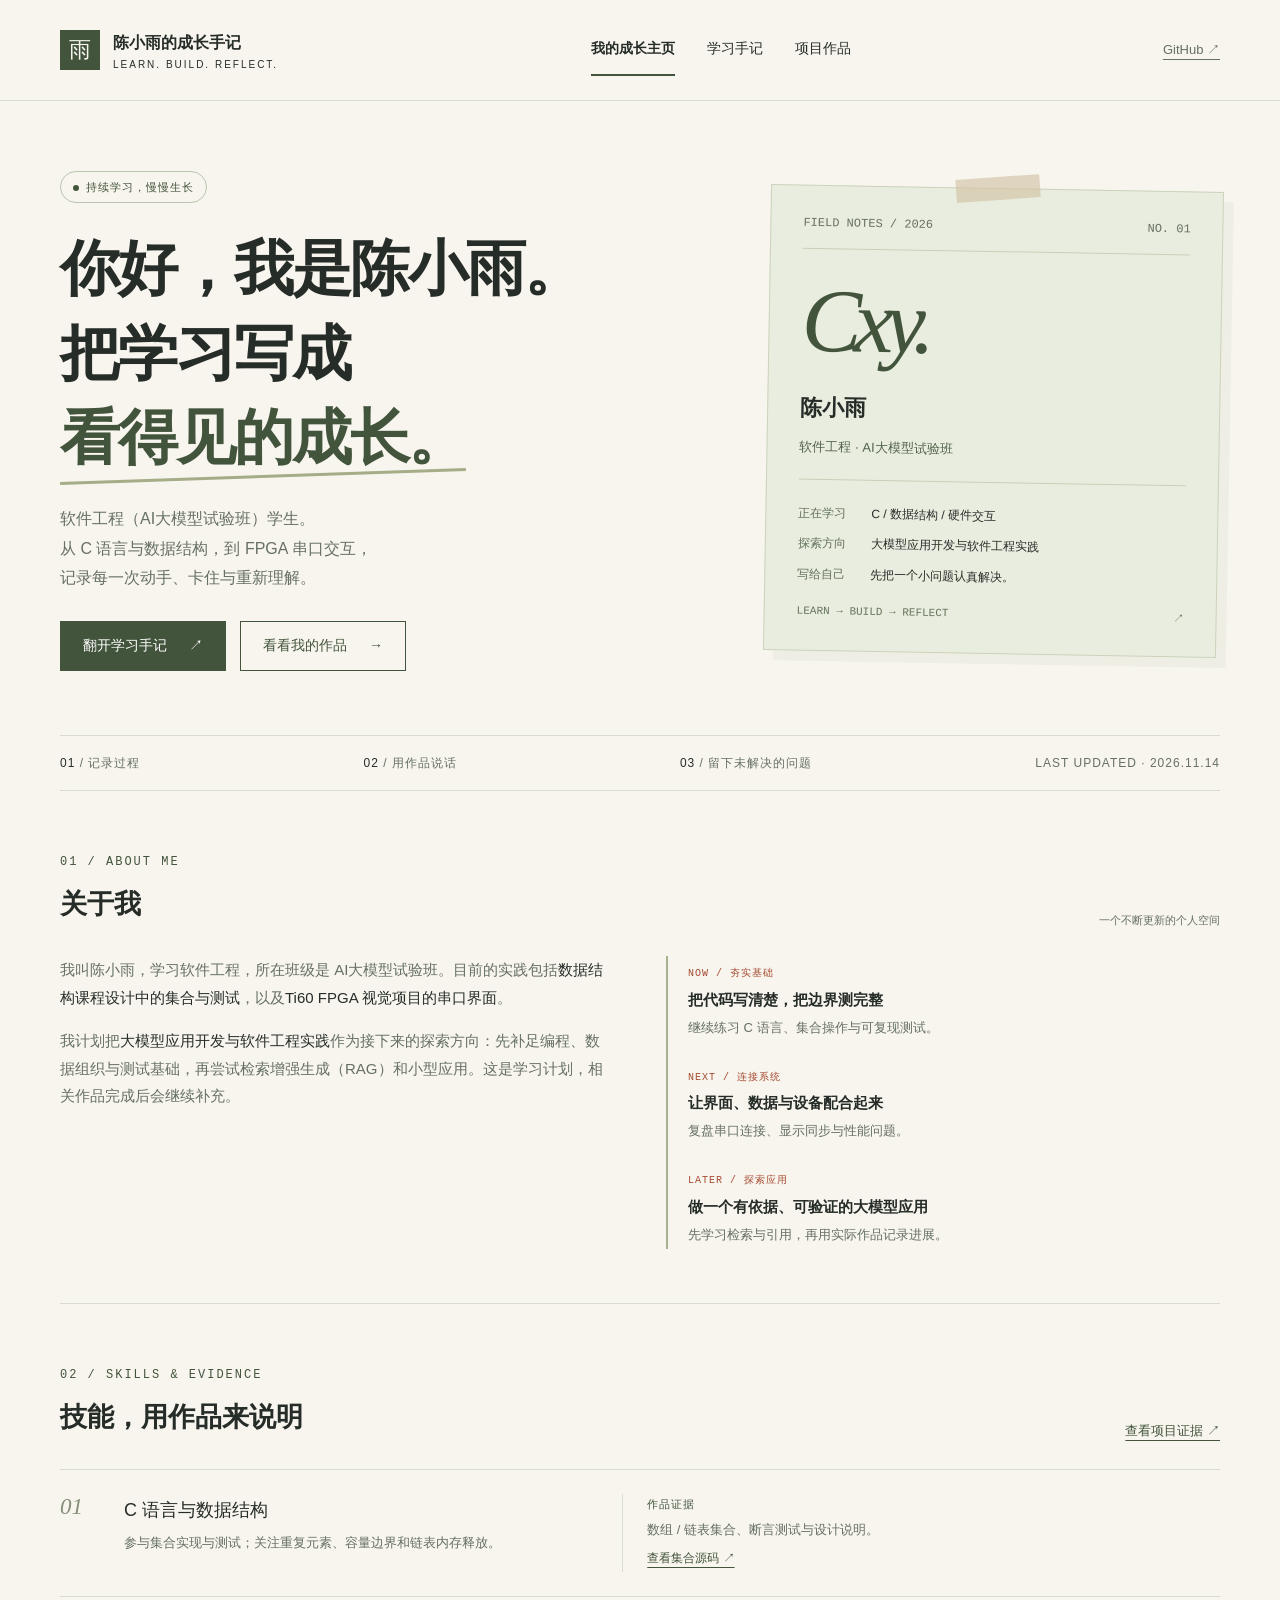
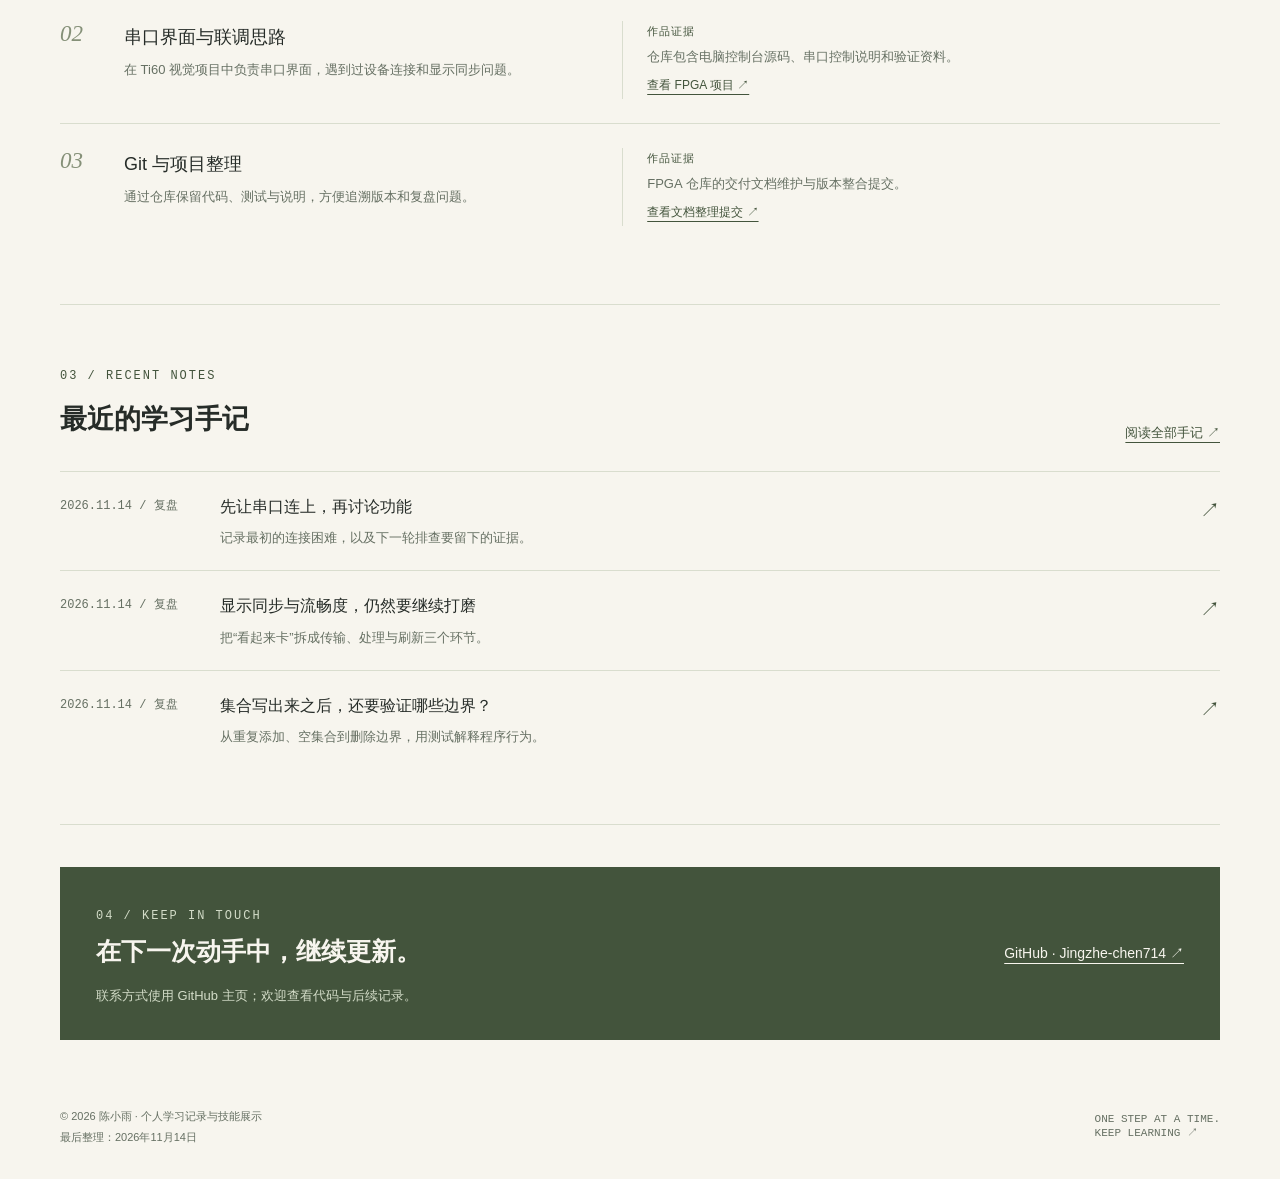
==== index.html @ e04bf4ae "完成个人成长主页：学习手记、作品展示与单文件提交版" ====
<!doctype html>
<html lang="zh-CN"><head><meta charset="utf-8"><meta name="viewport" content="width=device-width,initial-scale=1"><meta name="description" content="陈小雨的个人成长主页：软件工程学习记录、集合与测试实践、FPGA串口界面项目。"><meta name="color-scheme" content="light"><title>我的成长主页 · 陈小雨</title><link rel="stylesheet" href="assets/style.css"></head>
<body data-single="false"><a class="skip" href="#main">跳到主要内容</a><header class="site-header"><div class="wrap header-inner"><a class="brand" data-page="home" href="index.html"><span class="brand-mark" aria-hidden="true">雨</span><span>陈小雨的成长手记<small>LEARN. BUILD. REFLECT.</small></span></a><nav class="nav" aria-label="主导航"><a data-page="home" href="index.html" aria-current="page">我的成长主页</a><a data-page="journal" href="learning.html">学习手记</a><a data-page="projects" href="projects.html">项目作品</a></nav><a class="github-link" href="https://github.com/Jingzhe-chen714" target="_blank" rel="noopener noreferrer">GitHub ↗</a></div></header><main class="wrap" id="main"><noscript><p class="noscript">JavaScript 未启用，静态内容仍可阅读；筛选与记录表单需要启用 JavaScript。</p></noscript><div class="view" data-view="home">
<div class="hero">
 <div><span class="pill"><span class="dot"></span>持续学习，慢慢生长</span><h1>你好，我是陈小雨。<br>把学习写成<br><em>看得见的成长。</em></h1><p class="intro">软件工程（AI大模型试验班）学生。<br>从 C 语言与数据结构，到 FPGA 串口交互，<br>记录每一次动手、卡住与重新理解。</p><div class="buttons"><a class="button" data-page="journal" href="learning.html">翻开学习手记 <span>↗</span></a><a class="button secondary" data-page="projects" href="projects.html">看看我的作品 <span>→</span></a></div></div>
 <aside class="notebook" aria-label="个人信息笔记"><div class="notebook-head"><span>FIELD NOTES / 2026</span><span>NO. 01</span></div><div class="monogram" aria-hidden="true">Cxy.</div><h2>陈小雨</h2><p>软件工程 · AI大模型试验班</p><dl><div><dt>正在学习</dt><dd>C / 数据结构 / 硬件交互</dd></div><div><dt>探索方向</dt><dd>大模型应用开发与软件工程实践</dd></div><div><dt>写给自己</dt><dd>先把一个小问题认真解决。</dd></div></dl><div class="notebook-foot"><span>LEARN → BUILD → REFLECT</span><span>↗</span></div></aside>
</div>
<div class="ticker"><span><b>01</b> / 记录过程</span><span><b>02</b> / 用作品说话</span><span><b>03</b> / 留下未解决的问题</span><span>LAST UPDATED · 2026.11.14</span></div>
<section class="section" id="about"><div class="section-heading"><div><span class="eyebrow">01 / ABOUT ME</span><h2>关于我</h2></div><span class="tiny">一个不断更新的个人空间</span></div><div class="two-col"><div class="about-copy"><p>我叫陈小雨，学习软件工程，所在班级是 AI大模型试验班。目前的实践包括<strong>数据结构课程设计中的集合与测试</strong>，以及<strong>Ti60 FPGA 视觉项目的串口界面</strong>。</p><p>我计划把<strong>大模型应用开发与软件工程实践</strong>作为接下来的探索方向：先补足编程、数据组织与测试基础，再尝试检索增强生成（RAG）和小型应用。这是学习计划，相关作品完成后会继续补充。</p></div><div class="route"><div><small>NOW / 夯实基础</small><b>把代码写清楚，把边界测完整</b><p>继续练习 C 语言、集合操作与可复现测试。</p></div><div><small>NEXT / 连接系统</small><b>让界面、数据与设备配合起来</b><p>复盘串口连接、显示同步与性能问题。</p></div><div><small>LATER / 探索应用</small><b>做一个有依据、可验证的大模型应用</b><p>先学习检索与引用，再用实际作品记录进展。</p></div></div></div></section>
<section class="section" id="skills"><div class="section-heading"><div><span class="eyebrow">02 / SKILLS & EVIDENCE</span><h2>技能，用作品来说明</h2></div><a data-page="projects" href="projects.html">查看项目证据 ↗</a></div><div class="skill-row"><span class="number">01</span><div><h3>C 语言与数据结构</h3><p>参与集合实现与测试；关注重复元素、容量边界和链表内存释放。</p></div><div class="proof"><b>作品证据</b><p>数组 / 链表集合、断言测试与设计说明。</p><a href="https://gitee.com/chen-xiaoyu33/data-structure-course-design/tree/master/task1_set" target="_blank" rel="noopener noreferrer">查看集合源码 ↗</a></div></div><div class="skill-row"><span class="number">02</span><div><h3>串口界面与联调思路</h3><p>在 Ti60 视觉项目中负责串口界面，遇到过设备连接和显示同步问题。</p></div><div class="proof"><b>作品证据</b><p>仓库包含电脑控制台源码、串口控制说明和验证资料。</p><a href="https://github.com/Jingzhe-chen714/fpga" target="_blank" rel="noopener noreferrer">查看 FPGA 项目 ↗</a></div></div><div class="skill-row"><span class="number">03</span><div><h3>Git 与项目整理</h3><p>通过仓库保留代码、测试与说明，方便追溯版本和复盘问题。</p></div><div class="proof"><b>作品证据</b><p>FPGA 仓库的交付文档维护与版本整合提交。</p><a href="https://github.com/Jingzhe-chen714/fpga/commit/8a4bc0e16b0c1cdd9ddb36a3de39805ba8c7e02e" target="_blank" rel="noopener noreferrer">查看文档整理提交 ↗</a></div></div></section>
<section class="section"><div class="section-heading"><div><span class="eyebrow">03 / RECENT NOTES</span><h2>最近的学习手记</h2></div><a data-page="journal" href="learning.html">阅读全部手记 ↗</a></div><article class="recent"><time datetime="2026-11-14">2026.11.14 / 复盘</time><div><h3>先让串口连上，再讨论功能</h3><p>记录最初的连接困难，以及下一轮排查要留下的证据。</p></div><a data-page="journal" href="learning.html" aria-label="阅读串口连接手记">↗</a></article><article class="recent"><time datetime="2026-11-14">2026.11.14 / 复盘</time><div><h3>显示同步与流畅度，仍然要继续打磨</h3><p>把“看起来卡”拆成传输、处理与刷新三个环节。</p></div><a data-page="journal" href="learning.html" aria-label="阅读显示同步手记">↗</a></article><article class="recent"><time datetime="2026-11-14">2026.11.14 / 复盘</time><div><h3>集合写出来之后，还要验证哪些边界？</h3><p>从重复添加、空集合到删除边界，用测试解释程序行为。</p></div><a data-page="journal" href="learning.html" aria-label="阅读集合测试手记">↗</a></article></section>
<section class="callout" id="contact"><div><span class="eyebrow" style="color:#d3dcc8">04 / KEEP IN TOUCH</span><h2>在下一次动手中，继续更新。</h2><p>联系方式使用 GitHub 主页；欢迎查看代码与后续记录。</p></div><a href="https://github.com/Jingzhe-chen714" target="_blank" rel="noopener noreferrer">GitHub · Jingzhe-chen714 ↗</a></section>
</div></main><footer class="wrap footer"><span>© 2026 陈小雨 · 个人学习记录与技能展示<br>最后整理：2026年11月14日</span><span>ONE STEP AT A TIME.<br>KEEP LEARNING ↗</span></footer><script src="assets/app.js" defer></script></body></html>
---- assets/style.css ----
:root{--paper:#f7f5ee;--ink:#262c28;--muted:#667063;--line:#d9ddce;--green:#43543c;--soft:#e8eddf;--rust:#a74a31;--white:#fffef9}
*{box-sizing:border-box}html{scroll-behavior:smooth}body{margin:0;background:var(--paper);color:var(--ink);font:16px/1.85 "Microsoft YaHei","PingFang SC",sans-serif}a{color:inherit;text-decoration-thickness:1px;text-underline-offset:5px}a:hover{color:var(--rust)}button,input,textarea,select{font:inherit}button,a,input,textarea,select{touch-action:manipulation}button{cursor:pointer}button:focus-visible,a:focus-visible,input:focus-visible,textarea:focus-visible,select:focus-visible,summary:focus-visible{outline:3px solid var(--rust);outline-offset:4px}[hidden]{display:none!important}.wrap{width:min(1160px,calc(100% - 64px));margin:auto}.skip{position:fixed;left:20px;top:-100px;z-index:10;background:white;padding:12px}.skip:focus{top:10px}.site-header{border-bottom:1px solid var(--line)}.header-inner{display:flex;justify-content:space-between;align-items:center;gap:24px;min-height:100px}.brand{display:flex;gap:13px;align-items:center;text-decoration:none;font-weight:700}.brand-mark{width:40px;height:40px;display:grid;place-items:center;background:var(--green);color:var(--paper);font:22px Georgia,serif}.brand small{display:block;font-size:10px;letter-spacing:2px;font-weight:400;line-height:1.4}.nav{display:flex;gap:32px;align-items:center}.nav a{font-size:14px;text-decoration:none;padding:12px 0;border-bottom:2px solid transparent}.nav a[aria-current=page]{border-color:var(--green);font-weight:700}.github-link{color:var(--muted);font-size:13px}.eyebrow{font:12px/1.5 Consolas,monospace;letter-spacing:2px;color:var(--green);text-transform:uppercase}.hero{display:grid;grid-template-columns:1.4fr 1fr;gap:72px;padding:70px 0 64px;align-items:center}.hero h1{font:600 clamp(42px,4.7vw,66px)/1.4 "Microsoft YaHei",sans-serif;letter-spacing:-2px;margin:24px 0}.hero h1 em{font-style:normal;color:var(--green);position:relative}.hero h1 em:after{content:"";position:absolute;bottom:-7px;left:0;width:100%;border-bottom:3px solid #a4ad88;transform:rotate(-2deg)}.intro{max-width:510px;color:var(--muted);font-size:16px}.pill{border:1px solid #bbc5af;border-radius:100px;font-size:11px;padding:5px 12px;display:inline-block;color:var(--green);letter-spacing:1px}.dot{display:inline-block;width:6px;height:6px;background:var(--green);border-radius:50%;margin-right:7px}.buttons{display:flex;gap:14px;flex-wrap:wrap;margin-top:28px}.button{display:inline-flex;justify-content:center;align-items:center;gap:22px;border:1px solid var(--green);background:var(--green);color:white;padding:11px 22px;text-decoration:none;font-size:14px}.button:hover{color:white;background:#32432e}.button.secondary{background:transparent;color:var(--green)}.button.secondary:hover{background:var(--soft)}.notebook{background:#e9eddf;border:1px solid #cbd3bc;position:relative;padding:30px 32px;box-shadow:10px 10px 0 #efeee5;transform:rotate(1deg)}.notebook:before{content:"";position:absolute;width:84px;height:23px;top:-12px;left:calc(50% - 42px);background:#d2c3a5a3;transform:rotate(-5deg)}.notebook-head{display:flex;justify-content:space-between;align-items:center;border-bottom:1px solid #c8d0b9;padding-bottom:18px}.notebook-head span{font:12px Consolas,monospace;color:var(--muted)}.monogram{font:italic 90px/.95 Georgia,serif;color:#43543c;letter-spacing:-8px;margin:29px 0 24px}.notebook h2{font-size:22px;margin:0}.notebook p{font-size:13px;margin:7px 0;color:#53634c}.notebook dl{margin:20px 0 0;border-top:1px solid #c8d0b9;padding-top:14px}.notebook dl div{display:flex;gap:18px;font-size:12px;margin:8px 0}.notebook dt{min-width:55px;color:#62715a}.notebook dd{margin:0}.notebook-foot{margin-top:20px;display:flex;justify-content:space-between;font:11px Consolas,monospace;color:#65735a}.ticker{display:flex;justify-content:space-between;gap:20px;border-block:1px solid var(--line);padding:16px 0;color:var(--muted);font-size:12px;letter-spacing:1px}.ticker b{color:var(--ink);font-weight:400}.section{padding:54px 0;border-bottom:1px solid var(--line)}.section-heading{display:flex;justify-content:space-between;gap:20px;align-items:end;margin-bottom:26px}.section-heading h2{font-size:27px;margin:6px 0 0;font-weight:600}.section-heading a{font-size:13px;color:var(--green)}.two-col{display:grid;grid-template-columns:1fr 1fr;gap:52px}.about-copy{font-size:15px;color:var(--muted)}.about-copy p:first-child{margin-top:0}.about-copy strong{color:var(--ink);font-weight:500}.small-title{font-size:13px;letter-spacing:1px}.route{padding-left:20px;border-left:2px solid #a6b28e}.route div{padding-bottom:18px}.route div:last-child{padding-bottom:0}.route b{display:block;font-size:15px}.route p{font-size:13px;color:var(--muted);margin:2px 0}.route small{font:10px Consolas,monospace;letter-spacing:1px;color:var(--rust)}.skill-row{display:grid;grid-template-columns:44px 1fr 1.25fr;gap:20px;padding:24px 0;border-top:1px solid var(--line);align-items:start}.skill-row:first-child{border-top:0}.number{font:italic 23px Georgia,serif;color:#859078}.skill-row h3{margin:0;font-size:18px;font-weight:500}.skill-row p{font-size:13px;color:var(--muted);margin:4px 0 0}.skill-row a{font-size:12px;color:var(--green)}.proof{border-left:1px solid var(--line);padding-left:24px}.proof b{display:block;color:var(--green);font-size:11px;letter-spacing:1px;font-weight:500}.recent{display:grid;grid-template-columns:140px 1fr auto;gap:20px;padding:20px 0;border-top:1px solid var(--line);align-items:start}.recent time{font:12px Consolas,monospace;color:var(--muted);padding-top:5px}.recent h3{margin:0;font-size:16px;font-weight:500}.recent p{margin:5px 0 0;color:var(--muted);font-size:13px}.recent a{text-decoration:none;font-size:20px;color:var(--green)}.callout{display:grid;grid-template-columns:1fr auto;gap:30px;align-items:center;background:var(--green);color:var(--paper);padding:32px 36px;margin:42px 0}.callout h2{font-size:25px;margin:0}.callout p{font-size:13px;color:#d3dcc8;margin:10px 0 0}.callout a{color:var(--paper);font-size:14px}.footer{display:flex;justify-content:space-between;gap:20px;align-items:center;font-size:11px;color:var(--muted);padding:24px 0 32px}.footer span:last-child{font:11px Consolas,monospace}.page-title{padding:52px 0 34px}.page-title h1{font-size:42px;font-weight:600;margin:14px 0;letter-spacing:-1px}.page-title p{font-size:15px;color:var(--muted);max-width:700px}.page-counter{font:italic 35px Georgia,serif;color:#9ca78c}.title-line{display:flex;justify-content:space-between;gap:20px;align-items:center}.searchbar{display:flex;align-items:end;gap:14px;padding:22px 0;border-block:1px solid var(--line)}label{display:block;font-size:13px;font-weight:500;margin-bottom:7px}input,textarea,select{border:1px solid #c3cbb9;background:var(--white);color:var(--ink);padding:10px 12px;border-radius:0;max-width:100%;font-size:14px}input,textarea{width:100%}textarea{resize:vertical;min-height:90px}.search-field{flex:1}.filters{display:flex;gap:8px;flex-wrap:wrap}.filter{border:1px solid #c3cbb9;color:var(--green);background:transparent;padding:9px 15px;font-size:13px}.filter[aria-pressed=true]{background:var(--green);color:white;border-color:var(--green)}.result-info{font-size:12px;color:var(--muted);margin:15px 0}.journal-layout{display:grid;grid-template-columns:minmax(0,1fr) 250px;gap:56px;margin:28px 0 45px}.entry{border-top:1px solid var(--line);padding:28px 0}.entry:first-child{border-top:0;padding-top:0}.entry-meta{display:flex;align-items:center;gap:14px;flex-wrap:wrap;color:var(--muted);font:11px Consolas,monospace}.tag{background:var(--soft);padding:3px 9px;color:var(--green);font:11px "Microsoft YaHei",sans-serif}.entry h2{font-size:23px;line-height:1.55;font-weight:500;margin:14px 0 18px}.entry-grid{display:grid;grid-template-columns:64px 1fr;gap:10px 14px;font-size:14px}.entry-grid b{font-size:12px;color:var(--green);font-weight:500;padding-top:2px}.entry-grid p{margin:0;color:#535e50}.entry-source{font-size:11px;color:var(--muted);margin-top:20px}.entry-source a{color:var(--green)}.aside{border-left:1px solid var(--line);padding-left:25px;font-size:13px;color:var(--muted)}.aside h2{font-size:16px;color:var(--ink);font-weight:500}.aside ul{padding-left:18px}.aside p{margin:12px 0}.aside .big{font:italic 56px Georgia,serif;color:var(--green)}.write-box{background:#efeee5;padding:30px;margin:26px 0 50px;border:1px solid var(--line)}.write-box h2{font-size:22px;margin:0 0 8px;font-weight:500}.write-box .hint{font-size:12px;color:var(--muted);margin:5px 0 23px}.form-grid{display:grid;grid-template-columns:2fr 1fr;gap:18px}.full{grid-column:1/-1}.status{font-size:13px;color:var(--green);margin-top:12px;white-space:pre-wrap}.error{color:#9b3926}.form-actions{display:flex;flex-wrap:wrap;gap:12px;margin-top:22px;align-items:center}.local-entry{border-left:3px solid var(--green);padding-left:18px}.project{border-top:1px solid var(--line);padding:36px 0 44px;display:grid;grid-template-columns:300px minmax(0,1fr);gap:44px}.project:last-child{border-bottom:1px solid var(--line)}.project-visual{background:var(--soft);padding:26px;min-height:300px;display:flex;flex-direction:column;justify-content:space-between}.project-visual.dark{background:var(--green);color:var(--paper)}.visual-title{font:11px Consolas,monospace;letter-spacing:1px}.flow{display:grid;gap:8px;align-items:center;margin:25px 0}.flow span{border:1px solid #b6c3a8;text-align:center;font-size:12px;padding:6px}.flow i{text-align:center;font:15px Consolas,monospace;font-style:normal;color:#89977c}.dark .flow span{border-color:#849474}.dark .flow i{color:#bbcaad}.visual-caption{font-size:11px;opacity:.7}.project h2{font-size:27px;line-height:1.4;font-weight:500;margin:12px 0 15px}.project .summary{font-size:14px;color:var(--muted);margin-bottom:23px}.project dl{display:grid;grid-template-columns:70px 1fr;gap:11px 16px;font-size:13px}.project dt{color:var(--green)}.project dd{margin:0;color:#535e50}.tags{display:flex;gap:8px;flex-wrap:wrap}.project-links{display:flex;gap:20px;flex-wrap:wrap;margin-top:22px;font-size:12px;color:var(--green)}details{margin-top:23px;border-block:1px solid var(--line);padding:12px 0}summary{cursor:pointer;font-size:13px;color:var(--green)}pre{white-space:pre-wrap;overflow-wrap:anywhere;background:#eceedf;padding:18px;font:12px/1.9 Consolas,monospace;margin:15px 0 4px}details p{font-size:12px;color:var(--muted)}.empty{padding:40px 0;text-align:center;color:var(--muted)}.tiny{font-size:11px;color:var(--muted)}.noscript{padding:12px;border:1px solid var(--line);font-size:13px}.book-line{height:4px;background:repeating-linear-gradient(90deg,var(--green) 0 30px,transparent 30px 36px);width:115px;margin-top:20px}
@media(min-width:1400px){.hero{padding-top:85px;padding-bottom:80px}}
@media(max-width:850px){.wrap{width:calc(100% - 40px)}.hero{gap:35px;grid-template-columns:1.1fr 1fr;padding-top:48px}.hero h1{font-size:clamp(35px,5vw,43px)}.notebook{padding:24px}.nav{gap:20px}.github-link{display:none}.two-col{gap:28px}.journal-layout{grid-template-columns:minmax(0,1fr) 210px;gap:28px}.project{grid-template-columns:240px minmax(0,1fr);gap:28px}.skill-row{grid-template-columns:30px 1fr 1fr}}
@media(max-width:620px){.wrap{width:calc(100% - 36px)}.header-inner{min-height:108px;flex-wrap:wrap;gap:4px;padding:17px 0 9px}.brand{font-size:14px}.brand-mark{width:32px;height:32px}.brand small{font-size:9px}.nav{width:100%;justify-content:space-between;gap:12px}.nav a{padding:8px 0;font-size:13px}.hero{grid-template-columns:1fr;padding:36px 0 40px;gap:38px}.hero h1{font-size:clamp(28px,8.7vw,42px);margin:20px 0;letter-spacing:-1px}.intro{font-size:14px}.notebook{margin:0 5px;padding:26px;transform:rotate(.6deg)}.monogram{font-size:73px;margin:20px 0}.ticker{flex-wrap:wrap;gap:9px 18px;font-size:10px}.ticker span:last-child{display:none}.section{padding:35px 0}.section-heading h2{font-size:23px}.section-heading a{font-size:12px}.two-col{grid-template-columns:1fr;gap:18px}.skill-row{grid-template-columns:25px 1fr;gap:14px}.proof{grid-column:2;border-left:0;padding-left:0}.skill-row h3{font-size:17px}.recent{grid-template-columns:1fr 22px;gap:7px}.recent time{grid-column:1}.recent div{grid-column:1}.recent a{grid-column:2;grid-row:2}.callout{grid-template-columns:1fr;padding:26px;gap:20px;margin:30px 0}.callout h2{font-size:22px}.footer{align-items:start;font-size:10px}.footer span:last-child{max-width:100px;text-align:right;font-size:9px}.page-title{padding:32px 0 20px}.page-title h1{font-size:34px}.page-counter{font-size:28px}.searchbar{flex-direction:column;align-items:stretch;gap:14px}.filter{padding:7px 14px}.journal-layout{display:block;margin-top:24px}.aside{margin-top:26px;border-left:0;border-top:1px solid var(--line);padding:18px 0}.aside .big{font-size:40px}.entry h2{font-size:21px}.entry-grid{grid-template-columns:53px 1fr;gap:10px;font-size:13px}.write-box{padding:22px 18px}.form-grid{grid-template-columns:1fr}.full{grid-column:auto}.project{grid-template-columns:1fr;gap:24px;padding:28px 0}.project-visual{min-height:220px;padding:23px}.project h2{font-size:24px}.project dl{grid-template-columns:60px 1fr;gap:12px}.flow{grid-template-columns:1fr 16px 1fr 16px 1fr;gap:3px}.flow i{transform:rotate(-90deg)}.project-visual .flow span{padding:10px 3px;font-size:10px}.form-actions .button{font-size:12px;padding:10px 14px}}
@media(prefers-reduced-motion:reduce){html{scroll-behavior:auto}}@media print{body{background:white}.site-header,.buttons,.searchbar,.write-box,.filters,.skip{display:none}.wrap{width:100%}.hero{padding:20px 0}.view{display:block!important}.project,.entry{break-inside:avoid}.notebook{box-shadow:none;transform:none}.footer{border-top:1px solid #ccc}}
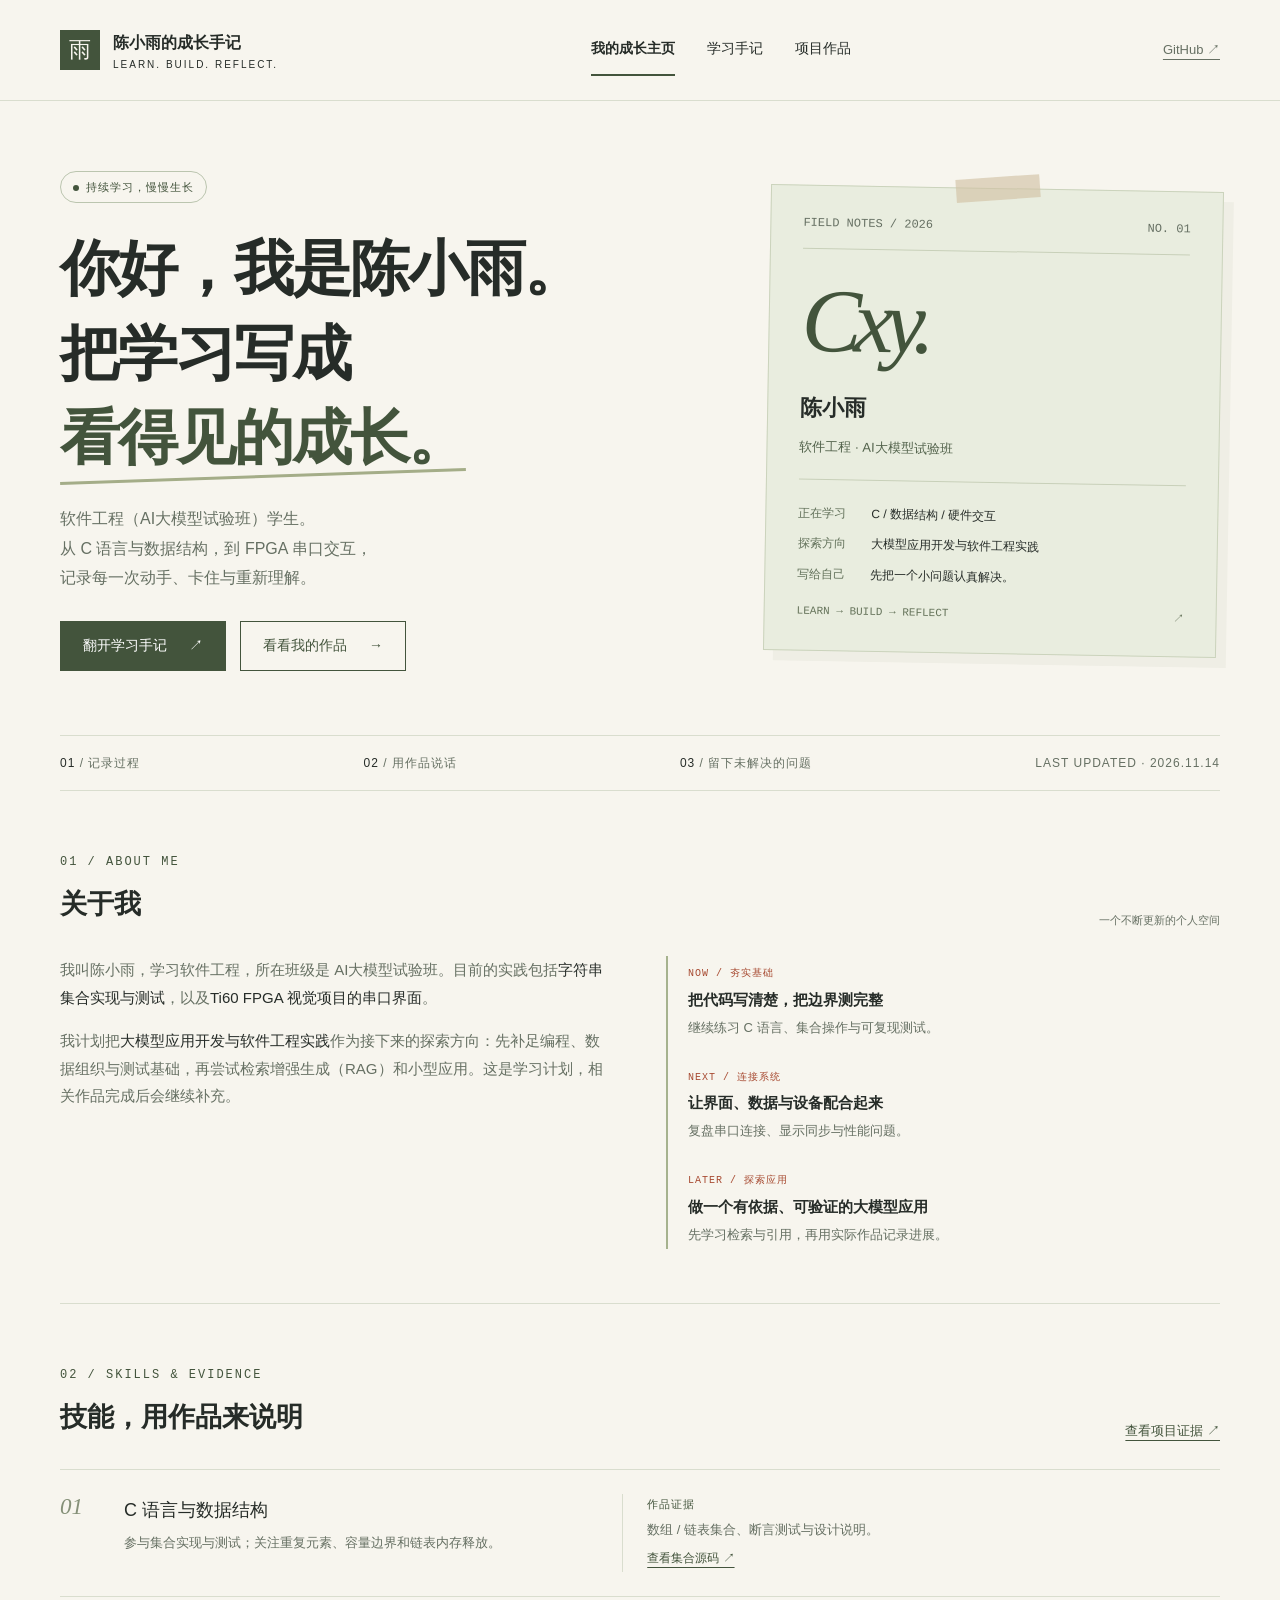
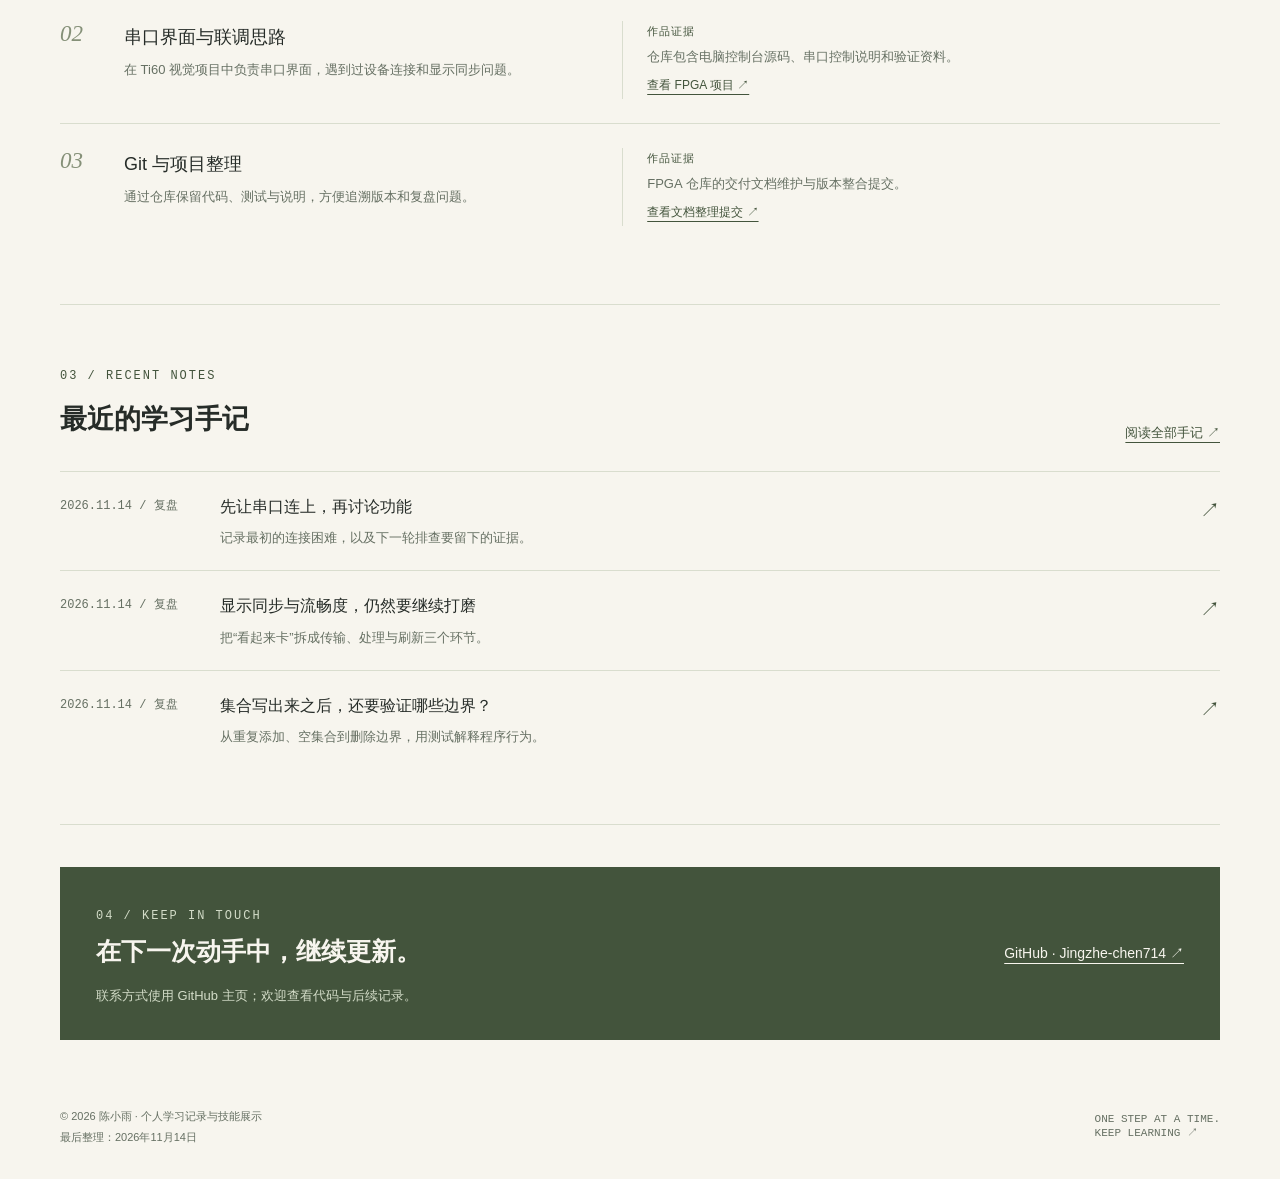
==== commit 77563f20: "整理个人主页文案与项目文档" ====
--- a/index.html
+++ b/index.html
@@ -6,7 +6,7 @@
  <aside class="notebook" aria-label="个人信息笔记"><div class="notebook-head"><span>FIELD NOTES / 2026</span><span>NO. 01</span></div><div class="monogram" aria-hidden="true">Cxy.</div><h2>陈小雨</h2><p>软件工程 · AI大模型试验班</p><dl><div><dt>正在学习</dt><dd>C / 数据结构 / 硬件交互</dd></div><div><dt>探索方向</dt><dd>大模型应用开发与软件工程实践</dd></div><div><dt>写给自己</dt><dd>先把一个小问题认真解决。</dd></div></dl><div class="notebook-foot"><span>LEARN → BUILD → REFLECT</span><span>↗</span></div></aside>
 </div>
 <div class="ticker"><span><b>01</b> / 记录过程</span><span><b>02</b> / 用作品说话</span><span><b>03</b> / 留下未解决的问题</span><span>LAST UPDATED · 2026.11.14</span></div>
-<section class="section" id="about"><div class="section-heading"><div><span class="eyebrow">01 / ABOUT ME</span><h2>关于我</h2></div><span class="tiny">一个不断更新的个人空间</span></div><div class="two-col"><div class="about-copy"><p>我叫陈小雨，学习软件工程，所在班级是 AI大模型试验班。目前的实践包括<strong>数据结构课程设计中的集合与测试</strong>，以及<strong>Ti60 FPGA 视觉项目的串口界面</strong>。</p><p>我计划把<strong>大模型应用开发与软件工程实践</strong>作为接下来的探索方向：先补足编程、数据组织与测试基础，再尝试检索增强生成（RAG）和小型应用。这是学习计划，相关作品完成后会继续补充。</p></div><div class="route"><div><small>NOW / 夯实基础</small><b>把代码写清楚，把边界测完整</b><p>继续练习 C 语言、集合操作与可复现测试。</p></div><div><small>NEXT / 连接系统</small><b>让界面、数据与设备配合起来</b><p>复盘串口连接、显示同步与性能问题。</p></div><div><small>LATER / 探索应用</small><b>做一个有依据、可验证的大模型应用</b><p>先学习检索与引用，再用实际作品记录进展。</p></div></div></div></section>
+<section class="section" id="about"><div class="section-heading"><div><span class="eyebrow">01 / ABOUT ME</span><h2>关于我</h2></div><span class="tiny">一个不断更新的个人空间</span></div><div class="two-col"><div class="about-copy"><p>我叫陈小雨，学习软件工程，所在班级是 AI大模型试验班。目前的实践包括<strong>字符串集合实现与测试</strong>，以及<strong>Ti60 FPGA 视觉项目的串口界面</strong>。</p><p>我计划把<strong>大模型应用开发与软件工程实践</strong>作为接下来的探索方向：先补足编程、数据组织与测试基础，再尝试检索增强生成（RAG）和小型应用。这是学习计划，相关作品完成后会继续补充。</p></div><div class="route"><div><small>NOW / 夯实基础</small><b>把代码写清楚，把边界测完整</b><p>继续练习 C 语言、集合操作与可复现测试。</p></div><div><small>NEXT / 连接系统</small><b>让界面、数据与设备配合起来</b><p>复盘串口连接、显示同步与性能问题。</p></div><div><small>LATER / 探索应用</small><b>做一个有依据、可验证的大模型应用</b><p>先学习检索与引用，再用实际作品记录进展。</p></div></div></div></section>
 <section class="section" id="skills"><div class="section-heading"><div><span class="eyebrow">02 / SKILLS & EVIDENCE</span><h2>技能，用作品来说明</h2></div><a data-page="projects" href="projects.html">查看项目证据 ↗</a></div><div class="skill-row"><span class="number">01</span><div><h3>C 语言与数据结构</h3><p>参与集合实现与测试；关注重复元素、容量边界和链表内存释放。</p></div><div class="proof"><b>作品证据</b><p>数组 / 链表集合、断言测试与设计说明。</p><a href="https://gitee.com/chen-xiaoyu33/data-structure-course-design/tree/master/task1_set" target="_blank" rel="noopener noreferrer">查看集合源码 ↗</a></div></div><div class="skill-row"><span class="number">02</span><div><h3>串口界面与联调思路</h3><p>在 Ti60 视觉项目中负责串口界面，遇到过设备连接和显示同步问题。</p></div><div class="proof"><b>作品证据</b><p>仓库包含电脑控制台源码、串口控制说明和验证资料。</p><a href="https://github.com/Jingzhe-chen714/fpga" target="_blank" rel="noopener noreferrer">查看 FPGA 项目 ↗</a></div></div><div class="skill-row"><span class="number">03</span><div><h3>Git 与项目整理</h3><p>通过仓库保留代码、测试与说明，方便追溯版本和复盘问题。</p></div><div class="proof"><b>作品证据</b><p>FPGA 仓库的交付文档维护与版本整合提交。</p><a href="https://github.com/Jingzhe-chen714/fpga/commit/8a4bc0e16b0c1cdd9ddb36a3de39805ba8c7e02e" target="_blank" rel="noopener noreferrer">查看文档整理提交 ↗</a></div></div></section>
 <section class="section"><div class="section-heading"><div><span class="eyebrow">03 / RECENT NOTES</span><h2>最近的学习手记</h2></div><a data-page="journal" href="learning.html">阅读全部手记 ↗</a></div><article class="recent"><time datetime="2026-11-14">2026.11.14 / 复盘</time><div><h3>先让串口连上，再讨论功能</h3><p>记录最初的连接困难，以及下一轮排查要留下的证据。</p></div><a data-page="journal" href="learning.html" aria-label="阅读串口连接手记">↗</a></article><article class="recent"><time datetime="2026-11-14">2026.11.14 / 复盘</time><div><h3>显示同步与流畅度，仍然要继续打磨</h3><p>把“看起来卡”拆成传输、处理与刷新三个环节。</p></div><a data-page="journal" href="learning.html" aria-label="阅读显示同步手记">↗</a></article><article class="recent"><time datetime="2026-11-14">2026.11.14 / 复盘</time><div><h3>集合写出来之后，还要验证哪些边界？</h3><p>从重复添加、空集合到删除边界，用测试解释程序行为。</p></div><a data-page="journal" href="learning.html" aria-label="阅读集合测试手记">↗</a></article></section>
 <section class="callout" id="contact"><div><span class="eyebrow" style="color:#d3dcc8">04 / KEEP IN TOUCH</span><h2>在下一次动手中，继续更新。</h2><p>联系方式使用 GitHub 主页；欢迎查看代码与后续记录。</p></div><a href="https://github.com/Jingzhe-chen714" target="_blank" rel="noopener noreferrer">GitHub · Jingzhe-chen714 ↗</a></section>
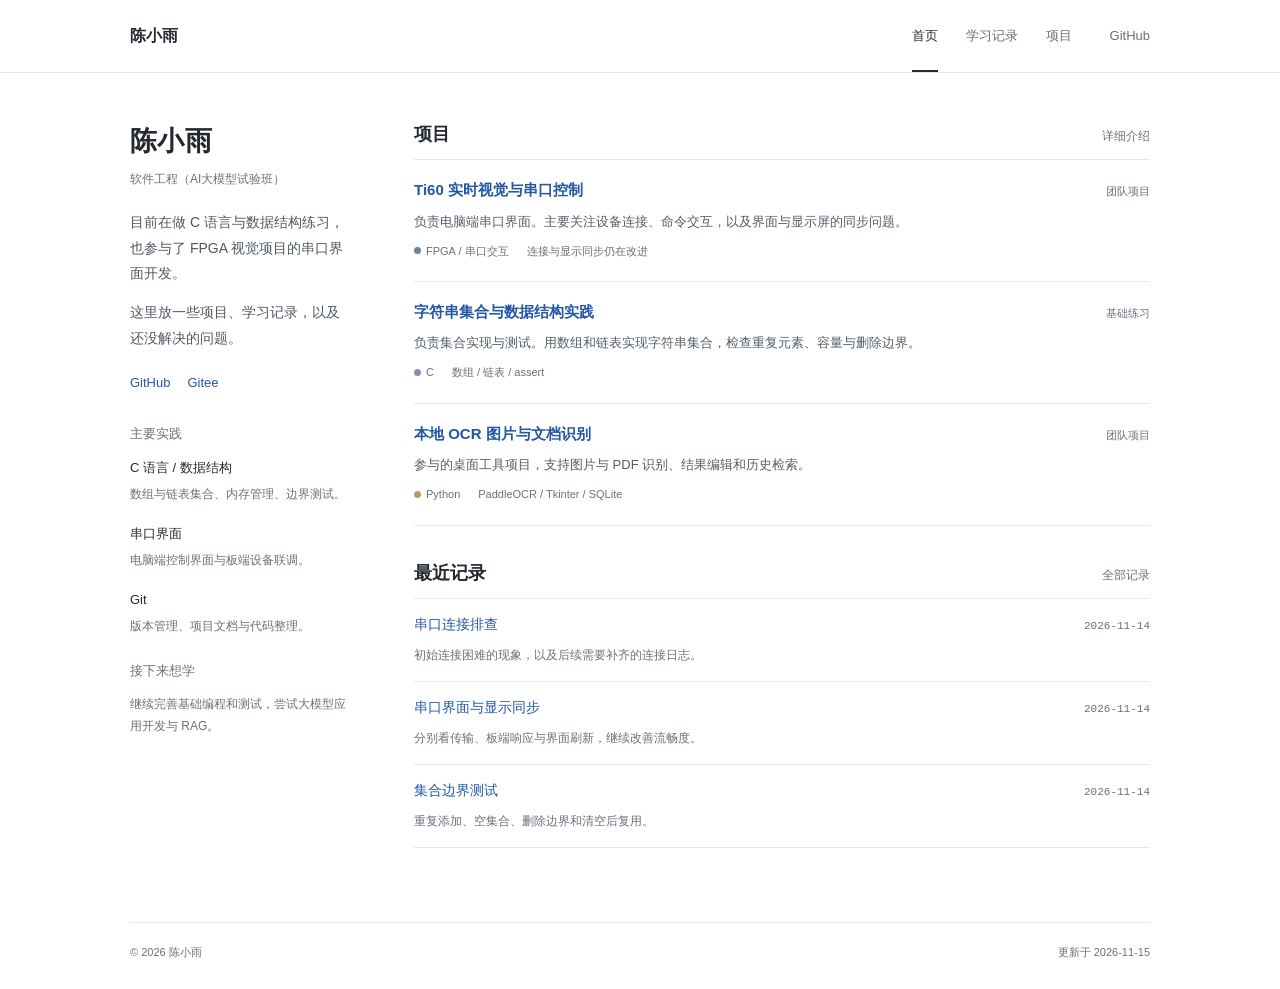
==== commit 2f54e169: "简化个人主页布局，移除大标题和装饰模块" ====
--- a/index.html
+++ b/index.html
@@ -1,13 +1,51 @@
 <!doctype html>
-<html lang="zh-CN"><head><meta charset="utf-8"><meta name="viewport" content="width=device-width,initial-scale=1"><meta name="description" content="陈小雨的个人成长主页：软件工程学习记录、集合与测试实践、FPGA串口界面项目。"><meta name="color-scheme" content="light"><title>我的成长主页 · 陈小雨</title><link rel="stylesheet" href="assets/style.css"></head>
-<body data-single="false"><a class="skip" href="#main">跳到主要内容</a><header class="site-header"><div class="wrap header-inner"><a class="brand" data-page="home" href="index.html"><span class="brand-mark" aria-hidden="true">雨</span><span>陈小雨的成长手记<small>LEARN. BUILD. REFLECT.</small></span></a><nav class="nav" aria-label="主导航"><a data-page="home" href="index.html" aria-current="page">我的成长主页</a><a data-page="journal" href="learning.html">学习手记</a><a data-page="projects" href="projects.html">项目作品</a></nav><a class="github-link" href="https://github.com/Jingzhe-chen714" target="_blank" rel="noopener noreferrer">GitHub ↗</a></div></header><main class="wrap" id="main"><noscript><p class="noscript">JavaScript 未启用，静态内容仍可阅读；筛选与记录表单需要启用 JavaScript。</p></noscript><div class="view" data-view="home">
-<div class="hero">
- <div><span class="pill"><span class="dot"></span>持续学习，慢慢生长</span><h1>你好，我是陈小雨。<br>把学习写成<br><em>看得见的成长。</em></h1><p class="intro">软件工程（AI大模型试验班）学生。<br>从 C 语言与数据结构，到 FPGA 串口交互，<br>记录每一次动手、卡住与重新理解。</p><div class="buttons"><a class="button" data-page="journal" href="learning.html">翻开学习手记 <span>↗</span></a><a class="button secondary" data-page="projects" href="projects.html">看看我的作品 <span>→</span></a></div></div>
- <aside class="notebook" aria-label="个人信息笔记"><div class="notebook-head"><span>FIELD NOTES / 2026</span><span>NO. 01</span></div><div class="monogram" aria-hidden="true">Cxy.</div><h2>陈小雨</h2><p>软件工程 · AI大模型试验班</p><dl><div><dt>正在学习</dt><dd>C / 数据结构 / 硬件交互</dd></div><div><dt>探索方向</dt><dd>大模型应用开发与软件工程实践</dd></div><div><dt>写给自己</dt><dd>先把一个小问题认真解决。</dd></div></dl><div class="notebook-foot"><span>LEARN → BUILD → REFLECT</span><span>↗</span></div></aside>
+<html lang="zh-CN"><head><meta charset="utf-8"><meta name="viewport" content="width=device-width,initial-scale=1"><meta name="description" content="陈小雨的个人主页：项目、学习记录与编程实践。"><meta name="color-scheme" content="light"><title>首页 · 陈小雨</title><link rel="stylesheet" href="assets/style.css"></head>
+<body data-single="false"><a class="skip" href="#main">跳到主要内容</a><header class="site-header"><div class="wrap header-inner"><a class="brand" data-page="home" href="index.html">陈小雨</a><nav class="nav" aria-label="主导航"><a data-page="home" href="index.html" aria-current="page">首页</a><a data-page="journal" href="learning.html">学习记录</a><a data-page="projects" href="projects.html">项目</a></nav><a class="github-link" href="https://github.com/Jingzhe-chen714" target="_blank" rel="noopener noreferrer">GitHub</a></div></header><main class="wrap" id="main"><noscript><p class="noscript">JavaScript 未启用，静态内容仍可阅读；筛选与记录表单需要启用 JavaScript。</p></noscript><div class="view" data-view="home"><div class="home-layout">
+  <aside class="profile" aria-label="关于我">
+    <h1>陈小雨</h1>
+    <p class="profile-class">软件工程（AI大模型试验班）</p>
+    <p>目前在做 C 语言与数据结构练习，也参与了 FPGA 视觉项目的串口界面开发。</p>
+    <p>这里放一些项目、学习记录，以及还没解决的问题。</p>
+    <div class="profile-links" id="contact">
+      <a href="https://github.com/Jingzhe-chen714" target="_blank" rel="noopener noreferrer">GitHub</a>
+      <a href="https://gitee.com/chen-xiaoyu33" target="_blank" rel="noopener noreferrer">Gitee</a>
+    </div>
+    <h2>主要实践</h2>
+    <ul class="practice-list" id="skills">
+      <li><b>C 语言 / 数据结构</b><span>数组与链表集合、内存管理、边界测试。</span></li>
+      <li><b>串口界面</b><span>电脑端控制界面与板端设备联调。</span></li>
+      <li><b>Git</b><span>版本管理、项目文档与代码整理。</span></li>
+    </ul>
+    <h2>接下来想学</h2>
+    <p class="interest">继续完善基础编程和测试，尝试大模型应用开发与 RAG。</p>
+  </aside>
+
+  <div class="home-content">
+    <section class="home-section" aria-labelledby="home-projects">
+      <div class="section-head"><h2 id="home-projects">项目</h2><a data-page="projects" href="projects.html">详细介绍</a></div>
+      <article class="home-project">
+        <div class="project-line"><h3><a data-page="projects" href="projects.html">Ti60 实时视觉与串口控制</a></h3><span class="project-type">团队项目</span></div>
+        <p>负责电脑端串口界面。主要关注设备连接、命令交互，以及界面与显示屏的同步问题。</p>
+        <div class="project-meta"><span><i class="language-dot" aria-hidden="true"></i>FPGA / 串口交互</span><span>连接与显示同步仍在改进</span></div>
+      </article>
+      <article class="home-project">
+        <div class="project-line"><h3><a data-page="projects" href="projects.html">字符串集合与数据结构实践</a></h3><span class="project-type">基础练习</span></div>
+        <p>负责集合实现与测试。用数组和链表实现字符串集合，检查重复元素、容量与删除边界。</p>
+        <div class="project-meta"><span><i class="language-dot c" aria-hidden="true"></i>C</span><span>数组 / 链表 / assert</span></div>
+      </article>
+      <article class="home-project">
+        <div class="project-line"><h3><a data-page="projects" href="projects.html">本地 OCR 图片与文档识别</a></h3><span class="project-type">团队项目</span></div>
+        <p>参与的桌面工具项目，支持图片与 PDF 识别、结果编辑和历史检索。</p>
+        <div class="project-meta"><span><i class="language-dot python" aria-hidden="true"></i>Python</span><span>PaddleOCR / Tkinter / SQLite</span></div>
+      </article>
+    </section>
+
+    <section class="home-section" aria-labelledby="home-notes">
+      <div class="section-head"><h2 id="home-notes">最近记录</h2><a data-page="journal" href="learning.html">全部记录</a></div>
+      <article class="note-row"><h3><a data-page="journal" href="learning.html">串口连接排查</a></h3><time datetime="2026-11-14">2026-11-14</time><p>初始连接困难的现象，以及后续需要补齐的连接日志。</p></article>
+      <article class="note-row"><h3><a data-page="journal" href="learning.html">串口界面与显示同步</a></h3><time datetime="2026-11-14">2026-11-14</time><p>分别看传输、板端响应与界面刷新，继续改善流畅度。</p></article>
+      <article class="note-row"><h3><a data-page="journal" href="learning.html">集合边界测试</a></h3><time datetime="2026-11-14">2026-11-14</time><p>重复添加、空集合、删除边界和清空后复用。</p></article>
+    </section>
+  </div>
 </div>
-<div class="ticker"><span><b>01</b> / 记录过程</span><span><b>02</b> / 用作品说话</span><span><b>03</b> / 留下未解决的问题</span><span>LAST UPDATED · 2026.11.14</span></div>
-<section class="section" id="about"><div class="section-heading"><div><span class="eyebrow">01 / ABOUT ME</span><h2>关于我</h2></div><span class="tiny">一个不断更新的个人空间</span></div><div class="two-col"><div class="about-copy"><p>我叫陈小雨，学习软件工程，所在班级是 AI大模型试验班。目前的实践包括<strong>字符串集合实现与测试</strong>，以及<strong>Ti60 FPGA 视觉项目的串口界面</strong>。</p><p>我计划把<strong>大模型应用开发与软件工程实践</strong>作为接下来的探索方向：先补足编程、数据组织与测试基础，再尝试检索增强生成（RAG）和小型应用。这是学习计划，相关作品完成后会继续补充。</p></div><div class="route"><div><small>NOW / 夯实基础</small><b>把代码写清楚，把边界测完整</b><p>继续练习 C 语言、集合操作与可复现测试。</p></div><div><small>NEXT / 连接系统</small><b>让界面、数据与设备配合起来</b><p>复盘串口连接、显示同步与性能问题。</p></div><div><small>LATER / 探索应用</small><b>做一个有依据、可验证的大模型应用</b><p>先学习检索与引用，再用实际作品记录进展。</p></div></div></div></section>
-<section class="section" id="skills"><div class="section-heading"><div><span class="eyebrow">02 / SKILLS & EVIDENCE</span><h2>技能，用作品来说明</h2></div><a data-page="projects" href="projects.html">查看项目证据 ↗</a></div><div class="skill-row"><span class="number">01</span><div><h3>C 语言与数据结构</h3><p>参与集合实现与测试；关注重复元素、容量边界和链表内存释放。</p></div><div class="proof"><b>作品证据</b><p>数组 / 链表集合、断言测试与设计说明。</p><a href="https://gitee.com/chen-xiaoyu33/data-structure-course-design/tree/master/task1_set" target="_blank" rel="noopener noreferrer">查看集合源码 ↗</a></div></div><div class="skill-row"><span class="number">02</span><div><h3>串口界面与联调思路</h3><p>在 Ti60 视觉项目中负责串口界面，遇到过设备连接和显示同步问题。</p></div><div class="proof"><b>作品证据</b><p>仓库包含电脑控制台源码、串口控制说明和验证资料。</p><a href="https://github.com/Jingzhe-chen714/fpga" target="_blank" rel="noopener noreferrer">查看 FPGA 项目 ↗</a></div></div><div class="skill-row"><span class="number">03</span><div><h3>Git 与项目整理</h3><p>通过仓库保留代码、测试与说明，方便追溯版本和复盘问题。</p></div><div class="proof"><b>作品证据</b><p>FPGA 仓库的交付文档维护与版本整合提交。</p><a href="https://github.com/Jingzhe-chen714/fpga/commit/8a4bc0e16b0c1cdd9ddb36a3de39805ba8c7e02e" target="_blank" rel="noopener noreferrer">查看文档整理提交 ↗</a></div></div></section>
-<section class="section"><div class="section-heading"><div><span class="eyebrow">03 / RECENT NOTES</span><h2>最近的学习手记</h2></div><a data-page="journal" href="learning.html">阅读全部手记 ↗</a></div><article class="recent"><time datetime="2026-11-14">2026.11.14 / 复盘</time><div><h3>先让串口连上，再讨论功能</h3><p>记录最初的连接困难，以及下一轮排查要留下的证据。</p></div><a data-page="journal" href="learning.html" aria-label="阅读串口连接手记">↗</a></article><article class="recent"><time datetime="2026-11-14">2026.11.14 / 复盘</time><div><h3>显示同步与流畅度，仍然要继续打磨</h3><p>把“看起来卡”拆成传输、处理与刷新三个环节。</p></div><a data-page="journal" href="learning.html" aria-label="阅读显示同步手记">↗</a></article><article class="recent"><time datetime="2026-11-14">2026.11.14 / 复盘</time><div><h3>集合写出来之后，还要验证哪些边界？</h3><p>从重复添加、空集合到删除边界，用测试解释程序行为。</p></div><a data-page="journal" href="learning.html" aria-label="阅读集合测试手记">↗</a></article></section>
-<section class="callout" id="contact"><div><span class="eyebrow" style="color:#d3dcc8">04 / KEEP IN TOUCH</span><h2>在下一次动手中，继续更新。</h2><p>联系方式使用 GitHub 主页；欢迎查看代码与后续记录。</p></div><a href="https://github.com/Jingzhe-chen714" target="_blank" rel="noopener noreferrer">GitHub · Jingzhe-chen714 ↗</a></section>
-</div></main><footer class="wrap footer"><span>© 2026 陈小雨 · 个人学习记录与技能展示<br>最后整理：2026年11月14日</span><span>ONE STEP AT A TIME.<br>KEEP LEARNING ↗</span></footer><script src="assets/app.js" defer></script></body></html>+</div></main><footer class="wrap footer"><span>© 2026 陈小雨</span><span>更新于 2026-11-15</span></footer><script src="assets/app.js" defer></script></body></html>
--- a/assets/style.css
+++ b/assets/style.css
@@ -1,7 +1,5 @@
-
-:root{--paper:#f7f5ee;--ink:#262c28;--muted:#667063;--line:#d9ddce;--green:#43543c;--soft:#e8eddf;--rust:#a74a31;--white:#fffef9}
-*{box-sizing:border-box}html{scroll-behavior:smooth}body{margin:0;background:var(--paper);color:var(--ink);font:16px/1.85 "Microsoft YaHei","PingFang SC",sans-serif}a{color:inherit;text-decoration-thickness:1px;text-underline-offset:5px}a:hover{color:var(--rust)}button,input,textarea,select{font:inherit}button,a,input,textarea,select{touch-action:manipulation}button{cursor:pointer}button:focus-visible,a:focus-visible,input:focus-visible,textarea:focus-visible,select:focus-visible,summary:focus-visible{outline:3px solid var(--rust);outline-offset:4px}[hidden]{display:none!important}.wrap{width:min(1160px,calc(100% - 64px));margin:auto}.skip{position:fixed;left:20px;top:-100px;z-index:10;background:white;padding:12px}.skip:focus{top:10px}.site-header{border-bottom:1px solid var(--line)}.header-inner{display:flex;justify-content:space-between;align-items:center;gap:24px;min-height:100px}.brand{display:flex;gap:13px;align-items:center;text-decoration:none;font-weight:700}.brand-mark{width:40px;height:40px;display:grid;place-items:center;background:var(--green);color:var(--paper);font:22px Georgia,serif}.brand small{display:block;font-size:10px;letter-spacing:2px;font-weight:400;line-height:1.4}.nav{display:flex;gap:32px;align-items:center}.nav a{font-size:14px;text-decoration:none;padding:12px 0;border-bottom:2px solid transparent}.nav a[aria-current=page]{border-color:var(--green);font-weight:700}.github-link{color:var(--muted);font-size:13px}.eyebrow{font:12px/1.5 Consolas,monospace;letter-spacing:2px;color:var(--green);text-transform:uppercase}.hero{display:grid;grid-template-columns:1.4fr 1fr;gap:72px;padding:70px 0 64px;align-items:center}.hero h1{font:600 clamp(42px,4.7vw,66px)/1.4 "Microsoft YaHei",sans-serif;letter-spacing:-2px;margin:24px 0}.hero h1 em{font-style:normal;color:var(--green);position:relative}.hero h1 em:after{content:"";position:absolute;bottom:-7px;left:0;width:100%;border-bottom:3px solid #a4ad88;transform:rotate(-2deg)}.intro{max-width:510px;color:var(--muted);font-size:16px}.pill{border:1px solid #bbc5af;border-radius:100px;font-size:11px;padding:5px 12px;display:inline-block;color:var(--green);letter-spacing:1px}.dot{display:inline-block;width:6px;height:6px;background:var(--green);border-radius:50%;margin-right:7px}.buttons{display:flex;gap:14px;flex-wrap:wrap;margin-top:28px}.button{display:inline-flex;justify-content:center;align-items:center;gap:22px;border:1px solid var(--green);background:var(--green);color:white;padding:11px 22px;text-decoration:none;font-size:14px}.button:hover{color:white;background:#32432e}.button.secondary{background:transparent;color:var(--green)}.button.secondary:hover{background:var(--soft)}.notebook{background:#e9eddf;border:1px solid #cbd3bc;position:relative;padding:30px 32px;box-shadow:10px 10px 0 #efeee5;transform:rotate(1deg)}.notebook:before{content:"";position:absolute;width:84px;height:23px;top:-12px;left:calc(50% - 42px);background:#d2c3a5a3;transform:rotate(-5deg)}.notebook-head{display:flex;justify-content:space-between;align-items:center;border-bottom:1px solid #c8d0b9;padding-bottom:18px}.notebook-head span{font:12px Consolas,monospace;color:var(--muted)}.monogram{font:italic 90px/.95 Georgia,serif;color:#43543c;letter-spacing:-8px;margin:29px 0 24px}.notebook h2{font-size:22px;margin:0}.notebook p{font-size:13px;margin:7px 0;color:#53634c}.notebook dl{margin:20px 0 0;border-top:1px solid #c8d0b9;padding-top:14px}.notebook dl div{display:flex;gap:18px;font-size:12px;margin:8px 0}.notebook dt{min-width:55px;color:#62715a}.notebook dd{margin:0}.notebook-foot{margin-top:20px;display:flex;justify-content:space-between;font:11px Consolas,monospace;color:#65735a}.ticker{display:flex;justify-content:space-between;gap:20px;border-block:1px solid var(--line);padding:16px 0;color:var(--muted);font-size:12px;letter-spacing:1px}.ticker b{color:var(--ink);font-weight:400}.section{padding:54px 0;border-bottom:1px solid var(--line)}.section-heading{display:flex;justify-content:space-between;gap:20px;align-items:end;margin-bottom:26px}.section-heading h2{font-size:27px;margin:6px 0 0;font-weight:600}.section-heading a{font-size:13px;color:var(--green)}.two-col{display:grid;grid-template-columns:1fr 1fr;gap:52px}.about-copy{font-size:15px;color:var(--muted)}.about-copy p:first-child{margin-top:0}.about-copy strong{color:var(--ink);font-weight:500}.small-title{font-size:13px;letter-spacing:1px}.route{padding-left:20px;border-left:2px solid #a6b28e}.route div{padding-bottom:18px}.route div:last-child{padding-bottom:0}.route b{display:block;font-size:15px}.route p{font-size:13px;color:var(--muted);margin:2px 0}.route small{font:10px Consolas,monospace;letter-spacing:1px;color:var(--rust)}.skill-row{display:grid;grid-template-columns:44px 1fr 1.25fr;gap:20px;padding:24px 0;border-top:1px solid var(--line);align-items:start}.skill-row:first-child{border-top:0}.number{font:italic 23px Georgia,serif;color:#859078}.skill-row h3{margin:0;font-size:18px;font-weight:500}.skill-row p{font-size:13px;color:var(--muted);margin:4px 0 0}.skill-row a{font-size:12px;color:var(--green)}.proof{border-left:1px solid var(--line);padding-left:24px}.proof b{display:block;color:var(--green);font-size:11px;letter-spacing:1px;font-weight:500}.recent{display:grid;grid-template-columns:140px 1fr auto;gap:20px;padding:20px 0;border-top:1px solid var(--line);align-items:start}.recent time{font:12px Consolas,monospace;color:var(--muted);padding-top:5px}.recent h3{margin:0;font-size:16px;font-weight:500}.recent p{margin:5px 0 0;color:var(--muted);font-size:13px}.recent a{text-decoration:none;font-size:20px;color:var(--green)}.callout{display:grid;grid-template-columns:1fr auto;gap:30px;align-items:center;background:var(--green);color:var(--paper);padding:32px 36px;margin:42px 0}.callout h2{font-size:25px;margin:0}.callout p{font-size:13px;color:#d3dcc8;margin:10px 0 0}.callout a{color:var(--paper);font-size:14px}.footer{display:flex;justify-content:space-between;gap:20px;align-items:center;font-size:11px;color:var(--muted);padding:24px 0 32px}.footer span:last-child{font:11px Consolas,monospace}.page-title{padding:52px 0 34px}.page-title h1{font-size:42px;font-weight:600;margin:14px 0;letter-spacing:-1px}.page-title p{font-size:15px;color:var(--muted);max-width:700px}.page-counter{font:italic 35px Georgia,serif;color:#9ca78c}.title-line{display:flex;justify-content:space-between;gap:20px;align-items:center}.searchbar{display:flex;align-items:end;gap:14px;padding:22px 0;border-block:1px solid var(--line)}label{display:block;font-size:13px;font-weight:500;margin-bottom:7px}input,textarea,select{border:1px solid #c3cbb9;background:var(--white);color:var(--ink);padding:10px 12px;border-radius:0;max-width:100%;font-size:14px}input,textarea{width:100%}textarea{resize:vertical;min-height:90px}.search-field{flex:1}.filters{display:flex;gap:8px;flex-wrap:wrap}.filter{border:1px solid #c3cbb9;color:var(--green);background:transparent;padding:9px 15px;font-size:13px}.filter[aria-pressed=true]{background:var(--green);color:white;border-color:var(--green)}.result-info{font-size:12px;color:var(--muted);margin:15px 0}.journal-layout{display:grid;grid-template-columns:minmax(0,1fr) 250px;gap:56px;margin:28px 0 45px}.entry{border-top:1px solid var(--line);padding:28px 0}.entry:first-child{border-top:0;padding-top:0}.entry-meta{display:flex;align-items:center;gap:14px;flex-wrap:wrap;color:var(--muted);font:11px Consolas,monospace}.tag{background:var(--soft);padding:3px 9px;color:var(--green);font:11px "Microsoft YaHei",sans-serif}.entry h2{font-size:23px;line-height:1.55;font-weight:500;margin:14px 0 18px}.entry-grid{display:grid;grid-template-columns:64px 1fr;gap:10px 14px;font-size:14px}.entry-grid b{font-size:12px;color:var(--green);font-weight:500;padding-top:2px}.entry-grid p{margin:0;color:#535e50}.entry-source{font-size:11px;color:var(--muted);margin-top:20px}.entry-source a{color:var(--green)}.aside{border-left:1px solid var(--line);padding-left:25px;font-size:13px;color:var(--muted)}.aside h2{font-size:16px;color:var(--ink);font-weight:500}.aside ul{padding-left:18px}.aside p{margin:12px 0}.aside .big{font:italic 56px Georgia,serif;color:var(--green)}.write-box{background:#efeee5;padding:30px;margin:26px 0 50px;border:1px solid var(--line)}.write-box h2{font-size:22px;margin:0 0 8px;font-weight:500}.write-box .hint{font-size:12px;color:var(--muted);margin:5px 0 23px}.form-grid{display:grid;grid-template-columns:2fr 1fr;gap:18px}.full{grid-column:1/-1}.status{font-size:13px;color:var(--green);margin-top:12px;white-space:pre-wrap}.error{color:#9b3926}.form-actions{display:flex;flex-wrap:wrap;gap:12px;margin-top:22px;align-items:center}.local-entry{border-left:3px solid var(--green);padding-left:18px}.project{border-top:1px solid var(--line);padding:36px 0 44px;display:grid;grid-template-columns:300px minmax(0,1fr);gap:44px}.project:last-child{border-bottom:1px solid var(--line)}.project-visual{background:var(--soft);padding:26px;min-height:300px;display:flex;flex-direction:column;justify-content:space-between}.project-visual.dark{background:var(--green);color:var(--paper)}.visual-title{font:11px Consolas,monospace;letter-spacing:1px}.flow{display:grid;gap:8px;align-items:center;margin:25px 0}.flow span{border:1px solid #b6c3a8;text-align:center;font-size:12px;padding:6px}.flow i{text-align:center;font:15px Consolas,monospace;font-style:normal;color:#89977c}.dark .flow span{border-color:#849474}.dark .flow i{color:#bbcaad}.visual-caption{font-size:11px;opacity:.7}.project h2{font-size:27px;line-height:1.4;font-weight:500;margin:12px 0 15px}.project .summary{font-size:14px;color:var(--muted);margin-bottom:23px}.project dl{display:grid;grid-template-columns:70px 1fr;gap:11px 16px;font-size:13px}.project dt{color:var(--green)}.project dd{margin:0;color:#535e50}.tags{display:flex;gap:8px;flex-wrap:wrap}.project-links{display:flex;gap:20px;flex-wrap:wrap;margin-top:22px;font-size:12px;color:var(--green)}details{margin-top:23px;border-block:1px solid var(--line);padding:12px 0}summary{cursor:pointer;font-size:13px;color:var(--green)}pre{white-space:pre-wrap;overflow-wrap:anywhere;background:#eceedf;padding:18px;font:12px/1.9 Consolas,monospace;margin:15px 0 4px}details p{font-size:12px;color:var(--muted)}.empty{padding:40px 0;text-align:center;color:var(--muted)}.tiny{font-size:11px;color:var(--muted)}.noscript{padding:12px;border:1px solid var(--line);font-size:13px}.book-line{height:4px;background:repeating-linear-gradient(90deg,var(--green) 0 30px,transparent 30px 36px);width:115px;margin-top:20px}
-@media(min-width:1400px){.hero{padding-top:85px;padding-bottom:80px}}
-@media(max-width:850px){.wrap{width:calc(100% - 40px)}.hero{gap:35px;grid-template-columns:1.1fr 1fr;padding-top:48px}.hero h1{font-size:clamp(35px,5vw,43px)}.notebook{padding:24px}.nav{gap:20px}.github-link{display:none}.two-col{gap:28px}.journal-layout{grid-template-columns:minmax(0,1fr) 210px;gap:28px}.project{grid-template-columns:240px minmax(0,1fr);gap:28px}.skill-row{grid-template-columns:30px 1fr 1fr}}
-@media(max-width:620px){.wrap{width:calc(100% - 36px)}.header-inner{min-height:108px;flex-wrap:wrap;gap:4px;padding:17px 0 9px}.brand{font-size:14px}.brand-mark{width:32px;height:32px}.brand small{font-size:9px}.nav{width:100%;justify-content:space-between;gap:12px}.nav a{padding:8px 0;font-size:13px}.hero{grid-template-columns:1fr;padding:36px 0 40px;gap:38px}.hero h1{font-size:clamp(28px,8.7vw,42px);margin:20px 0;letter-spacing:-1px}.intro{font-size:14px}.notebook{margin:0 5px;padding:26px;transform:rotate(.6deg)}.monogram{font-size:73px;margin:20px 0}.ticker{flex-wrap:wrap;gap:9px 18px;font-size:10px}.ticker span:last-child{display:none}.section{padding:35px 0}.section-heading h2{font-size:23px}.section-heading a{font-size:12px}.two-col{grid-template-columns:1fr;gap:18px}.skill-row{grid-template-columns:25px 1fr;gap:14px}.proof{grid-column:2;border-left:0;padding-left:0}.skill-row h3{font-size:17px}.recent{grid-template-columns:1fr 22px;gap:7px}.recent time{grid-column:1}.recent div{grid-column:1}.recent a{grid-column:2;grid-row:2}.callout{grid-template-columns:1fr;padding:26px;gap:20px;margin:30px 0}.callout h2{font-size:22px}.footer{align-items:start;font-size:10px}.footer span:last-child{max-width:100px;text-align:right;font-size:9px}.page-title{padding:32px 0 20px}.page-title h1{font-size:34px}.page-counter{font-size:28px}.searchbar{flex-direction:column;align-items:stretch;gap:14px}.filter{padding:7px 14px}.journal-layout{display:block;margin-top:24px}.aside{margin-top:26px;border-left:0;border-top:1px solid var(--line);padding:18px 0}.aside .big{font-size:40px}.entry h2{font-size:21px}.entry-grid{grid-template-columns:53px 1fr;gap:10px;font-size:13px}.write-box{padding:22px 18px}.form-grid{grid-template-columns:1fr}.full{grid-column:auto}.project{grid-template-columns:1fr;gap:24px;padding:28px 0}.project-visual{min-height:220px;padding:23px}.project h2{font-size:24px}.project dl{grid-template-columns:60px 1fr;gap:12px}.flow{grid-template-columns:1fr 16px 1fr 16px 1fr;gap:3px}.flow i{transform:rotate(-90deg)}.project-visual .flow span{padding:10px 3px;font-size:10px}.form-actions .button{font-size:12px;padding:10px 14px}}
-@media(prefers-reduced-motion:reduce){html{scroll-behavior:auto}}@media print{body{background:white}.site-header,.buttons,.searchbar,.write-box,.filters,.skip{display:none}.wrap{width:100%}.hero{padding:20px 0}.view{display:block!important}.project,.entry{break-inside:avoid}.notebook{box-shadow:none;transform:none}.footer{border-top:1px solid #ccc}}
+:root{color-scheme:light;--text:#24292f;--muted:#68717b;--line:#e7e9ed;--link:#2458a6;--surface:#f6f8fa;--focus:#3575c7}
+*{box-sizing:border-box}html{scroll-behavior:smooth}body{margin:0;background:#fff;color:var(--text);font:14px/1.85 -apple-system,BlinkMacSystemFont,"Segoe UI","Microsoft YaHei","PingFang SC",sans-serif}a{color:var(--link);text-decoration:none;text-underline-offset:3px}a:hover{text-decoration:underline}button,input,textarea,select{font:inherit}button,a,input,textarea,summary{touch-action:manipulation}button{cursor:pointer}button:focus-visible,a:focus-visible,input:focus-visible,textarea:focus-visible,summary:focus-visible{outline:2px solid var(--focus);outline-offset:4px}[hidden]{display:none!important}h1,h2,h3,p{margin-top:0}h1,h2,h3{line-height:1.5;font-weight:600}button:disabled{cursor:default}.wrap{width:min(1020px,calc(100% - 64px));margin-inline:auto}.skip{position:fixed;top:-100px;left:20px;background:#fff;border:1px solid var(--line);padding:8px 14px;z-index:5}.skip:focus{top:8px}.site-header{border-bottom:1px solid var(--line)}.header-inner{display:flex;align-items:center;gap:38px;min-height:72px}.brand{font-size:16px;font-weight:600;color:var(--text);margin-right:auto;white-space:nowrap}.brand:hover{text-decoration:none}.nav{display:flex;gap:28px;align-self:stretch;align-items:stretch}.nav a{display:flex;align-items:center;border-bottom:2px solid transparent;font-size:13px;color:var(--muted);padding-top:2px}.nav a:hover{text-decoration:none;color:var(--text)}.nav a[aria-current=page]{border-color:var(--text);color:var(--text)}.github-link{font-size:13px;color:var(--muted)}main.wrap{min-height:70vh}.home-layout{display:grid;grid-template-columns:220px minmax(0,1fr);gap:64px;padding:48px 0 20px}.profile h1{font-size:27px;letter-spacing:.3px;margin:0 0 6px}.profile .profile-class{font-size:12px;color:var(--muted);margin-bottom:20px}.profile p{margin-bottom:13px;color:#505963}.profile .profile-links{display:flex;gap:17px;font-size:13px;margin:19px 0 29px}.profile h2{font-size:13px;margin:24px 0 12px;color:var(--muted);font-weight:500}.practice-list{margin:0;padding:0;list-style:none}.practice-list li{margin-bottom:17px}.practice-list b{display:block;font-size:13px;font-weight:500}.practice-list span{display:block;font-size:12px;color:var(--muted);margin-top:3px}.profile .interest{font-size:12px;color:var(--muted)}.home-content{min-width:0}.home-section{margin-bottom:34px}.section-head{display:flex;gap:20px;align-items:baseline;justify-content:space-between;border-bottom:1px solid var(--line);padding-bottom:11px}.section-head h2{margin:0;font-size:18px}.section-head a{font-size:12px;color:var(--muted)}.home-project{padding:19px 0 20px;border-bottom:1px solid var(--line)}.project-line{display:flex;align-items:baseline;gap:12px;justify-content:space-between}.home-project h3{font-size:15px;margin:0}.home-project p{color:#535e69;margin:8px 0 7px;font-size:13px}.project-type{font-size:11px;color:var(--muted);white-space:nowrap}.project-meta{font-size:11px;color:var(--muted);display:flex;gap:18px;flex-wrap:wrap}.project-meta span{display:flex;align-items:center;gap:5px}.language-dot{display:inline-block;width:7px;height:7px;border-radius:50%;background:#6a869c}.language-dot.c{background:#8d8eab}.language-dot.python{background:#bc9b60}.note-row{padding:15px 0;border-bottom:1px solid var(--line);display:grid;grid-template-columns:minmax(0,1fr) auto;gap:7px 20px}.note-row h3{font-size:14px;font-weight:500;margin:0}.note-row time{font:11px/2 Consolas,monospace;color:var(--muted);padding-top:1px}.note-row p{grid-column:1/-1;color:var(--muted);font-size:12px;margin:0}.footer{border-top:1px solid var(--line);padding:19px 0 26px;margin-top:20px;font-size:11px;color:var(--muted);display:flex;justify-content:space-between;gap:20px}.footer a{color:var(--muted)}.page-title{padding:36px 0 22px}.page-title h1{font-size:25px;margin:0 0 10px;letter-spacing:0}.page-title p{color:var(--muted);max-width:760px;font-size:13px;margin:0}.title-line{display:flex;justify-content:space-between;align-items:center}.searchbar{display:flex;align-items:end;gap:20px;background:var(--surface);border:1px solid var(--line);border-radius:6px;padding:17px 20px}.search-field{flex:1}label{display:block;font-weight:500;font-size:12px;margin-bottom:6px}input,textarea,select{font-size:13px;color:var(--text);background:#fff;border:1px solid #cfd5dc;border-radius:5px;padding:8px 10px;max-width:100%;min-width:0}input,textarea{width:100%}input[type=date]{min-height:39px}textarea{resize:vertical;min-height:85px}.filters{display:flex;gap:7px;flex-wrap:wrap}.filter{border:1px solid #d8dee5;background:#fff;color:#56616d;font-size:12px;border-radius:5px;padding:7px 13px;line-height:1.8}.filter:hover{background:#f0f3f6}.filter[aria-pressed=true]{color:var(--link);border-color:#b5cae6;background:#eef4fc}.result-info{font-size:11px;color:var(--muted);margin:13px 0 0}.journal-layout{max-width:800px;margin:22px 0 28px}.entry{padding:25px 0;border-bottom:1px solid var(--line)}.entry:first-child{padding-top:0}.entry h2{font-size:18px;margin:13px 0 17px}.entry-meta{display:flex;gap:12px;align-items:center;flex-wrap:wrap;color:var(--muted);font-size:11px}.entry-meta time{font-family:Consolas,monospace}.tag{display:inline-block;background:#f1f3f5;color:#68717b;border-radius:4px;padding:2px 7px;font-size:11px;line-height:1.7}.entry-grid{display:grid;grid-template-columns:76px minmax(0,1fr);gap:11px 16px;font-size:13px}.entry-grid b{font-size:12px;color:#68717b;font-weight:500;padding-top:1px}.entry-grid p{margin:0;color:#47525d;overflow-wrap:anywhere}.entry-source{font-size:11px;color:var(--muted);margin:18px 0 0 92px}.write-box{max-width:800px;border:1px solid var(--line);border-radius:6px;padding:18px 21px;margin:32px 0 42px;background:var(--surface)}.write-box>summary{font-size:14px;color:var(--text);font-weight:500;cursor:pointer}.write-box[open]>summary{margin-bottom:15px}.write-box .hint{font-size:12px;color:var(--muted);margin:4px 0 20px}.form-grid{display:grid;grid-template-columns:2fr 1fr;gap:16px}.full{grid-column:1/-1}.button{font-size:12px;padding:8px 14px;border:1px solid #b9c9dd;background:#edf3fb;color:var(--link);border-radius:5px;line-height:1.8;display:inline-flex;align-items:center;justify-content:center;gap:8px}.button:hover{text-decoration:none;background:#e2ecf9}.button.secondary{border-color:#cfd5dc;background:#fff;color:#535e69}.button.secondary:hover{background:#f2f4f7}.form-actions{display:flex;flex-wrap:wrap;gap:10px;align-items:center;margin-top:18px}.status{font-size:12px;margin:12px 0 0;color:#2e6644;white-space:pre-wrap}.error{color:#a13c35}.local-entry{border-left:2px solid #9bbbe5;padding-left:15px}.project{padding:27px 0 30px;border-bottom:1px solid var(--line);max-width:860px}.project h2{font-size:20px;margin:12px 0}.project .summary{font-size:13px;color:#535e69;margin-bottom:18px;max-width:760px}.tags{display:flex;gap:7px;flex-wrap:wrap}.project dl{display:grid;grid-template-columns:72px minmax(0,1fr);gap:12px 20px;font-size:13px}.project dt{color:var(--muted)}.project dd{margin:0;color:#47525d;max-width:740px}.project-links{display:flex;gap:20px;flex-wrap:wrap;margin-top:22px;font-size:12px}.project details{margin-top:22px}.project details summary{font-size:12px;color:var(--link);cursor:pointer}.project details p{color:var(--muted);font-size:12px}.project pre{border:1px solid var(--line);border-radius:5px;background:var(--surface);padding:16px 20px;font:12px/1.85 Consolas,monospace;overflow-wrap:anywhere;white-space:pre-wrap;margin:12px 0}.tiny{font-size:11px;color:var(--muted);margin-top:18px}.section{padding:28px 0;max-width:860px}.section h2{font-size:17px;margin-bottom:12px}.section h3{font-size:15px}.about-copy{font-size:13px;color:#535e69}.project-end{margin:0 0 30px;font-size:12px}.empty{padding:28px 0;text-align:center;color:var(--muted);font-size:13px}.noscript{padding:12px;border:1px solid var(--line);font-size:12px;margin-top:20px}
+@media(max-width:800px){.wrap{width:calc(100% - 40px)}.home-layout{grid-template-columns:185px minmax(0,1fr);gap:35px}.header-inner{gap:25px}.nav{gap:22px}.searchbar{gap:14px;padding:15px}.entry-grid{grid-template-columns:66px minmax(0,1fr);gap:10px 12px}.entry-source{margin-left:78px}.project-type{display:none}}
+@media(max-width:600px){.wrap{width:calc(100% - 36px)}.header-inner{min-height:61px;gap:18px}.brand{font-size:15px}.nav{gap:20px}.nav a{font-size:12px}.github-link{display:none}.home-layout{grid-template-columns:1fr;padding-top:28px;gap:28px}.profile{padding-bottom:23px;border-bottom:1px solid var(--line)}.profile h1{font-size:25px}.profile .profile-class{margin-bottom:12px}.profile .profile-links{margin:13px 0 0}.profile h2,.profile .practice-list,.profile .interest{display:none}.profile p{font-size:13px;max-width:480px}.home-section{margin-bottom:28px}.section-head h2{font-size:17px}.home-project{padding:17px 0}.home-project h3{font-size:14px}.note-row{gap:7px 12px}.note-row h3{font-size:13px}.note-row time{font-size:10px}.page-title{padding:28px 0 20px}.page-title h1{font-size:23px}.page-title p{font-size:12px}.searchbar{flex-direction:column;align-items:stretch;gap:13px;padding:14px}.filter{padding:6px 12px}.entry{padding:23px 0}.entry h2{font-size:17px}.entry-grid{display:block}.entry-grid b{display:block;margin-top:13px;margin-bottom:4px;font-size:11px}.entry-grid p{font-size:13px}.entry-source{margin-left:0;margin-top:16px}.write-box{padding:16px}.form-grid{grid-template-columns:1fr}.full{grid-column:auto}.project{padding:23px 0}.project h2{font-size:18px}.project dl{grid-template-columns:60px minmax(0,1fr);gap:11px 12px;font-size:12px}.project .summary{font-size:12px}.project pre{padding:12px;font-size:11px}.project-links{gap:14px}.footer{font-size:10px;margin-top:7px}.footer span:last-child{white-space:nowrap}}
+@media(prefers-reduced-motion:reduce){html{scroll-behavior:auto}}@media print{body{background:white}.site-header,.filters,.searchbar,.write-box,.skip{display:none}.wrap{width:100%}.view{display:block!important}.home-layout{gap:25px;padding-top:0}.project,.entry{break-inside:avoid}.footer{margin-top:20px}}
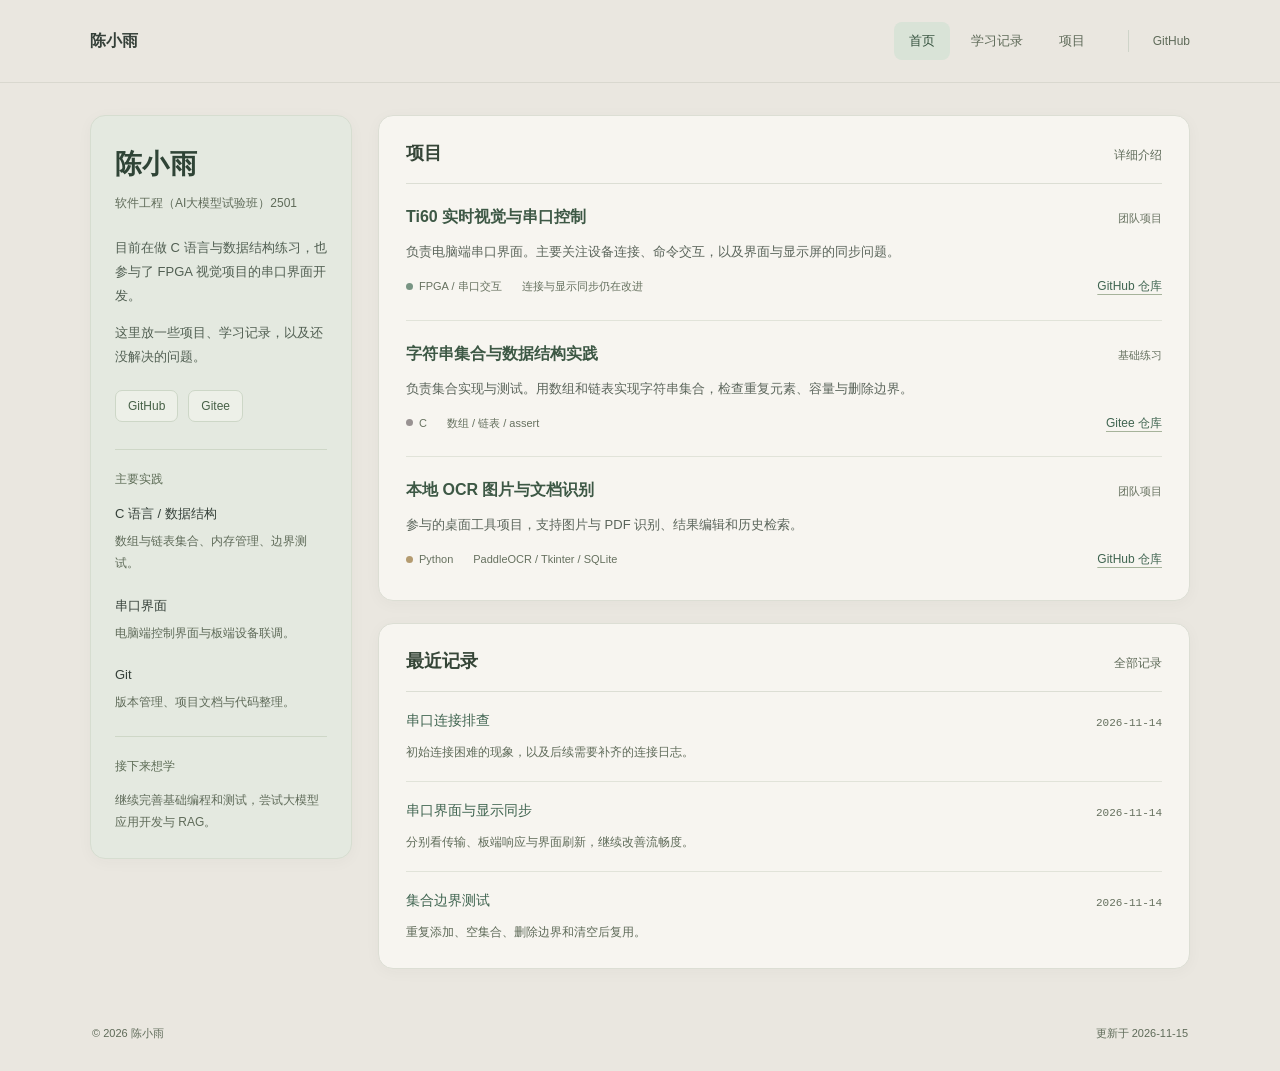
==== commit 4d7d8719: "补充2501班级信息和三个项目的仓库入口" ====
--- a/index.html
+++ b/index.html
@@ -3,7 +3,7 @@
 <body data-single="false"><a class="skip" href="#main">跳到主要内容</a><header class="site-header"><div class="wrap header-inner"><a class="brand" data-page="home" href="index.html">陈小雨</a><nav class="nav" aria-label="主导航"><a data-page="home" href="index.html" aria-current="page">首页</a><a data-page="journal" href="learning.html">学习记录</a><a data-page="projects" href="projects.html">项目</a></nav><a class="github-link" href="https://github.com/Jingzhe-chen714" target="_blank" rel="noopener noreferrer">GitHub</a></div></header><main class="wrap" id="main"><noscript><p class="noscript">JavaScript 未启用，静态内容仍可阅读；筛选与记录表单需要启用 JavaScript。</p></noscript><div class="view" data-view="home"><div class="home-layout">
   <aside class="profile" aria-label="关于我">
     <h1>陈小雨</h1>
-    <p class="profile-class">软件工程（AI大模型试验班）</p>
+    <p class="profile-class">软件工程（AI大模型试验班）2501</p>
     <p>目前在做 C 语言与数据结构练习，也参与了 FPGA 视觉项目的串口界面开发。</p>
     <p>这里放一些项目、学习记录，以及还没解决的问题。</p>
     <div class="profile-links" id="contact">
@@ -26,17 +26,17 @@
       <article class="home-project">
         <div class="project-line"><h3><a data-page="projects" href="projects.html">Ti60 实时视觉与串口控制</a></h3><span class="project-type">团队项目</span></div>
         <p>负责电脑端串口界面。主要关注设备连接、命令交互，以及界面与显示屏的同步问题。</p>
-        <div class="project-meta"><span><i class="language-dot" aria-hidden="true"></i>FPGA / 串口交互</span><span>连接与显示同步仍在改进</span></div>
+        <div class="project-meta"><span><i class="language-dot" aria-hidden="true"></i>FPGA / 串口交互</span><span>连接与显示同步仍在改进</span><a class="repo-link" href="https://github.com/Jingzhe-chen714/fpga" target="_blank" rel="noopener noreferrer" aria-label="查看 Ti60 项目的 GitHub 仓库">GitHub 仓库</a></div>
       </article>
       <article class="home-project">
         <div class="project-line"><h3><a data-page="projects" href="projects.html">字符串集合与数据结构实践</a></h3><span class="project-type">基础练习</span></div>
         <p>负责集合实现与测试。用数组和链表实现字符串集合，检查重复元素、容量与删除边界。</p>
-        <div class="project-meta"><span><i class="language-dot c" aria-hidden="true"></i>C</span><span>数组 / 链表 / assert</span></div>
+        <div class="project-meta"><span><i class="language-dot c" aria-hidden="true"></i>C</span><span>数组 / 链表 / assert</span><a class="repo-link" href="https://gitee.com/chen-xiaoyu33/data-structure-course-design" target="_blank" rel="noopener noreferrer" aria-label="查看数据结构项目的 Gitee 仓库">Gitee 仓库</a></div>
       </article>
       <article class="home-project">
         <div class="project-line"><h3><a data-page="projects" href="projects.html">本地 OCR 图片与文档识别</a></h3><span class="project-type">团队项目</span></div>
         <p>参与的桌面工具项目，支持图片与 PDF 识别、结果编辑和历史检索。</p>
-        <div class="project-meta"><span><i class="language-dot python" aria-hidden="true"></i>Python</span><span>PaddleOCR / Tkinter / SQLite</span></div>
+        <div class="project-meta"><span><i class="language-dot python" aria-hidden="true"></i>Python</span><span>PaddleOCR / Tkinter / SQLite</span><a class="repo-link" href="https://github.com/weijiayue19/project6" target="_blank" rel="noopener noreferrer" aria-label="查看 OCR 项目的 GitHub 仓库">GitHub 仓库</a></div>
       </article>
     </section>
 
--- a/assets/style.css
+++ b/assets/style.css
@@ -1,5 +1,232 @@
-:root{color-scheme:light;--text:#24292f;--muted:#68717b;--line:#e7e9ed;--link:#2458a6;--surface:#f6f8fa;--focus:#3575c7}
-*{box-sizing:border-box}html{scroll-behavior:smooth}body{margin:0;background:#fff;color:var(--text);font:14px/1.85 -apple-system,BlinkMacSystemFont,"Segoe UI","Microsoft YaHei","PingFang SC",sans-serif}a{color:var(--link);text-decoration:none;text-underline-offset:3px}a:hover{text-decoration:underline}button,input,textarea,select{font:inherit}button,a,input,textarea,summary{touch-action:manipulation}button{cursor:pointer}button:focus-visible,a:focus-visible,input:focus-visible,textarea:focus-visible,summary:focus-visible{outline:2px solid var(--focus);outline-offset:4px}[hidden]{display:none!important}h1,h2,h3,p{margin-top:0}h1,h2,h3{line-height:1.5;font-weight:600}button:disabled{cursor:default}.wrap{width:min(1020px,calc(100% - 64px));margin-inline:auto}.skip{position:fixed;top:-100px;left:20px;background:#fff;border:1px solid var(--line);padding:8px 14px;z-index:5}.skip:focus{top:8px}.site-header{border-bottom:1px solid var(--line)}.header-inner{display:flex;align-items:center;gap:38px;min-height:72px}.brand{font-size:16px;font-weight:600;color:var(--text);margin-right:auto;white-space:nowrap}.brand:hover{text-decoration:none}.nav{display:flex;gap:28px;align-self:stretch;align-items:stretch}.nav a{display:flex;align-items:center;border-bottom:2px solid transparent;font-size:13px;color:var(--muted);padding-top:2px}.nav a:hover{text-decoration:none;color:var(--text)}.nav a[aria-current=page]{border-color:var(--text);color:var(--text)}.github-link{font-size:13px;color:var(--muted)}main.wrap{min-height:70vh}.home-layout{display:grid;grid-template-columns:220px minmax(0,1fr);gap:64px;padding:48px 0 20px}.profile h1{font-size:27px;letter-spacing:.3px;margin:0 0 6px}.profile .profile-class{font-size:12px;color:var(--muted);margin-bottom:20px}.profile p{margin-bottom:13px;color:#505963}.profile .profile-links{display:flex;gap:17px;font-size:13px;margin:19px 0 29px}.profile h2{font-size:13px;margin:24px 0 12px;color:var(--muted);font-weight:500}.practice-list{margin:0;padding:0;list-style:none}.practice-list li{margin-bottom:17px}.practice-list b{display:block;font-size:13px;font-weight:500}.practice-list span{display:block;font-size:12px;color:var(--muted);margin-top:3px}.profile .interest{font-size:12px;color:var(--muted)}.home-content{min-width:0}.home-section{margin-bottom:34px}.section-head{display:flex;gap:20px;align-items:baseline;justify-content:space-between;border-bottom:1px solid var(--line);padding-bottom:11px}.section-head h2{margin:0;font-size:18px}.section-head a{font-size:12px;color:var(--muted)}.home-project{padding:19px 0 20px;border-bottom:1px solid var(--line)}.project-line{display:flex;align-items:baseline;gap:12px;justify-content:space-between}.home-project h3{font-size:15px;margin:0}.home-project p{color:#535e69;margin:8px 0 7px;font-size:13px}.project-type{font-size:11px;color:var(--muted);white-space:nowrap}.project-meta{font-size:11px;color:var(--muted);display:flex;gap:18px;flex-wrap:wrap}.project-meta span{display:flex;align-items:center;gap:5px}.language-dot{display:inline-block;width:7px;height:7px;border-radius:50%;background:#6a869c}.language-dot.c{background:#8d8eab}.language-dot.python{background:#bc9b60}.note-row{padding:15px 0;border-bottom:1px solid var(--line);display:grid;grid-template-columns:minmax(0,1fr) auto;gap:7px 20px}.note-row h3{font-size:14px;font-weight:500;margin:0}.note-row time{font:11px/2 Consolas,monospace;color:var(--muted);padding-top:1px}.note-row p{grid-column:1/-1;color:var(--muted);font-size:12px;margin:0}.footer{border-top:1px solid var(--line);padding:19px 0 26px;margin-top:20px;font-size:11px;color:var(--muted);display:flex;justify-content:space-between;gap:20px}.footer a{color:var(--muted)}.page-title{padding:36px 0 22px}.page-title h1{font-size:25px;margin:0 0 10px;letter-spacing:0}.page-title p{color:var(--muted);max-width:760px;font-size:13px;margin:0}.title-line{display:flex;justify-content:space-between;align-items:center}.searchbar{display:flex;align-items:end;gap:20px;background:var(--surface);border:1px solid var(--line);border-radius:6px;padding:17px 20px}.search-field{flex:1}label{display:block;font-weight:500;font-size:12px;margin-bottom:6px}input,textarea,select{font-size:13px;color:var(--text);background:#fff;border:1px solid #cfd5dc;border-radius:5px;padding:8px 10px;max-width:100%;min-width:0}input,textarea{width:100%}input[type=date]{min-height:39px}textarea{resize:vertical;min-height:85px}.filters{display:flex;gap:7px;flex-wrap:wrap}.filter{border:1px solid #d8dee5;background:#fff;color:#56616d;font-size:12px;border-radius:5px;padding:7px 13px;line-height:1.8}.filter:hover{background:#f0f3f6}.filter[aria-pressed=true]{color:var(--link);border-color:#b5cae6;background:#eef4fc}.result-info{font-size:11px;color:var(--muted);margin:13px 0 0}.journal-layout{max-width:800px;margin:22px 0 28px}.entry{padding:25px 0;border-bottom:1px solid var(--line)}.entry:first-child{padding-top:0}.entry h2{font-size:18px;margin:13px 0 17px}.entry-meta{display:flex;gap:12px;align-items:center;flex-wrap:wrap;color:var(--muted);font-size:11px}.entry-meta time{font-family:Consolas,monospace}.tag{display:inline-block;background:#f1f3f5;color:#68717b;border-radius:4px;padding:2px 7px;font-size:11px;line-height:1.7}.entry-grid{display:grid;grid-template-columns:76px minmax(0,1fr);gap:11px 16px;font-size:13px}.entry-grid b{font-size:12px;color:#68717b;font-weight:500;padding-top:1px}.entry-grid p{margin:0;color:#47525d;overflow-wrap:anywhere}.entry-source{font-size:11px;color:var(--muted);margin:18px 0 0 92px}.write-box{max-width:800px;border:1px solid var(--line);border-radius:6px;padding:18px 21px;margin:32px 0 42px;background:var(--surface)}.write-box>summary{font-size:14px;color:var(--text);font-weight:500;cursor:pointer}.write-box[open]>summary{margin-bottom:15px}.write-box .hint{font-size:12px;color:var(--muted);margin:4px 0 20px}.form-grid{display:grid;grid-template-columns:2fr 1fr;gap:16px}.full{grid-column:1/-1}.button{font-size:12px;padding:8px 14px;border:1px solid #b9c9dd;background:#edf3fb;color:var(--link);border-radius:5px;line-height:1.8;display:inline-flex;align-items:center;justify-content:center;gap:8px}.button:hover{text-decoration:none;background:#e2ecf9}.button.secondary{border-color:#cfd5dc;background:#fff;color:#535e69}.button.secondary:hover{background:#f2f4f7}.form-actions{display:flex;flex-wrap:wrap;gap:10px;align-items:center;margin-top:18px}.status{font-size:12px;margin:12px 0 0;color:#2e6644;white-space:pre-wrap}.error{color:#a13c35}.local-entry{border-left:2px solid #9bbbe5;padding-left:15px}.project{padding:27px 0 30px;border-bottom:1px solid var(--line);max-width:860px}.project h2{font-size:20px;margin:12px 0}.project .summary{font-size:13px;color:#535e69;margin-bottom:18px;max-width:760px}.tags{display:flex;gap:7px;flex-wrap:wrap}.project dl{display:grid;grid-template-columns:72px minmax(0,1fr);gap:12px 20px;font-size:13px}.project dt{color:var(--muted)}.project dd{margin:0;color:#47525d;max-width:740px}.project-links{display:flex;gap:20px;flex-wrap:wrap;margin-top:22px;font-size:12px}.project details{margin-top:22px}.project details summary{font-size:12px;color:var(--link);cursor:pointer}.project details p{color:var(--muted);font-size:12px}.project pre{border:1px solid var(--line);border-radius:5px;background:var(--surface);padding:16px 20px;font:12px/1.85 Consolas,monospace;overflow-wrap:anywhere;white-space:pre-wrap;margin:12px 0}.tiny{font-size:11px;color:var(--muted);margin-top:18px}.section{padding:28px 0;max-width:860px}.section h2{font-size:17px;margin-bottom:12px}.section h3{font-size:15px}.about-copy{font-size:13px;color:#535e69}.project-end{margin:0 0 30px;font-size:12px}.empty{padding:28px 0;text-align:center;color:var(--muted);font-size:13px}.noscript{padding:12px;border:1px solid var(--line);font-size:12px;margin-top:20px}
-@media(max-width:800px){.wrap{width:calc(100% - 40px)}.home-layout{grid-template-columns:185px minmax(0,1fr);gap:35px}.header-inner{gap:25px}.nav{gap:22px}.searchbar{gap:14px;padding:15px}.entry-grid{grid-template-columns:66px minmax(0,1fr);gap:10px 12px}.entry-source{margin-left:78px}.project-type{display:none}}
-@media(max-width:600px){.wrap{width:calc(100% - 36px)}.header-inner{min-height:61px;gap:18px}.brand{font-size:15px}.nav{gap:20px}.nav a{font-size:12px}.github-link{display:none}.home-layout{grid-template-columns:1fr;padding-top:28px;gap:28px}.profile{padding-bottom:23px;border-bottom:1px solid var(--line)}.profile h1{font-size:25px}.profile .profile-class{margin-bottom:12px}.profile .profile-links{margin:13px 0 0}.profile h2,.profile .practice-list,.profile .interest{display:none}.profile p{font-size:13px;max-width:480px}.home-section{margin-bottom:28px}.section-head h2{font-size:17px}.home-project{padding:17px 0}.home-project h3{font-size:14px}.note-row{gap:7px 12px}.note-row h3{font-size:13px}.note-row time{font-size:10px}.page-title{padding:28px 0 20px}.page-title h1{font-size:23px}.page-title p{font-size:12px}.searchbar{flex-direction:column;align-items:stretch;gap:13px;padding:14px}.filter{padding:6px 12px}.entry{padding:23px 0}.entry h2{font-size:17px}.entry-grid{display:block}.entry-grid b{display:block;margin-top:13px;margin-bottom:4px;font-size:11px}.entry-grid p{font-size:13px}.entry-source{margin-left:0;margin-top:16px}.write-box{padding:16px}.form-grid{grid-template-columns:1fr}.full{grid-column:auto}.project{padding:23px 0}.project h2{font-size:18px}.project dl{grid-template-columns:60px minmax(0,1fr);gap:11px 12px;font-size:12px}.project .summary{font-size:12px}.project pre{padding:12px;font-size:11px}.project-links{gap:14px}.footer{font-size:10px;margin-top:7px}.footer span:last-child{white-space:nowrap}}
-@media(prefers-reduced-motion:reduce){html{scroll-behavior:auto}}@media print{body{background:white}.site-header,.filters,.searchbar,.write-box,.skip{display:none}.wrap{width:100%}.view{display:block!important}.home-layout{gap:25px;padding-top:0}.project,.entry{break-inside:avoid}.footer{margin-top:20px}}
+/* Palette and type */
+:root {
+  color-scheme: light;
+  --canvas: #eae7e0;
+  --panel: #f7f5f0;
+  --panel-alt: #eeece5;
+  --sidebar: #e4e9e0;
+  --text: #354039;
+  --muted: #5f6b59;
+  --line: #dcded4;
+  --link: #406551;
+  --accent-soft: #d9e3d7;
+  --focus: #64836c;
+  --shadow: 0 3px 16px rgba(51, 60, 48, .035);
+}
+* { box-sizing: border-box; }
+html { scroll-behavior: smooth; }
+body {
+  margin: 0;
+  background: var(--canvas);
+  color: var(--text);
+  font: 14px/1.85 -apple-system, BlinkMacSystemFont, "Segoe UI", "Microsoft YaHei", "PingFang SC", sans-serif;
+  -webkit-font-smoothing: antialiased;
+}
+a { color: var(--link); text-decoration: none; text-underline-offset: 4px; }
+a:hover { text-decoration: underline; }
+button, input, textarea, select { font: inherit; }
+button, a, input, textarea, summary { touch-action: manipulation; }
+button { cursor: pointer; }
+button:disabled { cursor: default; }
+button:focus-visible, a:focus-visible, input:focus-visible, textarea:focus-visible, summary:focus-visible {
+  outline: 2px solid var(--focus);
+  outline-offset: 4px;
+}
+[hidden] { display: none !important; }
+h1, h2, h3, p { margin-top: 0; }
+h1, h2, h3 { line-height: 1.5; font-weight: 600; }
+.wrap { width: min(1100px, calc(100% - 64px)); margin-inline: auto; }
+.skip { position: fixed; top: -100px; left: 20px; padding: 8px 14px; background: var(--panel); border: 1px solid var(--line); border-radius: 8px; z-index: 5; }
+.skip:focus { top: 8px; }
+
+/* Navigation */
+.site-header { border-bottom: 1px solid rgba(92, 105, 86, .12); }
+.header-inner { display: flex; align-items: center; gap: 28px; min-height: 82px; }
+.brand { margin-right: auto; color: var(--text); font-size: 16px; font-weight: 600; white-space: nowrap; }
+.brand:hover { text-decoration: none; }
+.nav { display: flex; gap: 6px; align-items: center; }
+.nav a { color: var(--muted); padding: 7px 15px; border-radius: 8px; font-size: 13px; }
+.nav a:hover { background: rgba(247, 245, 240, .65); color: var(--text); text-decoration: none; }
+.nav a[aria-current=page] { background: var(--accent-soft); color: #35523e; }
+.github-link { font-size: 12px; color: var(--muted); padding-left: 24px; border-left: 1px solid #cfd4c9; }
+main.wrap { min-height: 70vh; }
+
+/* Homepage */
+.home-layout { display: grid; grid-template-columns: 262px minmax(0, 1fr); gap: 26px; padding: 32px 0 0; align-items: start; }
+.profile { background: var(--sidebar); border: 1px solid #d6ddd0; border-radius: 15px; padding: 28px 24px 22px; box-shadow: var(--shadow); }
+.profile h1 { font-size: 27px; letter-spacing: .4px; margin: 0 0 7px; color: #2f4436; }
+.profile .profile-class { font-size: 12px; color: #5f6b59; margin-bottom: 22px; }
+.profile p { color: #515f52; margin-bottom: 13px; font-size: 13px; }
+.profile .profile-links { display: flex; gap: 10px; margin: 21px 0 27px; }
+.profile-links a { display: inline-block; font-size: 12px; padding: 4px 12px; background: #edf0e8; border: 1px solid #cdd7c7; border-radius: 7px; color: #476147; }
+.profile-links a:hover { background: #f4f5ef; text-decoration: none; }
+.profile h2 { font-size: 12px; color: #5e6d57; margin: 23px 0 14px; padding-top: 20px; border-top: 1px solid #ced7c7; font-weight: 500; }
+.practice-list { padding: 0; margin: 0; list-style: none; }
+.practice-list li { margin-bottom: 19px; }
+.practice-list li:last-child { margin-bottom: 0; }
+.practice-list b { display: block; font-size: 13px; font-weight: 500; }
+.practice-list span { display: block; font-size: 12px; color: #5f6b59; margin-top: 4px; }
+.profile .interest { font-size: 12px; color: #5f6b59; margin-bottom: 3px; }
+.home-content { min-width: 0; }
+.home-section { background: var(--panel); border: 1px solid var(--line); border-radius: 15px; padding: 24px 27px 7px; margin-bottom: 22px; box-shadow: var(--shadow); }
+.section-head { display: flex; align-items: baseline; justify-content: space-between; gap: 20px; padding: 0 0 16px; border-bottom: 1px solid var(--line); }
+.section-head h2 { font-size: 18px; margin: 0; color: #354537; }
+.section-head a { color: var(--muted); font-size: 12px; }
+.home-project { padding: 21px 0 22px; border-bottom: 1px solid #e1e3d9; }
+.home-project:last-child { border-bottom: 0; }
+.project-line { display: flex; align-items: baseline; justify-content: space-between; gap: 14px; }
+.home-project h3 { margin: 0; font-size: 16px; font-weight: 600; }
+.home-project h3 a { color: #3d5845; }
+.home-project p { font-size: 13px; color: #5b655b; margin: 10px 0 11px; line-height: 1.95; }
+.project-type { font-size: 11px; color: #66715f; white-space: nowrap; }
+.project-meta { display: flex; flex-wrap: wrap; gap: 7px 20px; font-size: 11px; color: #66715f; }
+.project-meta span { display: flex; align-items: center; gap: 6px; }
+.repo-link { margin-left: auto; font-size: 12px; text-decoration: underline; text-decoration-color: #a6b39b; white-space: nowrap; }
+.language-dot { display: inline-block; width: 7px; height: 7px; border-radius: 50%; background: #789483; }
+.language-dot.c { background: #999292; }
+.language-dot.python { background: #b49b70; }
+.note-row { display: grid; grid-template-columns: minmax(0, 1fr) auto; gap: 7px 20px; padding: 18px 0; border-bottom: 1px solid #e1e3d9; }
+.note-row:last-child { border-bottom: 0; }
+.note-row h3 { font-size: 14px; font-weight: 500; margin: 0; }
+.note-row time { padding-top: 2px; color: #66715f; font: 11px/2 Consolas, monospace; }
+.note-row p { grid-column: 1/-1; font-size: 12px; color: var(--muted); margin: 0; }
+.footer { display: flex; justify-content: space-between; gap: 20px; font-size: 11px; color: #5f6b59; padding: 20px 2px 27px; margin-top: 12px; }
+.footer a { color: var(--muted); }
+
+/* Reading pages */
+.page-title { max-width: 900px; padding: 31px 2px 23px; margin-inline: auto; }
+.page-title h1 { font-size: 25px; margin: 0 0 9px; letter-spacing: 0; }
+.page-title p { font-size: 13px; color: var(--muted); margin: 0; }
+.title-line { display: flex; justify-content: space-between; align-items: center; }
+.searchbar { display: flex; align-items: end; gap: 20px; max-width: 900px; margin-inline: auto; padding: 19px 23px; border: 1px solid var(--line); border-radius: 12px; background: #e4e8dd; }
+.search-field { flex: 1; }
+label { display: block; font-size: 12px; font-weight: 500; margin-bottom: 7px; }
+input, textarea, select { font-size: 13px; color: var(--text); background: #fbf9f4; border: 1px solid #cdd5c5; border-radius: 7px; padding: 9px 12px; max-width: 100%; min-width: 0; }
+input, textarea { width: 100%; }
+input[type=date] { min-height: 40px; }
+textarea { resize: vertical; min-height: 88px; }
+input:focus, textarea:focus { border-color: #7d997c; }
+.filters { display: flex; flex-wrap: wrap; gap: 8px; }
+main .view > .filters { max-width: 900px; margin: 0 auto; }
+.filter { background: #f3f3eb; border: 1px solid #cdd6c7; border-radius: 7px; color: #63715d; padding: 7px 14px; font-size: 12px; line-height: 1.85; }
+.filter:hover { background: #e8ede2; }
+.filter[aria-pressed=true] { background: #5b765c; color: #f9faf5; border-color: #5b765c; }
+.result-info { max-width: 900px; font-size: 11px; color: #5f6b59; margin: 13px auto 0; padding-left: 2px; }
+.journal-layout { max-width: 900px; margin: 20px auto 25px; border: 1px solid var(--line); border-radius: 14px; background: var(--panel); padding: 26px 30px 5px; box-shadow: var(--shadow); }
+.entry { padding: 26px 0; border-bottom: 1px solid var(--line); }
+.entry:first-child { padding-top: 0; }
+.entry:last-child { border-bottom: 0; }
+.entry h2 { font-size: 18px; margin: 14px 0 19px; }
+.entry-meta { display: flex; align-items: center; flex-wrap: wrap; gap: 12px; font-size: 11px; color: #66715f; }
+.entry-meta time { font-family: Consolas, monospace; }
+.tag { display: inline-block; padding: 3px 8px; border-radius: 5px; background: #e6eadd; color: #5e6d52; font-size: 11px; line-height: 1.7; }
+.entry-grid { display: grid; grid-template-columns: 76px minmax(0, 1fr); gap: 12px 16px; font-size: 13px; }
+.entry-grid b { color: #66715f; font-size: 12px; font-weight: 500; padding-top: 1px; }
+.entry-grid p { margin: 0; color: #556150; overflow-wrap: anywhere; }
+.entry-source { font-size: 11px; color: var(--muted); margin: 18px 0 0 92px; }
+.write-box { max-width: 900px; padding: 19px 24px; border: 1px solid #d3daca; border-radius: 12px; margin: 25px auto 33px; background: #e4e8dd; }
+.write-box > summary { font-size: 14px; color: #465d43; font-weight: 500; cursor: pointer; }
+.write-box[open] > summary { margin-bottom: 17px; }
+.write-box .hint { font-size: 12px; color: var(--muted); margin: 4px 0 21px; }
+.form-grid { display: grid; grid-template-columns: 2fr 1fr; gap: 17px; }
+.full { grid-column: 1/-1; }
+.button { display: inline-flex; align-items: center; justify-content: center; gap: 8px; background: #5b765c; color: #f8f8f1; border: 1px solid #5b765c; border-radius: 7px; font-size: 12px; line-height: 1.85; padding: 9px 15px; }
+.button:hover { background: #4c684e; text-decoration: none; }
+.button.secondary { background: #f4f4ec; color: #5d6d53; border-color: #c6d1be; }
+.button.secondary:hover { background: #edf0e6; }
+.form-actions { display: flex; flex-wrap: wrap; align-items: center; gap: 11px; margin-top: 20px; }
+.status { font-size: 12px; margin: 13px 0 0; color: #386345; white-space: pre-wrap; }
+.error { color: #a04737; }
+.local-entry { border-left: 2px solid #95ac86; padding-left: 16px; }
+.project { max-width: 900px; margin: 20px auto 23px; padding: 27px 30px 28px; border: 1px solid var(--line); border-radius: 14px; background: var(--panel); box-shadow: var(--shadow); }
+.project h2 { font-size: 20px; margin: 14px 0; }
+.project .summary { font-size: 13px; color: #5d6858; margin-bottom: 21px; }
+.tags { display: flex; flex-wrap: wrap; gap: 7px; }
+.project dl { display: grid; grid-template-columns: 72px minmax(0, 1fr); gap: 14px 20px; font-size: 13px; }
+.project dt { color: #5f6b59; }
+.project dd { margin: 0; color: #556150; }
+.project-links { display: flex; flex-wrap: wrap; gap: 20px; margin-top: 23px; font-size: 12px; }
+.project details { margin-top: 24px; }
+.project details summary { color: var(--link); font-size: 12px; cursor: pointer; }
+.project details p { color: var(--muted); font-size: 12px; }
+.project pre { font: 12px/1.9 Consolas, monospace; border: 1px solid #dcdfd1; border-radius: 8px; background: var(--panel-alt); padding: 17px 20px; overflow-wrap: anywhere; white-space: pre-wrap; margin: 14px 0; }
+.tiny { font-size: 11px; color: var(--muted); margin-top: 19px; }
+.section { max-width: 900px; padding: 12px 3px 25px; margin-inline: auto; }
+.section h2 { font-size: 17px; margin-bottom: 14px; }
+.section h3 { font-size: 15px; }
+.about-copy { color: #5b6655; font-size: 13px; }
+.project-end { max-width: 900px; margin: 0 auto 30px; font-size: 12px; }
+.empty { padding: 28px 0; text-align: center; color: var(--muted); font-size: 13px; }
+.noscript { padding: 12px; background: var(--panel); border: 1px solid var(--line); border-radius: 8px; font-size: 12px; margin-top: 20px; }
+
+/* Smaller screens */
+@media (max-width: 900px) {
+  .wrap { width: calc(100% - 40px); }
+  .home-layout { grid-template-columns: 222px minmax(0, 1fr); gap: 20px; }
+  .profile { padding: 24px 20px; }
+  .home-section { padding: 22px 23px 6px; }
+  .project-type { display: none; }
+  .project-meta { gap: 5px 13px; }
+  .home-project h3 { font-size: 15px; }
+}
+@media (max-width: 650px) {
+  .wrap { width: calc(100% - 28px); }
+  .header-inner { min-height: 68px; gap: 12px; }
+  .brand { font-size: 15px; }
+  .nav { gap: 2px; }
+  .nav a { font-size: 12px; padding: 7px 11px; }
+  .github-link { display: none; }
+  .home-layout { grid-template-columns: 1fr; padding-top: 19px; gap: 18px; }
+  .profile { padding: 22px 22px 19px; border-radius: 13px; }
+  .profile h1 { font-size: 25px; }
+  .profile .profile-class { margin-bottom: 15px; }
+  .profile p { font-size: 13px; }
+  .profile .profile-links { margin: 17px 0 0; }
+  .profile h2, .profile .practice-list, .profile .interest { display: none; }
+  .home-section { padding: 21px 21px 5px; border-radius: 13px; margin-bottom: 18px; }
+  .section-head { padding-bottom: 14px; }
+  .section-head h2 { font-size: 17px; }
+  .section-head a { font-size: 11px; }
+  .home-project { padding: 19px 0; }
+  .home-project h3 { font-size: 14px; }
+  .home-project p { margin: 9px 0; line-height: 1.95; }
+  .repo-link { margin-left: 0; }
+  .note-row { gap: 7px 10px; padding: 17px 0; }
+  .note-row h3 { font-size: 13px; }
+  .note-row time { font-size: 10px; }
+  .page-title { padding: 25px 3px 20px; }
+  .page-title h1 { font-size: 23px; }
+  .page-title p { font-size: 12px; }
+  .searchbar { flex-direction: column; align-items: stretch; gap: 14px; padding: 17px; }
+  .filter { padding: 6px 12px; }
+  .journal-layout { padding: 22px 20px 3px; }
+  .entry { padding: 24px 0; }
+  .entry h2 { font-size: 17px; }
+  .entry-grid { display: block; }
+  .entry-grid b { display: block; font-size: 11px; margin: 14px 0 5px; }
+  .entry-grid p { font-size: 13px; }
+  .entry-source { margin-left: 0; margin-top: 17px; }
+  .write-box { padding: 18px; }
+  .form-grid { grid-template-columns: 1fr; }
+  .full { grid-column: auto; }
+  .project { padding: 23px 20px; border-radius: 13px; }
+  .project h2 { font-size: 18px; }
+  .project .summary { font-size: 13px; }
+  .project dl { grid-template-columns: 60px minmax(0, 1fr); gap: 13px 12px; font-size: 12px; }
+  .project pre { padding: 13px; font-size: 11px; }
+  .project-links { gap: 14px; }
+  .section { padding: 7px 3px 22px; }
+  .footer { margin-top: 0; padding: 18px 2px 23px; font-size: 10px; }
+  .footer span:last-child { white-space: nowrap; }
+}
+@media (prefers-reduced-motion: reduce) { html { scroll-behavior: auto; } }
+@media print {
+  body { background: #fff; }
+  .site-header, .filters, .searchbar, .write-box, .skip { display: none; }
+  .wrap { width: 100%; }
+  .view { display: block !important; }
+  .home-layout { gap: 25px; padding-top: 0; }
+  .profile, .home-section, .journal-layout, .project { box-shadow: none; background: #fff; border-color: #ddd; }
+  .project, .entry { break-inside: avoid; }
+  .footer { margin-top: 20px; }
+}
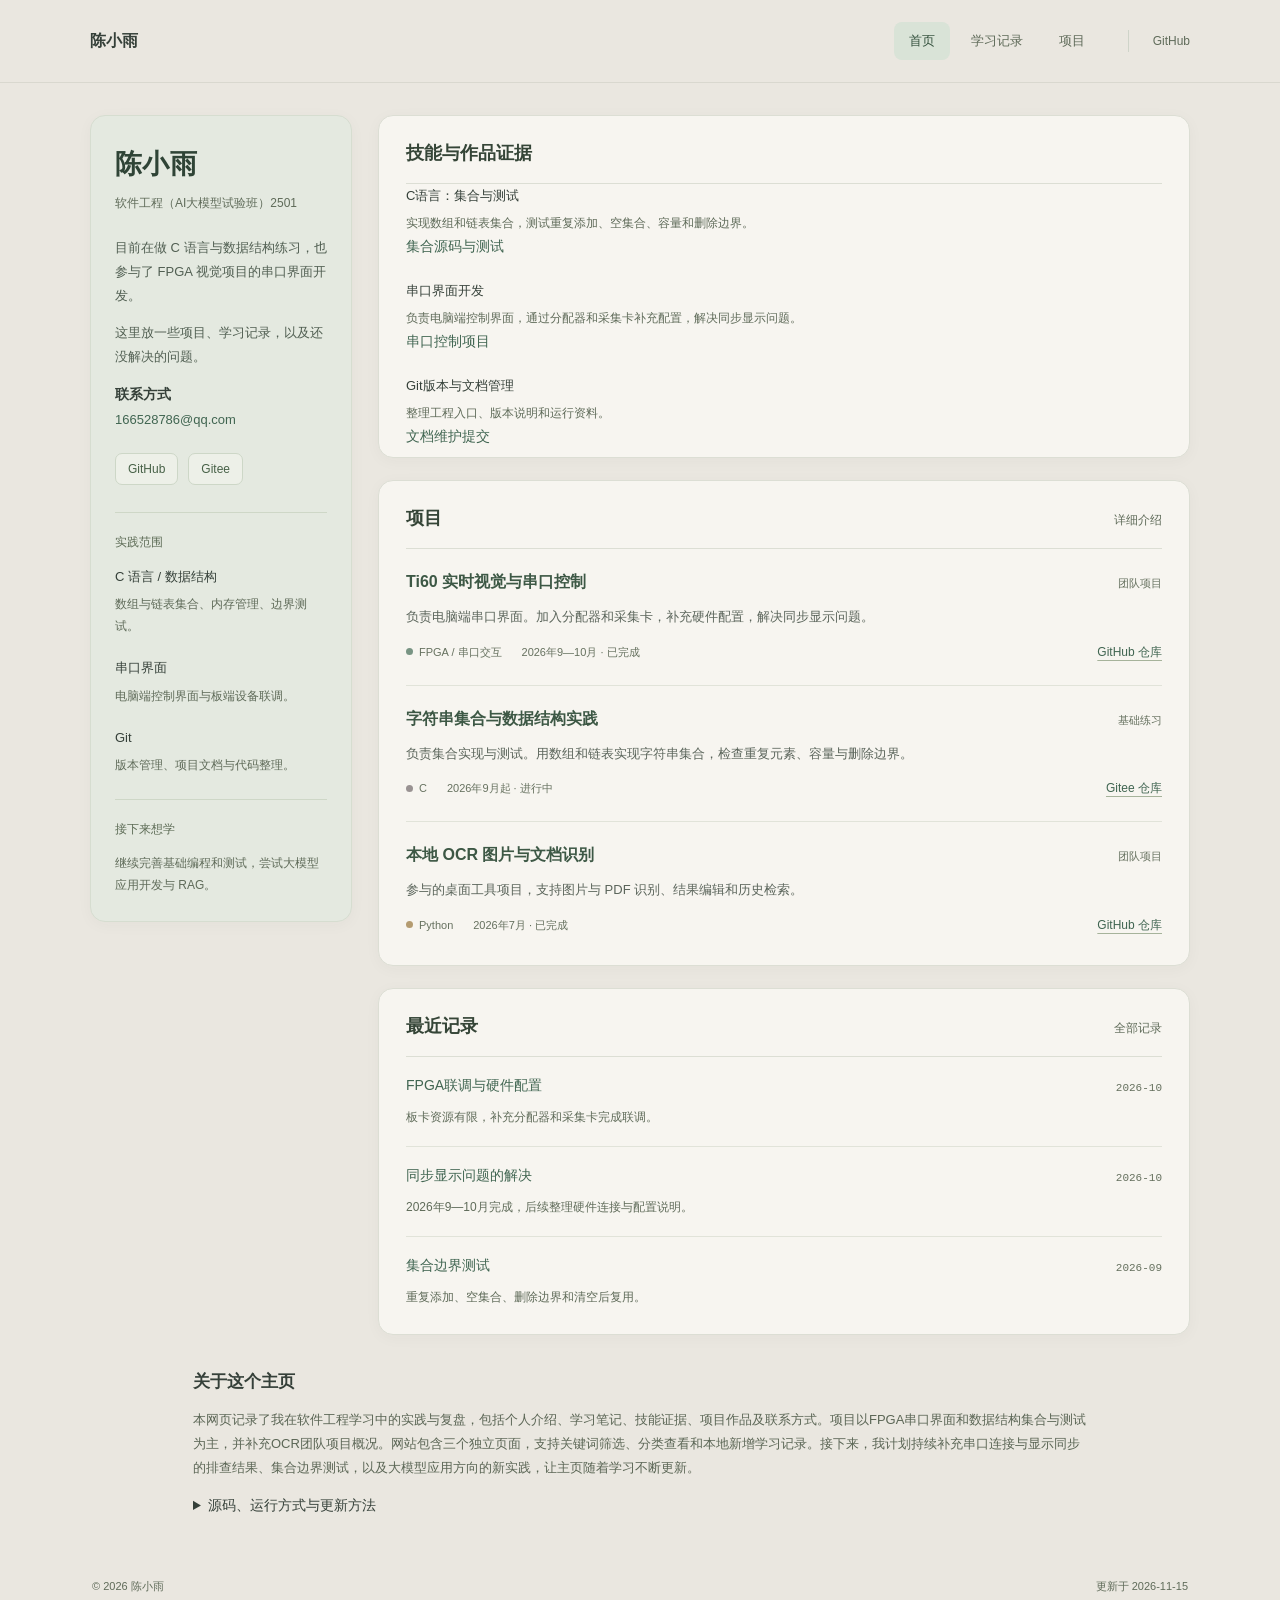
==== commit d2de6a5d: "完善技能证据、联系信息与项目复盘，补充网站运行说明" ====
--- a/index.html
+++ b/index.html
@@ -6,11 +6,13 @@
     <p class="profile-class">软件工程（AI大模型试验班）2501</p>
     <p>目前在做 C 语言与数据结构练习，也参与了 FPGA 视觉项目的串口界面开发。</p>
     <p>这里放一些项目、学习记录，以及还没解决的问题。</p>
-    <div class="profile-links" id="contact">
+    <div id="contact"><b>联系方式</b><p><a href="mailto:166528786@qq.com">166528786@qq.com</a></p></div>
+    <div class="profile-links">
       <a href="https://github.com/Jingzhe-chen714" target="_blank" rel="noopener noreferrer">GitHub</a>
       <a href="https://gitee.com/chen-xiaoyu33" target="_blank" rel="noopener noreferrer">Gitee</a>
     </div>
-    <h2>主要实践</h2>
+
+    <h2>实践范围</h2>
     <ul class="practice-list" id="skills">
       <li><b>C 语言 / 数据结构</b><span>数组与链表集合、内存管理、边界测试。</span></li>
       <li><b>串口界面</b><span>电脑端控制界面与板端设备联调。</span></li>
@@ -21,31 +23,38 @@
   </aside>
 
   <div class="home-content">
+<section class="home-section" aria-label="技能展示">    <div class="section-head"><h2>技能与作品证据</h2></div>
+    <ul class="practice-list">
+      <li><b>C语言：集合与测试</b><span>实现数组和链表集合，测试重复添加、空集合、容量和删除边界。</span><a href="https://gitee.com/chen-xiaoyu33/data-structure-course-design/tree/master/task1_set" target="_blank" rel="noopener noreferrer">集合源码与测试</a></li>
+      <li><b>串口界面开发</b><span>负责电脑端控制界面，通过分配器和采集卡补充配置，解决同步显示问题。</span><a href="https://github.com/Jingzhe-chen714/fpga" target="_blank" rel="noopener noreferrer">串口控制项目</a></li>
+      <li><b>Git版本与文档管理</b><span>整理工程入口、版本说明和运行资料。</span><a href="https://github.com/Jingzhe-chen714/fpga/commit/8a4bc0e16b0c1cdd9ddb36a3de39805ba8c7e02e" target="_blank" rel="noopener noreferrer">文档维护提交</a></li>
+    </ul>
+</section>
     <section class="home-section" aria-labelledby="home-projects">
       <div class="section-head"><h2 id="home-projects">项目</h2><a data-page="projects" href="projects.html">详细介绍</a></div>
       <article class="home-project">
         <div class="project-line"><h3><a data-page="projects" href="projects.html">Ti60 实时视觉与串口控制</a></h3><span class="project-type">团队项目</span></div>
-        <p>负责电脑端串口界面。主要关注设备连接、命令交互，以及界面与显示屏的同步问题。</p>
-        <div class="project-meta"><span><i class="language-dot" aria-hidden="true"></i>FPGA / 串口交互</span><span>连接与显示同步仍在改进</span><a class="repo-link" href="https://github.com/Jingzhe-chen714/fpga" target="_blank" rel="noopener noreferrer" aria-label="查看 Ti60 项目的 GitHub 仓库">GitHub 仓库</a></div>
+        <p>负责电脑端串口界面。加入分配器和采集卡，补充硬件配置，解决同步显示问题。</p>
+        <div class="project-meta"><span><i class="language-dot" aria-hidden="true"></i>FPGA / 串口交互</span><span>2026年9—10月 · 已完成</span><a class="repo-link" href="https://github.com/Jingzhe-chen714/fpga" target="_blank" rel="noopener noreferrer" aria-label="查看 Ti60 项目的 GitHub 仓库">GitHub 仓库</a></div>
       </article>
       <article class="home-project">
         <div class="project-line"><h3><a data-page="projects" href="projects.html">字符串集合与数据结构实践</a></h3><span class="project-type">基础练习</span></div>
         <p>负责集合实现与测试。用数组和链表实现字符串集合，检查重复元素、容量与删除边界。</p>
-        <div class="project-meta"><span><i class="language-dot c" aria-hidden="true"></i>C</span><span>数组 / 链表 / assert</span><a class="repo-link" href="https://gitee.com/chen-xiaoyu33/data-structure-course-design" target="_blank" rel="noopener noreferrer" aria-label="查看数据结构项目的 Gitee 仓库">Gitee 仓库</a></div>
+        <div class="project-meta"><span><i class="language-dot c" aria-hidden="true"></i>C</span><span>2026年9月起 · 进行中</span><a class="repo-link" href="https://gitee.com/chen-xiaoyu33/data-structure-course-design" target="_blank" rel="noopener noreferrer" aria-label="查看数据结构项目的 Gitee 仓库">Gitee 仓库</a></div>
       </article>
       <article class="home-project">
         <div class="project-line"><h3><a data-page="projects" href="projects.html">本地 OCR 图片与文档识别</a></h3><span class="project-type">团队项目</span></div>
         <p>参与的桌面工具项目，支持图片与 PDF 识别、结果编辑和历史检索。</p>
-        <div class="project-meta"><span><i class="language-dot python" aria-hidden="true"></i>Python</span><span>PaddleOCR / Tkinter / SQLite</span><a class="repo-link" href="https://github.com/weijiayue19/project6" target="_blank" rel="noopener noreferrer" aria-label="查看 OCR 项目的 GitHub 仓库">GitHub 仓库</a></div>
+        <div class="project-meta"><span><i class="language-dot python" aria-hidden="true"></i>Python</span><span>2026年7月 · 已完成</span><a class="repo-link" href="https://github.com/weijiayue19/project6" target="_blank" rel="noopener noreferrer" aria-label="查看 OCR 项目的 GitHub 仓库">GitHub 仓库</a></div>
       </article>
     </section>
 
     <section class="home-section" aria-labelledby="home-notes">
       <div class="section-head"><h2 id="home-notes">最近记录</h2><a data-page="journal" href="learning.html">全部记录</a></div>
-      <article class="note-row"><h3><a data-page="journal" href="learning.html">串口连接排查</a></h3><time datetime="2026-11-14">2026-11-14</time><p>初始连接困难的现象，以及后续需要补齐的连接日志。</p></article>
-      <article class="note-row"><h3><a data-page="journal" href="learning.html">串口界面与显示同步</a></h3><time datetime="2026-11-14">2026-11-14</time><p>分别看传输、板端响应与界面刷新，继续改善流畅度。</p></article>
-      <article class="note-row"><h3><a data-page="journal" href="learning.html">集合边界测试</a></h3><time datetime="2026-11-14">2026-11-14</time><p>重复添加、空集合、删除边界和清空后复用。</p></article>
+      <article class="note-row"><h3><a data-page="journal" href="learning.html">FPGA联调与硬件配置</a></h3><time datetime="2026-10">2026-10</time><p>板卡资源有限，补充分配器和采集卡完成联调。</p></article>
+      <article class="note-row"><h3><a data-page="journal" href="learning.html">同步显示问题的解决</a></h3><time datetime="2026-10">2026-10</time><p>2026年9—10月完成，后续整理硬件连接与配置说明。</p></article>
+      <article class="note-row"><h3><a data-page="journal" href="learning.html">集合边界测试</a></h3><time datetime="2026-09">2026-09</time><p>重复添加、空集合、删除边界和清空后复用。</p></article>
     </section>
   </div>
 </div>
-</div></main><footer class="wrap footer"><span>© 2026 陈小雨</span><span>更新于 2026-11-15</span></footer><script src="assets/app.js" defer></script></body></html>+<section class="section" aria-label="主页说明"><h2>关于这个主页</h2><p class="about-copy">本网页记录了我在软件工程学习中的实践与复盘，包括个人介绍、学习笔记、技能证据、项目作品及联系方式。项目以FPGA串口界面和数据结构集合与测试为主，并补充OCR团队项目概况。网站包含三个独立页面，支持关键词筛选、分类查看和本地新增学习记录。接下来，我计划持续补充串口连接与显示同步的排查结果、集合边界测试，以及大模型应用方向的新实践，让主页随着学习不断更新。</p><details><summary>源码、运行方式与更新方法</summary><p>网站由 index.html、learning.html、projects.html 三个独立页面组成，通过相对路径互相跳转。解压完整源码后双击 index.html；也可运行 python -m http.server 8765，然后访问 http://localhost:8765/。正文和样式在 templates/ 中维护，修改后运行 python tools/build.py。表单记录只保存在当前浏览器，公开更新须同步到源码。在线地址：https://Jingzhe-chen714.github.io/personal-growth-homepage/。</p><p><a href="https://github.com/Jingzhe-chen714/personal-growth-homepage">主页代码仓库</a> · <a href="https://github.com/Jingzhe-chen714/personal-growth-homepage/blob/main/README.md">README 与运行说明</a> · <a href="screenshots/首页完整截图.jpg">首页完整截图</a></p></details></section></div></main><footer class="wrap footer"><span>© 2026 陈小雨</span><span>更新于 2026-11-15</span></footer><script src="assets/app.js" defer></script></body></html>
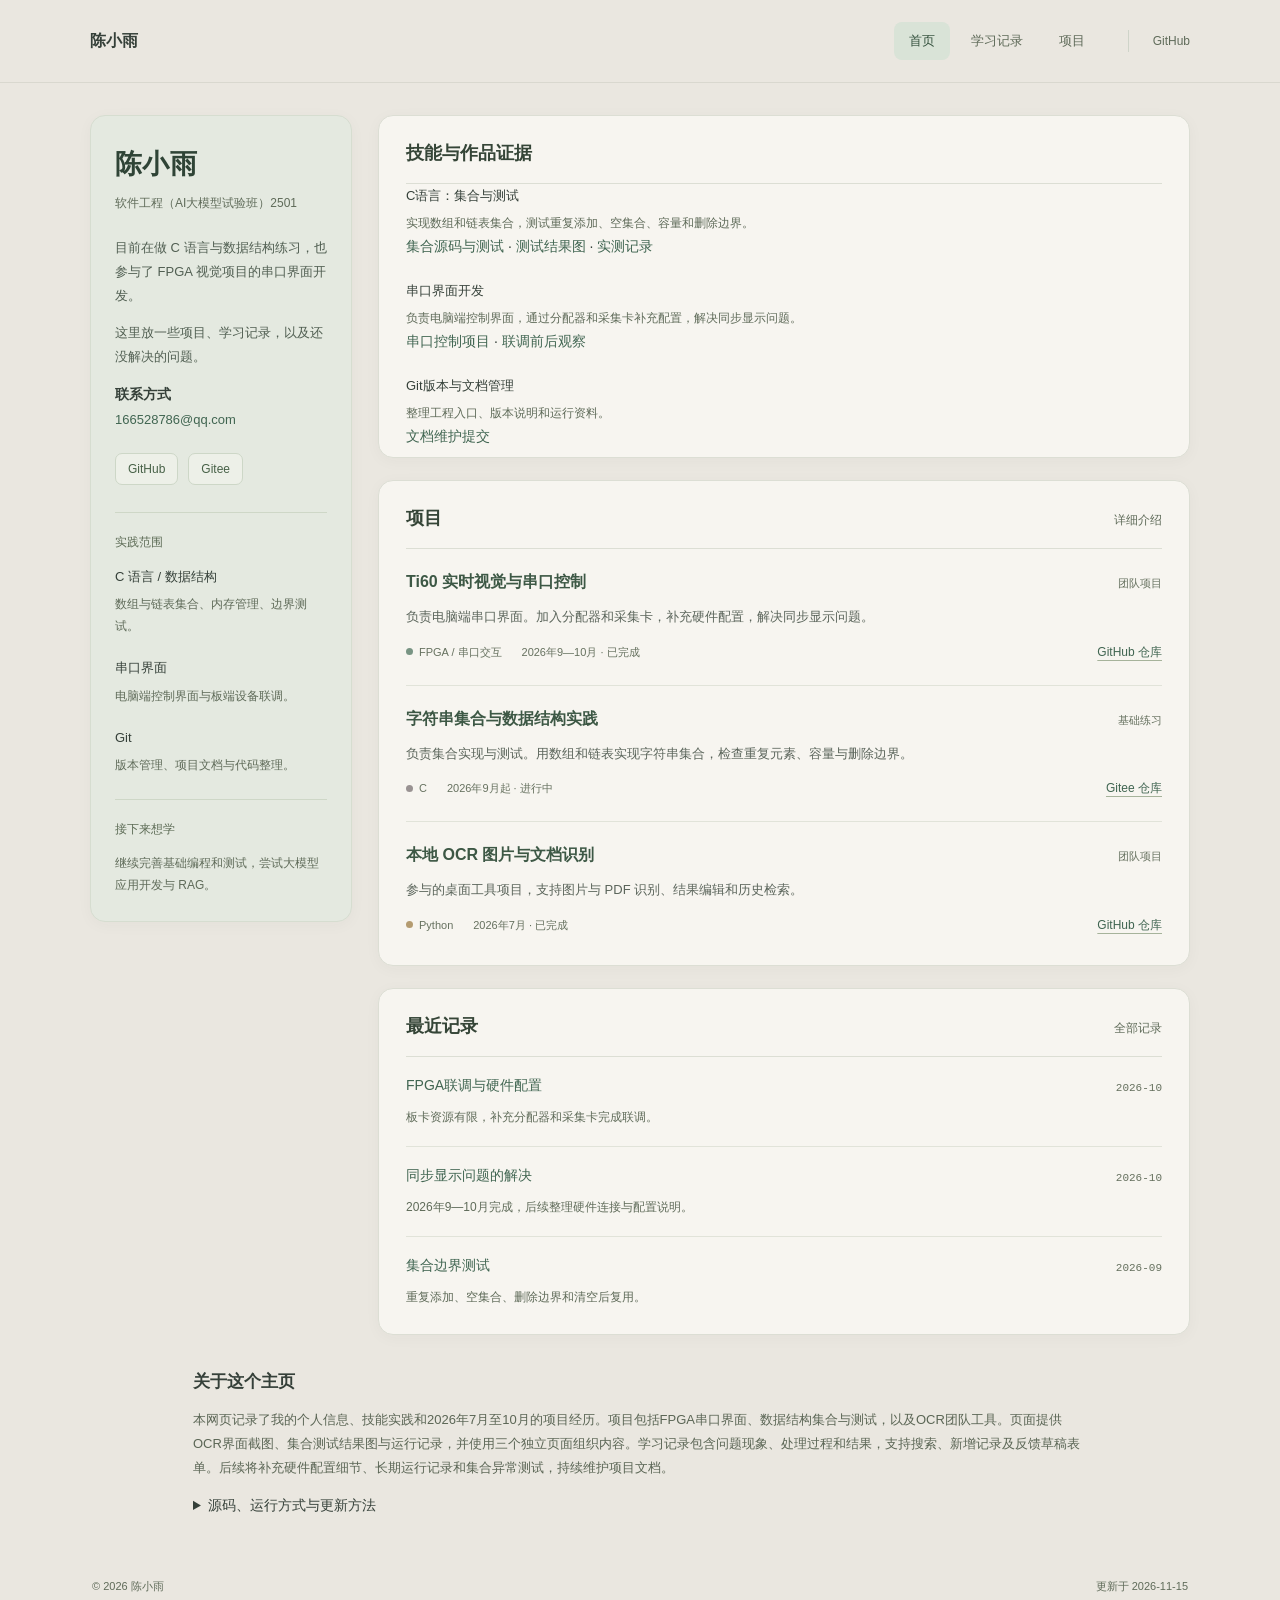
==== commit 25eb904a: "补充真实项目证据与反馈表单，完善问题复盘和独立资源维护" ====
--- a/index.html
+++ b/index.html
@@ -1,5 +1,5 @@
 <!doctype html>
-<html lang="zh-CN"><head><meta charset="utf-8"><meta name="viewport" content="width=device-width,initial-scale=1"><meta name="description" content="陈小雨的个人主页：项目、学习记录与编程实践。"><meta name="color-scheme" content="light"><title>首页 · 陈小雨</title><link rel="stylesheet" href="assets/style.css"></head>
+<html lang="zh-CN"><head><meta charset="utf-8"><meta name="viewport" content="width=device-width,initial-scale=1"><meta name="description" content="陈小雨的个人主页：项目、学习记录与编程实践。"><meta name="color-scheme" content="light"><title>首页 · 陈小雨</title><link rel="stylesheet" href="assets/style.css?v=20261115-r4"></head>
 <body data-single="false"><a class="skip" href="#main">跳到主要内容</a><header class="site-header"><div class="wrap header-inner"><a class="brand" data-page="home" href="index.html">陈小雨</a><nav class="nav" aria-label="主导航"><a data-page="home" href="index.html" aria-current="page">首页</a><a data-page="journal" href="learning.html">学习记录</a><a data-page="projects" href="projects.html">项目</a></nav><a class="github-link" href="https://github.com/Jingzhe-chen714" target="_blank" rel="noopener noreferrer">GitHub</a></div></header><main class="wrap" id="main"><noscript><p class="noscript">JavaScript 未启用，静态内容仍可阅读；筛选与记录表单需要启用 JavaScript。</p></noscript><div class="view" data-view="home"><div class="home-layout">
   <aside class="profile" aria-label="关于我">
     <h1>陈小雨</h1>
@@ -25,8 +25,8 @@
   <div class="home-content">
 <section class="home-section" aria-label="技能展示">    <div class="section-head"><h2>技能与作品证据</h2></div>
     <ul class="practice-list">
-      <li><b>C语言：集合与测试</b><span>实现数组和链表集合，测试重复添加、空集合、容量和删除边界。</span><a href="https://gitee.com/chen-xiaoyu33/data-structure-course-design/tree/master/task1_set" target="_blank" rel="noopener noreferrer">集合源码与测试</a></li>
-      <li><b>串口界面开发</b><span>负责电脑端控制界面，通过分配器和采集卡补充配置，解决同步显示问题。</span><a href="https://github.com/Jingzhe-chen714/fpga" target="_blank" rel="noopener noreferrer">串口控制项目</a></li>
+      <li><b>C语言：集合与测试</b><span>实现数组和链表集合，测试重复添加、空集合、容量和删除边界。</span><a href="https://gitee.com/chen-xiaoyu33/data-structure-course-design/tree/master/task1_set" target="_blank" rel="noopener noreferrer">集合源码与测试</a> · <a href="assets/evidence/set-test.svg">测试结果图</a> · <a href="assets/evidence/set-test-report.txt">实测记录</a></li>
+      <li><b>串口界面开发</b><span>负责电脑端控制界面，通过分配器和采集卡补充配置，解决同步显示问题。</span><a href="https://github.com/Jingzhe-chen714/fpga" target="_blank" rel="noopener noreferrer">串口控制项目</a> · <a href="projects.html">联调前后观察</a></li>
       <li><b>Git版本与文档管理</b><span>整理工程入口、版本说明和运行资料。</span><a href="https://github.com/Jingzhe-chen714/fpga/commit/8a4bc0e16b0c1cdd9ddb36a3de39805ba8c7e02e" target="_blank" rel="noopener noreferrer">文档维护提交</a></li>
     </ul>
 </section>
@@ -57,4 +57,4 @@
     </section>
   </div>
 </div>
-<section class="section" aria-label="主页说明"><h2>关于这个主页</h2><p class="about-copy">本网页记录了我在软件工程学习中的实践与复盘，包括个人介绍、学习笔记、技能证据、项目作品及联系方式。项目以FPGA串口界面和数据结构集合与测试为主，并补充OCR团队项目概况。网站包含三个独立页面，支持关键词筛选、分类查看和本地新增学习记录。接下来，我计划持续补充串口连接与显示同步的排查结果、集合边界测试，以及大模型应用方向的新实践，让主页随着学习不断更新。</p><details><summary>源码、运行方式与更新方法</summary><p>网站由 index.html、learning.html、projects.html 三个独立页面组成，通过相对路径互相跳转。解压完整源码后双击 index.html；也可运行 python -m http.server 8765，然后访问 http://localhost:8765/。正文和样式在 templates/ 中维护，修改后运行 python tools/build.py。表单记录只保存在当前浏览器，公开更新须同步到源码。在线地址：https://Jingzhe-chen714.github.io/personal-growth-homepage/。</p><p><a href="https://github.com/Jingzhe-chen714/personal-growth-homepage">主页代码仓库</a> · <a href="https://github.com/Jingzhe-chen714/personal-growth-homepage/blob/main/README.md">README 与运行说明</a> · <a href="screenshots/首页完整截图.jpg">首页完整截图</a></p></details></section></div></main><footer class="wrap footer"><span>© 2026 陈小雨</span><span>更新于 2026-11-15</span></footer><script src="assets/app.js" defer></script></body></html>+<section class="section" aria-label="主页说明"><h2>关于这个主页</h2><p class="about-copy">本网页记录了我的个人信息、技能实践和2026年7月至10月的项目经历。项目包括FPGA串口界面、数据结构集合与测试，以及OCR团队工具。页面提供OCR界面截图、集合测试结果图与运行记录，并使用三个独立页面组织内容。学习记录包含问题现象、处理过程和结果，支持搜索、新增记录及反馈草稿表单。后续将补充硬件配置细节、长期运行记录和集合异常测试，持续维护项目文档。</p><details><summary>源码、运行方式与更新方法</summary><p>网站由 index.html、learning.html、projects.html 三个独立页面组成，通过相对路径互相跳转。解压完整源码后双击 index.html；也可运行 python -m http.server 8765，然后访问 http://localhost:8765/。正文和样式在 templates/ 中维护，修改后运行 python tools/build.py。表单记录只保存在当前浏览器，公开更新须同步到源码。在线地址：https://Jingzhe-chen714.github.io/personal-growth-homepage/。</p><p><a href="https://github.com/Jingzhe-chen714/personal-growth-homepage">主页代码仓库</a> · <a href="https://github.com/Jingzhe-chen714/personal-growth-homepage/blob/main/README.md">README 与运行说明</a> · <a href="screenshots/首页完整截图.jpg">首页完整截图</a></p></details></section></div></main><footer class="wrap footer"><span>© 2026 陈小雨</span><span>更新于 2026-11-15</span></footer><script src="assets/app.js?v=20261115-r4" defer></script></body></html>
--- a/assets/style.css
+++ b/assets/style.css
@@ -230,3 +230,16 @@
   .project, .entry { break-inside: avoid; }
   .footer { margin-top: 20px; }
 }
+
+/* 项目证据使用原始截图与实际测试记录，不伪装成现场照片。 */
+.evidence { margin: 22px 0; }
+.evidence img { display: block; width: 100%; height: auto; border: 1px solid var(--line); border-radius: 9px; background: var(--panel); }
+.evidence figcaption { margin-top: 9px; color: var(--muted); font-size: 12px; }
+.feedback h2 { font-size: 18px; }
+.feedback label { margin-top: 14px; }
+.feedback #feedback-preview { margin-top: 18px; }
+.button:disabled { opacity: .55; cursor: default; }
+
+.evidence-table { width: 100%; border-collapse: collapse; margin-top: 22px; font-size: 13px; }
+.evidence-table caption { text-align: left; font-weight: 500; margin-bottom: 9px; }
+.evidence-table th, .evidence-table td { border-bottom: 1px solid var(--line); padding: 10px; text-align: left; vertical-align: top; }
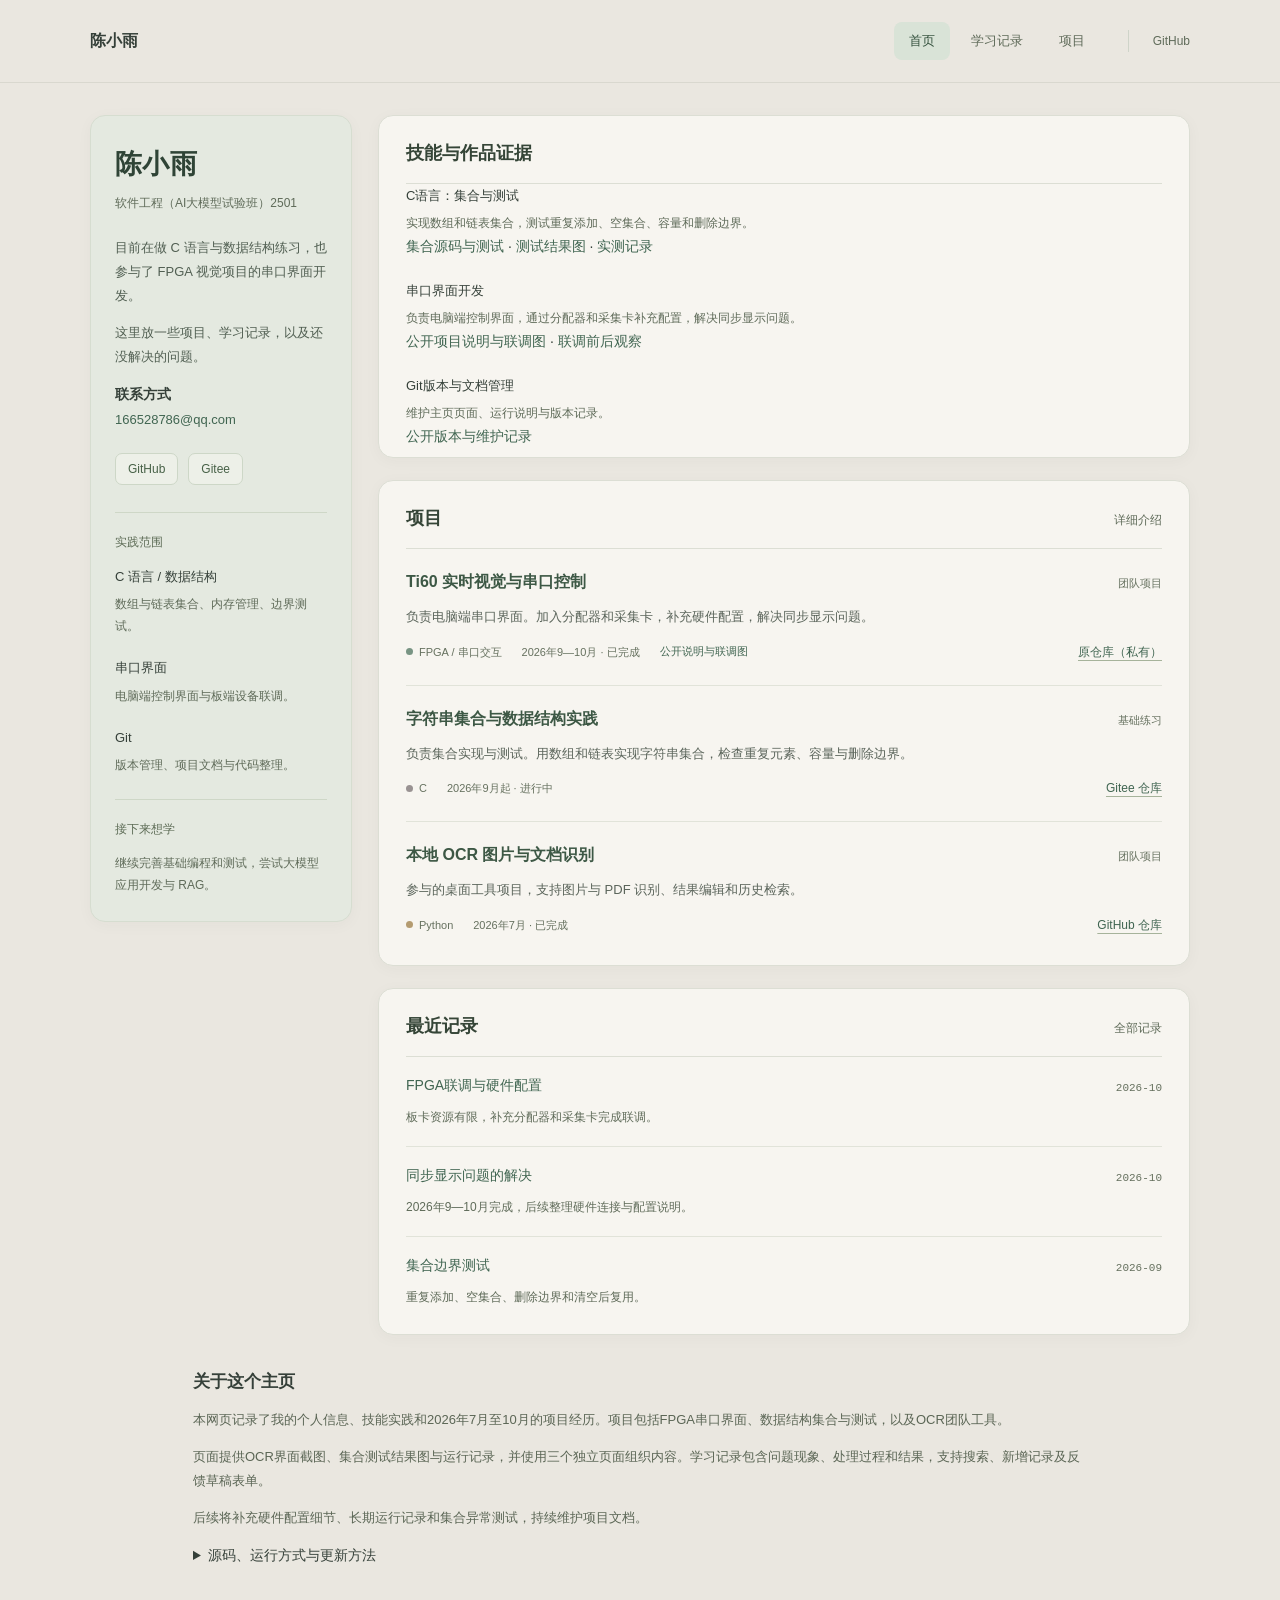
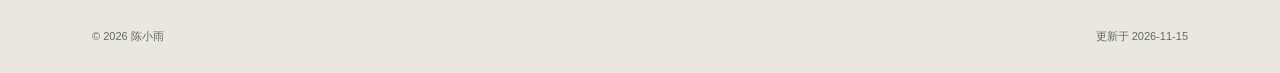
==== commit cac1b42d: "完善无脚本表单退路与公开FPGA证据，拆分说明并补充维护约定" ====
--- a/index.html
+++ b/index.html
@@ -1,6 +1,6 @@
 <!doctype html>
-<html lang="zh-CN"><head><meta charset="utf-8"><meta name="viewport" content="width=device-width,initial-scale=1"><meta name="description" content="陈小雨的个人主页：项目、学习记录与编程实践。"><meta name="color-scheme" content="light"><title>首页 · 陈小雨</title><link rel="stylesheet" href="assets/style.css?v=20261115-r4"></head>
-<body data-single="false"><a class="skip" href="#main">跳到主要内容</a><header class="site-header"><div class="wrap header-inner"><a class="brand" data-page="home" href="index.html">陈小雨</a><nav class="nav" aria-label="主导航"><a data-page="home" href="index.html" aria-current="page">首页</a><a data-page="journal" href="learning.html">学习记录</a><a data-page="projects" href="projects.html">项目</a></nav><a class="github-link" href="https://github.com/Jingzhe-chen714" target="_blank" rel="noopener noreferrer">GitHub</a></div></header><main class="wrap" id="main"><noscript><p class="noscript">JavaScript 未启用，静态内容仍可阅读；筛选与记录表单需要启用 JavaScript。</p></noscript><div class="view" data-view="home"><div class="home-layout">
+<html lang="zh-CN"><head><meta charset="utf-8"><meta name="viewport" content="width=device-width,initial-scale=1"><meta name="description" content="陈小雨的个人主页：项目、学习记录与编程实践。"><meta name="color-scheme" content="light"><title>首页 · 陈小雨</title><link rel="stylesheet" href="assets/style.css?v=20261115-r5"></head>
+<body data-single="false"><a class="skip" href="#main">跳到主要内容</a><header class="site-header"><div class="wrap header-inner"><a class="brand" data-page="home" href="index.html">陈小雨</a><nav class="nav" aria-label="主导航"><a data-page="home" href="index.html" aria-current="page">首页</a><a data-page="journal" href="learning.html">学习记录</a><a data-page="projects" href="projects.html">项目</a></nav><a class="github-link" href="https://github.com/Jingzhe-chen714" target="_blank" rel="noopener noreferrer">GitHub</a></div></header><main class="wrap" id="main"><noscript><p class="noscript">JavaScript 未启用：仍可访问三个页面、阅读全部内容并使用邮件表单。搜索可用浏览器的页面查找功能；本地保存、导出和筛选需要启用脚本。</p></noscript><div class="view" data-view="home"><div class="home-layout">
   <aside class="profile" aria-label="关于我">
     <h1>陈小雨</h1>
     <p class="profile-class">软件工程（AI大模型试验班）2501</p>
@@ -26,8 +26,8 @@
 <section class="home-section" aria-label="技能展示">    <div class="section-head"><h2>技能与作品证据</h2></div>
     <ul class="practice-list">
       <li><b>C语言：集合与测试</b><span>实现数组和链表集合，测试重复添加、空集合、容量和删除边界。</span><a href="https://gitee.com/chen-xiaoyu33/data-structure-course-design/tree/master/task1_set" target="_blank" rel="noopener noreferrer">集合源码与测试</a> · <a href="assets/evidence/set-test.svg">测试结果图</a> · <a href="assets/evidence/set-test-report.txt">实测记录</a></li>
-      <li><b>串口界面开发</b><span>负责电脑端控制界面，通过分配器和采集卡补充配置，解决同步显示问题。</span><a href="https://github.com/Jingzhe-chen714/fpga" target="_blank" rel="noopener noreferrer">串口控制项目</a> · <a href="projects.html">联调前后观察</a></li>
-      <li><b>Git版本与文档管理</b><span>整理工程入口、版本说明和运行资料。</span><a href="https://github.com/Jingzhe-chen714/fpga/commit/8a4bc0e16b0c1cdd9ddb36a3de39805ba8c7e02e" target="_blank" rel="noopener noreferrer">文档维护提交</a></li>
+      <li><b>串口界面开发</b><span>负责电脑端控制界面，通过分配器和采集卡补充配置，解决同步显示问题。</span><a href="projects.html#fpga-public">公开项目说明与联调图</a> · <a href="projects.html#fpga-public">联调前后观察</a></li>
+      <li><b>Git版本与文档管理</b><span>维护主页页面、运行说明与版本记录。</span><a href="https://github.com/Jingzhe-chen714/personal-growth-homepage/commits/main" target="_blank" rel="noopener noreferrer">公开版本与维护记录</a></li>
     </ul>
 </section>
     <section class="home-section" aria-labelledby="home-projects">
@@ -35,7 +35,7 @@
       <article class="home-project">
         <div class="project-line"><h3><a data-page="projects" href="projects.html">Ti60 实时视觉与串口控制</a></h3><span class="project-type">团队项目</span></div>
         <p>负责电脑端串口界面。加入分配器和采集卡，补充硬件配置，解决同步显示问题。</p>
-        <div class="project-meta"><span><i class="language-dot" aria-hidden="true"></i>FPGA / 串口交互</span><span>2026年9—10月 · 已完成</span><a class="repo-link" href="https://github.com/Jingzhe-chen714/fpga" target="_blank" rel="noopener noreferrer" aria-label="查看 Ti60 项目的 GitHub 仓库">GitHub 仓库</a></div>
+        <div class="project-meta"><span><i class="language-dot" aria-hidden="true"></i>FPGA / 串口交互</span><span>2026年9—10月 · 已完成</span><a href="projects.html#fpga-public">公开说明与联调图</a><a class="repo-link" href="https://github.com/Jingzhe-chen714/fpga" target="_blank" rel="noopener noreferrer" aria-label="查看 Ti60 原项目私有仓库">原仓库（私有）</a></div>
       </article>
       <article class="home-project">
         <div class="project-line"><h3><a data-page="projects" href="projects.html">字符串集合与数据结构实践</a></h3><span class="project-type">基础练习</span></div>
@@ -57,4 +57,4 @@
     </section>
   </div>
 </div>
-<section class="section" aria-label="主页说明"><h2>关于这个主页</h2><p class="about-copy">本网页记录了我的个人信息、技能实践和2026年7月至10月的项目经历。项目包括FPGA串口界面、数据结构集合与测试，以及OCR团队工具。页面提供OCR界面截图、集合测试结果图与运行记录，并使用三个独立页面组织内容。学习记录包含问题现象、处理过程和结果，支持搜索、新增记录及反馈草稿表单。后续将补充硬件配置细节、长期运行记录和集合异常测试，持续维护项目文档。</p><details><summary>源码、运行方式与更新方法</summary><p>网站由 index.html、learning.html、projects.html 三个独立页面组成，通过相对路径互相跳转。解压完整源码后双击 index.html；也可运行 python -m http.server 8765，然后访问 http://localhost:8765/。正文和样式在 templates/ 中维护，修改后运行 python tools/build.py。表单记录只保存在当前浏览器，公开更新须同步到源码。在线地址：https://Jingzhe-chen714.github.io/personal-growth-homepage/。</p><p><a href="https://github.com/Jingzhe-chen714/personal-growth-homepage">主页代码仓库</a> · <a href="https://github.com/Jingzhe-chen714/personal-growth-homepage/blob/main/README.md">README 与运行说明</a> · <a href="screenshots/首页完整截图.jpg">首页完整截图</a></p></details></section></div></main><footer class="wrap footer"><span>© 2026 陈小雨</span><span>更新于 2026-11-15</span></footer><script src="assets/app.js?v=20261115-r4" defer></script></body></html>+<section class="section" aria-label="主页说明"><h2>关于这个主页</h2><p class="about-copy">本网页记录了我的个人信息、技能实践和2026年7月至10月的项目经历。项目包括FPGA串口界面、数据结构集合与测试，以及OCR团队工具。</p><p class="about-copy">页面提供OCR界面截图、集合测试结果图与运行记录，并使用三个独立页面组织内容。学习记录包含问题现象、处理过程和结果，支持搜索、新增记录及反馈草稿表单。</p><p class="about-copy">后续将补充硬件配置细节、长期运行记录和集合异常测试，持续维护项目文档。</p><details><summary>源码、运行方式与更新方法</summary><p>网站由 index.html、learning.html、projects.html 三个独立页面组成，通过相对路径互相跳转。解压完整源码后双击 index.html；也可运行 python -m http.server 8765，然后访问 http://localhost:8765/。正文和样式在 templates/ 中维护，修改后运行 python tools/build.py。表单记录只保存在当前浏览器，公开更新须同步到源码。在线地址：https://Jingzhe-chen714.github.io/personal-growth-homepage/。</p><p><a href="https://github.com/Jingzhe-chen714/personal-growth-homepage">主页代码仓库</a> · <a href="https://github.com/Jingzhe-chen714/personal-growth-homepage/blob/main/README.md">README 与运行说明</a> · <a href="screenshots/首页完整截图.jpg">首页完整截图</a></p></details></section></div></main><footer class="wrap footer"><span>© 2026 陈小雨</span><span>更新于 2026-11-15</span></footer><script src="assets/app.js?v=20261115-r5" defer></script></body></html>
--- a/assets/style.css
+++ b/assets/style.css
@@ -238,8 +238,12 @@
 .feedback h2 { font-size: 18px; }
 .feedback label { margin-top: 14px; }
 .feedback #feedback-preview { margin-top: 18px; }
-.button:disabled { opacity: .55; cursor: default; }
+
 
 .evidence-table { width: 100%; border-collapse: collapse; margin-top: 22px; font-size: 13px; }
 .evidence-table caption { text-align: left; font-weight: 500; margin-bottom: 9px; }
 .evidence-table th, .evidence-table td { border-bottom: 1px solid var(--line); padding: 10px; text-align: left; vertical-align: top; }
+
+/* 无脚本时隐藏增强控件，原生表单与页面链接仍然可用。 */
+.js-only { display: none !important; }
+.js-ready .js-only { display: flex !important; }
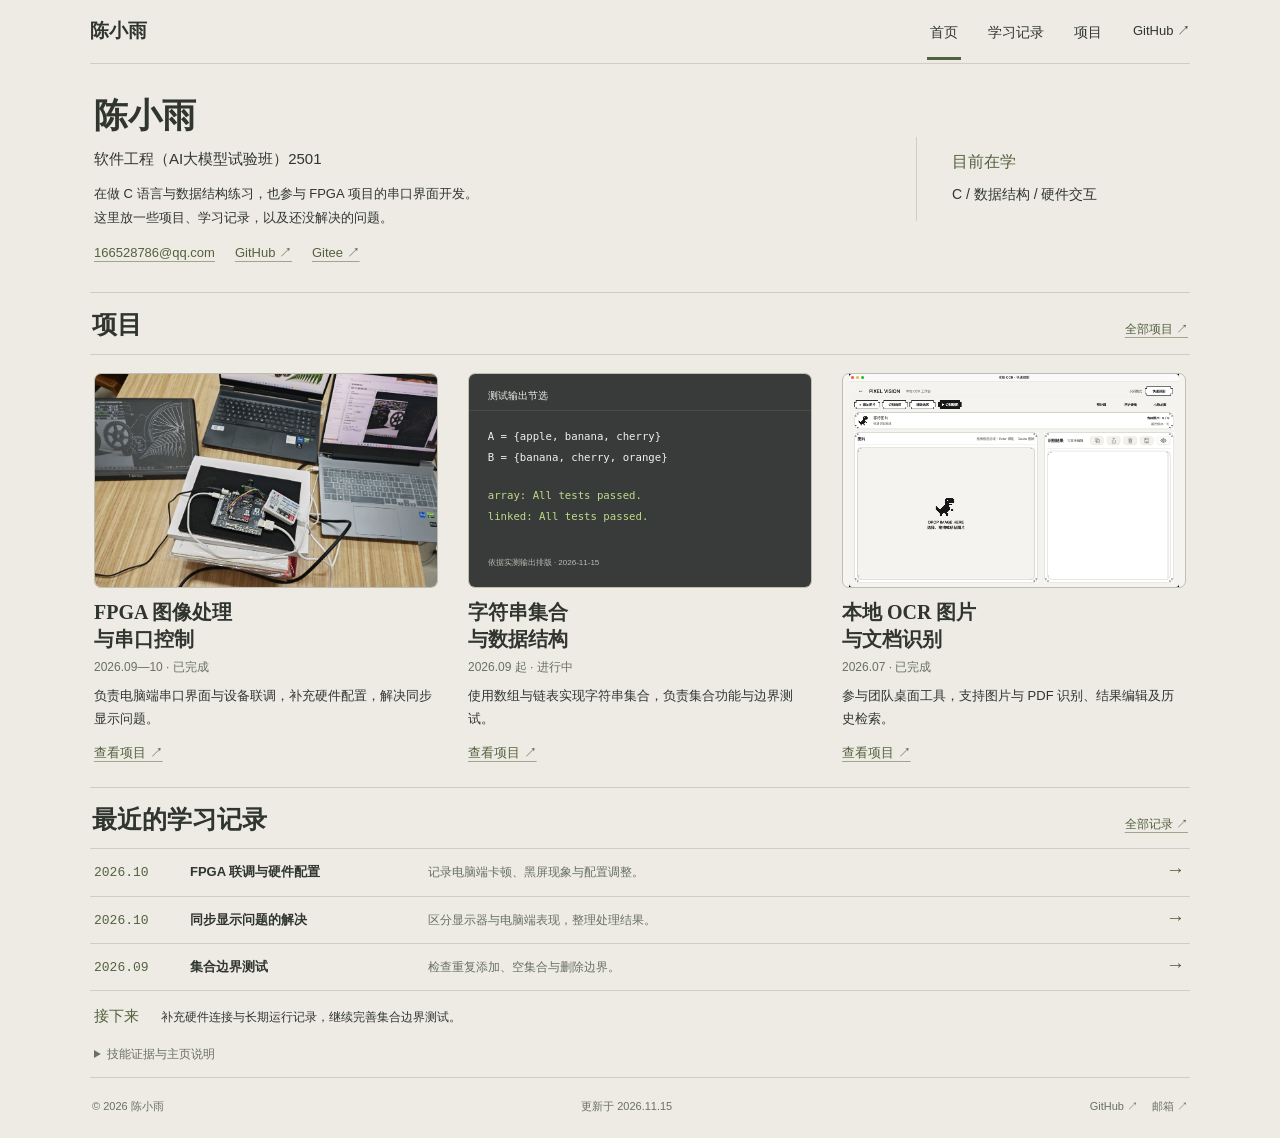
==== commit 299ba11c: "统一首页项目排版并加入真实联调照片，更新详情与截图" ====
--- a/index.html
+++ b/index.html
@@ -1,60 +1,68 @@
 <!doctype html>
-<html lang="zh-CN"><head><meta charset="utf-8"><meta name="viewport" content="width=device-width,initial-scale=1"><meta name="description" content="陈小雨的个人主页：项目、学习记录与编程实践。"><meta name="color-scheme" content="light"><title>首页 · 陈小雨</title><link rel="stylesheet" href="assets/style.css?v=20261115-r5"></head>
-<body data-single="false"><a class="skip" href="#main">跳到主要内容</a><header class="site-header"><div class="wrap header-inner"><a class="brand" data-page="home" href="index.html">陈小雨</a><nav class="nav" aria-label="主导航"><a data-page="home" href="index.html" aria-current="page">首页</a><a data-page="journal" href="learning.html">学习记录</a><a data-page="projects" href="projects.html">项目</a></nav><a class="github-link" href="https://github.com/Jingzhe-chen714" target="_blank" rel="noopener noreferrer">GitHub</a></div></header><main class="wrap" id="main"><noscript><p class="noscript">JavaScript 未启用：仍可访问三个页面、阅读全部内容并使用邮件表单。搜索可用浏览器的页面查找功能；本地保存、导出和筛选需要启用脚本。</p></noscript><div class="view" data-view="home"><div class="home-layout">
-  <aside class="profile" aria-label="关于我">
+<html lang="zh-CN"><head><meta charset="utf-8"><meta name="viewport" content="width=device-width,initial-scale=1"><meta name="description" content="陈小雨的个人主页：项目、学习记录与编程实践。"><meta name="color-scheme" content="light"><title>首页 · 陈小雨</title><link rel="stylesheet" href="assets/style.css?v=20261115-r6"></head>
+<body data-single="false"><a class="skip" href="#main">跳到主要内容</a><header class="site-header"><div class="wrap header-inner"><a class="brand" data-page="home" href="index.html">陈小雨</a><nav class="nav" aria-label="主导航"><a data-page="home" href="index.html" aria-current="page">首页</a><a data-page="journal" href="learning.html">学习记录</a><a data-page="projects" href="projects.html">项目</a></nav><a class="github-link" href="https://github.com/Jingzhe-chen714" target="_blank" rel="noopener noreferrer">GitHub ↗</a></div></header><main class="wrap" id="main"><noscript><p class="noscript">JavaScript 未启用：仍可访问三个页面、阅读全部内容并使用邮件表单。搜索可用浏览器的页面查找功能；本地保存、导出和筛选需要启用脚本。</p></noscript><div class="view" data-view="home"><section class="intro" aria-label="关于我">
+  <div class="intro-copy">
     <h1>陈小雨</h1>
-    <p class="profile-class">软件工程（AI大模型试验班）2501</p>
-    <p>目前在做 C 语言与数据结构练习，也参与了 FPGA 视觉项目的串口界面开发。</p>
-    <p>这里放一些项目、学习记录，以及还没解决的问题。</p>
-    <div id="contact"><b>联系方式</b><p><a href="mailto:166528786@qq.com">166528786@qq.com</a></p></div>
-    <div class="profile-links">
-      <a href="https://github.com/Jingzhe-chen714" target="_blank" rel="noopener noreferrer">GitHub</a>
-      <a href="https://gitee.com/chen-xiaoyu33" target="_blank" rel="noopener noreferrer">Gitee</a>
+    <p class="intro-class">软件工程（AI大模型试验班）2501</p>
+    <p class="intro-description">在做 C 语言与数据结构练习，也参与 FPGA 项目的串口界面开发。<br>这里放一些项目、学习记录，以及还没解决的问题。</p>
+    <div class="intro-links" id="contact" aria-label="联系方式">
+      <a href="mailto:166528786@qq.com">166528786@qq.com</a>
+      <a href="https://github.com/Jingzhe-chen714" target="_blank" rel="noopener noreferrer">GitHub ↗</a>
+      <a href="https://gitee.com/chen-xiaoyu33" target="_blank" rel="noopener noreferrer">Gitee ↗</a>
     </div>
+  </div>
+  <div class="intro-learning"><h2>目前在学</h2><p>C / 数据结构 / 硬件交互</p></div>
+</section>
 
-    <h2>实践范围</h2>
-    <ul class="practice-list" id="skills">
-      <li><b>C 语言 / 数据结构</b><span>数组与链表集合、内存管理、边界测试。</span></li>
-      <li><b>串口界面</b><span>电脑端控制界面与板端设备联调。</span></li>
-      <li><b>Git</b><span>版本管理、项目文档与代码整理。</span></li>
+<section class="portfolio" aria-labelledby="home-projects">
+  <div class="section-head"><h2 id="home-projects">项目</h2><a data-page="projects" href="projects.html">全部项目 ↗</a></div>
+  <div class="project-grid">
+    <article class="project-card">
+      <a class="project-cover" href="projects.html#fpga-public" aria-label="查看 FPGA 项目详情"><img src="assets/evidence/fpga-field-photo.jpg" width="2000" height="1500" alt="FPGA 联调实拍：开发板、连接线和显示图像处理效果的三块屏幕" fetchpriority="high"></a>
+      <h3><a href="projects.html#fpga-public"><span>FPGA 图像处理</span><span>与串口控制</span></a></h3>
+      <p class="card-date"><time datetime="2026-09">2026.09</time>—<time datetime="2026-10">10</time> · 已完成</p>
+      <p class="card-description">负责电脑端串口界面与设备联调，补充硬件配置，解决同步显示问题。</p>
+      <a class="card-link" href="projects.html#fpga-public">查看项目 ↗</a>
+    </article>
+    <article class="project-card">
+      <a class="project-cover" href="projects.html#set-project" aria-label="查看字符串集合项目详情"><img src="assets/evidence/set-test-preview.svg" width="640" height="400" alt="集合实测输出节选排版图：数组与链表已有测试均通过"></a>
+      <h3><a href="projects.html#set-project"><span>字符串集合</span><span>与数据结构</span></a></h3>
+      <p class="card-date"><time datetime="2026-09">2026.09</time> 起 · 进行中</p>
+      <p class="card-description">使用数组与链表实现字符串集合，负责集合功能与边界测试。</p>
+      <a class="card-link" href="projects.html#set-project">查看项目 ↗</a>
+    </article>
+    <article class="project-card">
+      <a class="project-cover" href="projects.html#ocr-project" aria-label="查看 OCR 项目详情"><img class="contain" src="assets/evidence/ocr-workbench.png" width="2620" height="1692" alt="OCR 团队工具原有初始界面，包含图片导入与识别结果区域"></a>
+      <h3><a href="projects.html#ocr-project"><span>本地 OCR 图片</span><span>与文档识别</span></a></h3>
+      <p class="card-date"><time datetime="2026-07">2026.07</time> · 已完成</p>
+      <p class="card-description">参与团队桌面工具，支持图片与 PDF 识别、结果编辑及历史检索。</p>
+      <a class="card-link" href="projects.html#ocr-project">查看项目 ↗</a>
+    </article>
+  </div>
+</section>
+
+<section class="recent-notes" aria-labelledby="home-notes">
+  <div class="section-head"><h2 id="home-notes">最近的学习记录</h2><a data-page="journal" href="learning.html">全部记录 ↗</a></div>
+  <article class="note-row"><time datetime="2026-10">2026.10</time><h3><a href="learning.html">FPGA 联调与硬件配置</a></h3><p>记录电脑端卡顿、黑屏现象与配置调整。</p><a class="note-arrow" href="learning.html" aria-label="阅读 FPGA 联调记录">→</a></article>
+  <article class="note-row"><time datetime="2026-10">2026.10</time><h3><a href="learning.html">同步显示问题的解决</a></h3><p>区分显示器与电脑端表现，整理处理结果。</p><a class="note-arrow" href="learning.html" aria-label="阅读同步显示复盘">→</a></article>
+  <article class="note-row"><time datetime="2026-09">2026.09</time><h3><a href="learning.html">集合边界测试</a></h3><p>检查重复添加、空集合与删除边界。</p><a class="note-arrow" href="learning.html" aria-label="阅读集合测试记录">→</a></article>
+</section>
+
+<section class="next-step" aria-label="后续计划"><h2>接下来</h2><p>补充硬件连接与长期运行记录，继续完善集合边界测试。</p></section>
+
+<details class="site-notes"><summary>技能证据与主页说明</summary>
+  <section id="skills" aria-labelledby="skills-title"><h2 id="skills-title">技能与作品证据</h2>
+    <ul class="practice-list">
+      <li><b>C 语言：集合与测试</b><span>实现数组和链表集合，检查重复元素、空集合、容量与删除边界。</span><a href="https://gitee.com/chen-xiaoyu33/data-structure-course-design/tree/master/task1_set" target="_blank" rel="noopener noreferrer">集合源码与测试</a> · <a href="assets/evidence/set-test-report.txt">实测记录</a></li>
+      <li><b>串口界面与设备联调</b><span>负责电脑端控制界面，补充分配器和采集卡，解决同步显示问题。</span><a href="projects.html#fpga-public">项目实拍、分工与处理过程</a></li>
+      <li><b>Git 与文档管理</b><span>维护主页代码、运行说明和更新记录。</span><a href="https://github.com/Jingzhe-chen714/personal-growth-homepage/commits/main" target="_blank" rel="noopener noreferrer">公开版本记录</a></li>
     </ul>
-    <h2>接下来想学</h2>
-    <p class="interest">继续完善基础编程和测试，尝试大模型应用开发与 RAG。</p>
-  </aside>
-
-  <div class="home-content">
-<section class="home-section" aria-label="技能展示">    <div class="section-head"><h2>技能与作品证据</h2></div>
-    <ul class="practice-list">
-      <li><b>C语言：集合与测试</b><span>实现数组和链表集合，测试重复添加、空集合、容量和删除边界。</span><a href="https://gitee.com/chen-xiaoyu33/data-structure-course-design/tree/master/task1_set" target="_blank" rel="noopener noreferrer">集合源码与测试</a> · <a href="assets/evidence/set-test.svg">测试结果图</a> · <a href="assets/evidence/set-test-report.txt">实测记录</a></li>
-      <li><b>串口界面开发</b><span>负责电脑端控制界面，通过分配器和采集卡补充配置，解决同步显示问题。</span><a href="projects.html#fpga-public">公开项目说明与联调图</a> · <a href="projects.html#fpga-public">联调前后观察</a></li>
-      <li><b>Git版本与文档管理</b><span>维护主页页面、运行说明与版本记录。</span><a href="https://github.com/Jingzhe-chen714/personal-growth-homepage/commits/main" target="_blank" rel="noopener noreferrer">公开版本与维护记录</a></li>
-    </ul>
-</section>
-    <section class="home-section" aria-labelledby="home-projects">
-      <div class="section-head"><h2 id="home-projects">项目</h2><a data-page="projects" href="projects.html">详细介绍</a></div>
-      <article class="home-project">
-        <div class="project-line"><h3><a data-page="projects" href="projects.html">Ti60 实时视觉与串口控制</a></h3><span class="project-type">团队项目</span></div>
-        <p>负责电脑端串口界面。加入分配器和采集卡，补充硬件配置，解决同步显示问题。</p>
-        <div class="project-meta"><span><i class="language-dot" aria-hidden="true"></i>FPGA / 串口交互</span><span>2026年9—10月 · 已完成</span><a href="projects.html#fpga-public">公开说明与联调图</a><a class="repo-link" href="https://github.com/Jingzhe-chen714/fpga" target="_blank" rel="noopener noreferrer" aria-label="查看 Ti60 原项目私有仓库">原仓库（私有）</a></div>
-      </article>
-      <article class="home-project">
-        <div class="project-line"><h3><a data-page="projects" href="projects.html">字符串集合与数据结构实践</a></h3><span class="project-type">基础练习</span></div>
-        <p>负责集合实现与测试。用数组和链表实现字符串集合，检查重复元素、容量与删除边界。</p>
-        <div class="project-meta"><span><i class="language-dot c" aria-hidden="true"></i>C</span><span>2026年9月起 · 进行中</span><a class="repo-link" href="https://gitee.com/chen-xiaoyu33/data-structure-course-design" target="_blank" rel="noopener noreferrer" aria-label="查看数据结构项目的 Gitee 仓库">Gitee 仓库</a></div>
-      </article>
-      <article class="home-project">
-        <div class="project-line"><h3><a data-page="projects" href="projects.html">本地 OCR 图片与文档识别</a></h3><span class="project-type">团队项目</span></div>
-        <p>参与的桌面工具项目，支持图片与 PDF 识别、结果编辑和历史检索。</p>
-        <div class="project-meta"><span><i class="language-dot python" aria-hidden="true"></i>Python</span><span>2026年7月 · 已完成</span><a class="repo-link" href="https://github.com/weijiayue19/project6" target="_blank" rel="noopener noreferrer" aria-label="查看 OCR 项目的 GitHub 仓库">GitHub 仓库</a></div>
-      </article>
-    </section>
-
-    <section class="home-section" aria-labelledby="home-notes">
-      <div class="section-head"><h2 id="home-notes">最近记录</h2><a data-page="journal" href="learning.html">全部记录</a></div>
-      <article class="note-row"><h3><a data-page="journal" href="learning.html">FPGA联调与硬件配置</a></h3><time datetime="2026-10">2026-10</time><p>板卡资源有限，补充分配器和采集卡完成联调。</p></article>
-      <article class="note-row"><h3><a data-page="journal" href="learning.html">同步显示问题的解决</a></h3><time datetime="2026-10">2026-10</time><p>2026年9—10月完成，后续整理硬件连接与配置说明。</p></article>
-      <article class="note-row"><h3><a data-page="journal" href="learning.html">集合边界测试</a></h3><time datetime="2026-09">2026-09</time><p>重复添加、空集合、删除边界和清空后复用。</p></article>
-    </section>
-  </div>
-</div>
-<section class="section" aria-label="主页说明"><h2>关于这个主页</h2><p class="about-copy">本网页记录了我的个人信息、技能实践和2026年7月至10月的项目经历。项目包括FPGA串口界面、数据结构集合与测试，以及OCR团队工具。</p><p class="about-copy">页面提供OCR界面截图、集合测试结果图与运行记录，并使用三个独立页面组织内容。学习记录包含问题现象、处理过程和结果，支持搜索、新增记录及反馈草稿表单。</p><p class="about-copy">后续将补充硬件配置细节、长期运行记录和集合异常测试，持续维护项目文档。</p><details><summary>源码、运行方式与更新方法</summary><p>网站由 index.html、learning.html、projects.html 三个独立页面组成，通过相对路径互相跳转。解压完整源码后双击 index.html；也可运行 python -m http.server 8765，然后访问 http://localhost:8765/。正文和样式在 templates/ 中维护，修改后运行 python tools/build.py。表单记录只保存在当前浏览器，公开更新须同步到源码。在线地址：https://Jingzhe-chen714.github.io/personal-growth-homepage/。</p><p><a href="https://github.com/Jingzhe-chen714/personal-growth-homepage">主页代码仓库</a> · <a href="https://github.com/Jingzhe-chen714/personal-growth-homepage/blob/main/README.md">README 与运行说明</a> · <a href="screenshots/首页完整截图.jpg">首页完整截图</a></p></details></section></div></main><footer class="wrap footer"><span>© 2026 陈小雨</span><span>更新于 2026-11-15</span></footer><script src="assets/app.js?v=20261115-r5" defer></script></body></html>+  </section>
+  <section aria-labelledby="about-site"><h2 id="about-site">关于这个主页</h2>
+    <p class="about-copy">这里记录个人信息、技能实践和 FPGA、数据结构、OCR 项目经历，按实际参与月份整理学习过程。</p>
+    <p class="about-copy">项目页提供现场照片、项目海报、OCR 界面、集合测试记录与仓库链接；学习记录支持搜索、本地新增与反馈草稿。</p>
+    <p class="about-copy">后续继续补充设备配置、长期运行观察和集合边界测试，也尝试大模型应用开发。</p>
+  </section>
+  <p class="tiny">网站由 index.html、learning.html、projects.html 三个独立页面组成。解压源码后双击 index.html；也可运行 python -m http.server 8765。修改模板后运行 python tools/build.py。<a href="https://github.com/Jingzhe-chen714/personal-growth-homepage/blob/main/README.md">运行与更新说明</a> · <a href="screenshots/首页完整截图.jpg">首页完整截图</a></p>
+</details>
+</div></main><footer class="wrap footer"><span>© 2026 陈小雨</span><span>更新于 2026.11.15</span><span class="footer-links"><a href="https://github.com/Jingzhe-chen714" target="_blank" rel="noopener noreferrer">GitHub ↗</a><a href="mailto:166528786@qq.com">邮箱 ↗</a></span></footer><script src="assets/app.js?v=20261115-r6" defer></script></body></html>
--- a/assets/style.css
+++ b/assets/style.css
@@ -1,14 +1,14 @@
 /* Palette and type */
 :root {
   color-scheme: light;
-  --canvas: #eae7e0;
-  --panel: #f7f5f0;
+  --canvas: #eeebe5;
+  --panel: #f5f2ec;
   --panel-alt: #eeece5;
   --sidebar: #e4e9e0;
-  --text: #354039;
-  --muted: #5f6b59;
-  --line: #dcded4;
-  --link: #406551;
+  --text: #30352f;
+  --muted: #687064;
+  --line: #cdcec5;
+  --link: #52623e;
   --accent-soft: #d9e3d7;
   --focus: #64836c;
   --shadow: 0 3px 16px rgba(51, 60, 48, .035);
@@ -40,57 +40,62 @@
 .skip:focus { top: 8px; }
 
 /* Navigation */
-.site-header { border-bottom: 1px solid rgba(92, 105, 86, .12); }
-.header-inner { display: flex; align-items: center; gap: 28px; min-height: 82px; }
-.brand { margin-right: auto; color: var(--text); font-size: 16px; font-weight: 600; white-space: nowrap; }
+.site-header .header-inner { border-bottom: 1px solid var(--line); }
+.header-inner { display: flex; align-items: center; gap: 28px; min-height: 64px; }
+.brand { margin-right: auto; color: var(--text); font: 600 19px/1.5 "Songti SC", "SimSun", serif; white-space: nowrap; }
 .brand:hover { text-decoration: none; }
-.nav { display: flex; gap: 6px; align-items: center; }
-.nav a { color: var(--muted); padding: 7px 15px; border-radius: 8px; font-size: 13px; }
-.nav a:hover { background: rgba(247, 245, 240, .65); color: var(--text); text-decoration: none; }
-.nav a[aria-current=page] { background: var(--accent-soft); color: #35523e; }
-.github-link { font-size: 12px; color: var(--muted); padding-left: 24px; border-left: 1px solid #cfd4c9; }
+.nav { display: flex; gap: 24px; align-items: center; }
+.nav a { color: var(--text); padding: 17px 3px 12px; border-bottom: 3px solid transparent; font-size: 14px; }
+.nav a:hover { color: var(--link); text-decoration: none; border-bottom-color: #aeb69f; }
+.nav a[aria-current=page] { border-bottom-color: var(--link); }
+.github-link { font-size: 13px; color: var(--text); }
 main.wrap { min-height: 70vh; }
 
-/* Homepage */
-.home-layout { display: grid; grid-template-columns: 262px minmax(0, 1fr); gap: 26px; padding: 32px 0 0; align-items: start; }
-.profile { background: var(--sidebar); border: 1px solid #d6ddd0; border-radius: 15px; padding: 28px 24px 22px; box-shadow: var(--shadow); }
-.profile h1 { font-size: 27px; letter-spacing: .4px; margin: 0 0 7px; color: #2f4436; }
-.profile .profile-class { font-size: 12px; color: #5f6b59; margin-bottom: 22px; }
-.profile p { color: #515f52; margin-bottom: 13px; font-size: 13px; }
-.profile .profile-links { display: flex; gap: 10px; margin: 21px 0 27px; }
-.profile-links a { display: inline-block; font-size: 12px; padding: 4px 12px; background: #edf0e8; border: 1px solid #cdd7c7; border-radius: 7px; color: #476147; }
-.profile-links a:hover { background: #f4f5ef; text-decoration: none; }
-.profile h2 { font-size: 12px; color: #5e6d57; margin: 23px 0 14px; padding-top: 20px; border-top: 1px solid #ced7c7; font-weight: 500; }
-.practice-list { padding: 0; margin: 0; list-style: none; }
-.practice-list li { margin-bottom: 19px; }
-.practice-list li:last-child { margin-bottom: 0; }
-.practice-list b { display: block; font-size: 13px; font-weight: 500; }
-.practice-list span { display: block; font-size: 12px; color: #5f6b59; margin-top: 4px; }
-.profile .interest { font-size: 12px; color: #5f6b59; margin-bottom: 3px; }
-.home-content { min-width: 0; }
-.home-section { background: var(--panel); border: 1px solid var(--line); border-radius: 15px; padding: 24px 27px 7px; margin-bottom: 22px; box-shadow: var(--shadow); }
-.section-head { display: flex; align-items: baseline; justify-content: space-between; gap: 20px; padding: 0 0 16px; border-bottom: 1px solid var(--line); }
-.section-head h2 { font-size: 18px; margin: 0; color: #354537; }
-.section-head a { color: var(--muted); font-size: 12px; }
-.home-project { padding: 21px 0 22px; border-bottom: 1px solid #e1e3d9; }
-.home-project:last-child { border-bottom: 0; }
-.project-line { display: flex; align-items: baseline; justify-content: space-between; gap: 14px; }
-.home-project h3 { margin: 0; font-size: 16px; font-weight: 600; }
-.home-project h3 a { color: #3d5845; }
-.home-project p { font-size: 13px; color: #5b655b; margin: 10px 0 11px; line-height: 1.95; }
-.project-type { font-size: 11px; color: #66715f; white-space: nowrap; }
-.project-meta { display: flex; flex-wrap: wrap; gap: 7px 20px; font-size: 11px; color: #66715f; }
-.project-meta span { display: flex; align-items: center; gap: 6px; }
-.repo-link { margin-left: auto; font-size: 12px; text-decoration: underline; text-decoration-color: #a6b39b; white-space: nowrap; }
-.language-dot { display: inline-block; width: 7px; height: 7px; border-radius: 50%; background: #789483; }
-.language-dot.c { background: #999292; }
-.language-dot.python { background: #b49b70; }
-.note-row { display: grid; grid-template-columns: minmax(0, 1fr) auto; gap: 7px 20px; padding: 18px 0; border-bottom: 1px solid #e1e3d9; }
-.note-row:last-child { border-bottom: 0; }
-.note-row h3 { font-size: 14px; font-weight: 500; margin: 0; }
-.note-row time { padding-top: 2px; color: #66715f; font: 11px/2 Consolas, monospace; }
-.note-row p { grid-column: 1/-1; font-size: 12px; color: var(--muted); margin: 0; }
-.footer { display: flex; justify-content: space-between; gap: 20px; font-size: 11px; color: #5f6b59; padding: 20px 2px 27px; margin-top: 12px; }
+/* Homepage: equal project columns with matching image and text tracks. */
+.intro { display: grid; grid-template-columns: minmax(0, 1fr) 270px; align-items: center; gap: 55px; padding: 29px 4px 27px; border-bottom: 1px solid var(--line); }
+.intro h1 { font: 600 34px/1.35 "Songti SC", "SimSun", serif; margin: 0 0 6px; }
+.intro-class { font-size: 15px; margin-bottom: 9px; }
+.intro-description { font-size: 13px; line-height: 1.9; margin-bottom: 10px; }
+.intro-links { display: flex; flex-wrap: wrap; align-items: center; gap: 8px 20px; font-size: 13px; }
+.intro-links a, .card-link, .section-head > a { text-decoration: underline; text-decoration-color: #9fa68f; }
+.intro-learning { padding: 13px 0 13px 35px; border-left: 1px solid var(--line); }
+.intro-learning h2 { font-size: 16px; font-weight: 500; color: var(--link); margin-bottom: 8px; }
+.intro-learning p { font-size: 14px; margin-bottom: 0; }
+.section-head { display: flex; align-items: baseline; justify-content: space-between; gap: 20px; padding: 13px 2px 10px; border-bottom: 1px solid var(--line); }
+.section-head h2 { font: 600 25px/1.5 "Songti SC", "SimSun", serif; margin: 0; }
+.section-head > a { font-size: 12px; white-space: nowrap; }
+.project-grid { display: grid; grid-template-columns: repeat(3, minmax(0, 1fr)); gap: 30px; padding: 18px 4px 22px; }
+.project-card { display: flex; flex-direction: column; min-width: 0; }
+.project-cover { display: block; overflow: hidden; aspect-ratio: 8 / 5; background: #f6f4ef; border: 1px solid #bdbfb5; border-radius: 7px; }
+.project-cover img { display: block; width: 100%; height: 100%; object-fit: cover; }
+.project-cover img.contain { object-fit: contain; }
+.project-card h3 { min-height: 54px; margin: 11px 0 3px; font: 600 20px/1.35 "Songti SC", "SimSun", serif; }
+.project-card h3 a { color: var(--text); }
+.project-card h3 span { display: block; }
+.card-date { color: var(--muted); font-size: 12px; margin-bottom: 6px; }
+.card-description { min-height: 50px; font-size: 13px; line-height: 1.8; margin-bottom: 7px; }
+.card-link { align-self: flex-start; margin-top: auto; font-size: 13px; }
+.recent-notes { border-top: 1px solid var(--line); }
+.note-row { display: grid; grid-template-columns: 78px 220px minmax(0, 1fr) 20px; align-items: baseline; gap: 18px; padding: 11px 4px; border-bottom: 1px solid var(--line); }
+.note-row time { color: var(--link); font: 13px/1.8 Consolas, monospace; }
+.note-row h3 { font-size: 13px; font-weight: 600; margin: 0; }
+.note-row h3 a { color: var(--text); }
+.note-row p { font-size: 12px; color: var(--muted); margin: 0; }
+.note-arrow { font-size: 19px; line-height: 1; }
+.next-step { display: flex; align-items: baseline; gap: 22px; padding: 14px 4px; }
+.next-step h2 { font-size: 15px; font-weight: 500; color: var(--link); margin-bottom: 0; white-space: nowrap; }
+.next-step p { font-size: 12px; margin: 0; }
+.site-notes { font-size: 12px; padding: 0 4px 12px; }
+.site-notes > summary { width: fit-content; color: var(--muted); cursor: pointer; }
+.site-notes[open] { border-top: 1px solid var(--line); padding-top: 14px; }
+.site-notes h2 { font-size: 16px; margin: 20px 0 10px; }
+.site-notes .practice-list { display: grid; grid-template-columns: repeat(3, minmax(0, 1fr)); gap: 24px; }
+.practice-list { padding: 0; margin: 0 0 20px; list-style: none; }
+.practice-list b, .practice-list span { display: block; }
+.practice-list b { font-weight: 500; }
+.practice-list span { color: var(--muted); margin: 4px 0; }
+.footer { display: flex; justify-content: space-between; gap: 20px; border-top: 1px solid var(--line); font-size: 11px; color: var(--muted); padding: 18px 2px 25px; }
+.footer-links { display: flex; flex-wrap: wrap; gap: 14px; }
 .footer a { color: var(--muted); }
 
 /* Reading pages */
@@ -162,38 +167,40 @@
 /* Smaller screens */
 @media (max-width: 900px) {
   .wrap { width: calc(100% - 40px); }
-  .home-layout { grid-template-columns: 222px minmax(0, 1fr); gap: 20px; }
-  .profile { padding: 24px 20px; }
-  .home-section { padding: 22px 23px 6px; }
-  .project-type { display: none; }
-  .project-meta { gap: 5px 13px; }
-  .home-project h3 { font-size: 15px; }
-}
-@media (max-width: 650px) {
+  .intro { grid-template-columns: minmax(0, 1fr) 220px; gap: 26px; }
+  .intro-learning { padding-left: 22px; }
+  .project-grid { gap: 22px; }
+  .project-card h3 { font-size: 18px; min-height: 49px; }
+  .card-description { min-height: 70px; }
+  .note-row { grid-template-columns: 70px 180px minmax(0, 1fr) 18px; gap: 12px; }
+}
+@media (max-width: 700px) {
   .wrap { width: calc(100% - 28px); }
-  .header-inner { min-height: 68px; gap: 12px; }
-  .brand { font-size: 15px; }
-  .nav { gap: 2px; }
-  .nav a { font-size: 12px; padding: 7px 11px; }
+  .header-inner { min-height: 58px; gap: 12px; }
+  .brand { font-size: 17px; }
+  .nav { gap: 16px; }
+  .nav a { font-size: 12px; padding: 17px 1px 11px; }
   .github-link { display: none; }
-  .home-layout { grid-template-columns: 1fr; padding-top: 19px; gap: 18px; }
-  .profile { padding: 22px 22px 19px; border-radius: 13px; }
-  .profile h1 { font-size: 25px; }
-  .profile .profile-class { margin-bottom: 15px; }
-  .profile p { font-size: 13px; }
-  .profile .profile-links { margin: 17px 0 0; }
-  .profile h2, .profile .practice-list, .profile .interest { display: none; }
-  .home-section { padding: 21px 21px 5px; border-radius: 13px; margin-bottom: 18px; }
-  .section-head { padding-bottom: 14px; }
-  .section-head h2 { font-size: 17px; }
+  .intro { grid-template-columns: 1fr; gap: 18px; padding: 24px 2px; }
+  .intro h1 { font-size: 30px; }
+  .intro-class { font-size: 13px; }
+  .intro-description br { display: none; }
+  .intro-learning { border-left: 0; padding: 0; }
+  .intro-learning h2, .intro-learning p { display: inline; font-size: 12px; }
+  .intro-learning h2 { margin-right: 12px; }
+  .section-head h2 { font-size: 22px; }
   .section-head a { font-size: 11px; }
-  .home-project { padding: 19px 0; }
-  .home-project h3 { font-size: 14px; }
-  .home-project p { margin: 9px 0; line-height: 1.95; }
-  .repo-link { margin-left: 0; }
-  .note-row { gap: 7px 10px; padding: 17px 0; }
+  .project-grid { grid-template-columns: 1fr; gap: 25px; padding: 18px 2px 25px; }
+  .project-card h3 { font-size: 20px; min-height: 54px; }
+  .card-description { min-height: 0; }
+  .card-link { margin-top: 2px; }
+  .note-row { grid-template-columns: 64px minmax(0, 1fr) 18px; gap: 2px 10px; padding: 12px 2px; }
   .note-row h3 { font-size: 13px; }
-  .note-row time { font-size: 10px; }
+  .note-row time { font-size: 11px; }
+  .note-row p { grid-column: 2; font-size: 11px; }
+  .note-arrow { grid-column: 3; grid-row: 1 / 3; align-self: center; }
+  .next-step { gap: 18px; }
+  .site-notes .practice-list { grid-template-columns: 1fr; gap: 16px; }
   .page-title { padding: 25px 3px 20px; }
   .page-title h1 { font-size: 23px; }
   .page-title p { font-size: 12px; }
@@ -216,8 +223,7 @@
   .project pre { padding: 13px; font-size: 11px; }
   .project-links { gap: 14px; }
   .section { padding: 7px 3px 22px; }
-  .footer { margin-top: 0; padding: 18px 2px 23px; font-size: 10px; }
-  .footer span:last-child { white-space: nowrap; }
+  .footer { flex-wrap: wrap; gap: 8px 20px; padding: 16px 2px 23px; font-size: 10px; }
 }
 @media (prefers-reduced-motion: reduce) { html { scroll-behavior: auto; } }
 @media print {
@@ -225,8 +231,7 @@
   .site-header, .filters, .searchbar, .write-box, .skip { display: none; }
   .wrap { width: 100%; }
   .view { display: block !important; }
-  .home-layout { gap: 25px; padding-top: 0; }
-  .profile, .home-section, .journal-layout, .project { box-shadow: none; background: #fff; border-color: #ddd; }
+  .journal-layout, .project { box-shadow: none; background: #fff; border-color: #ddd; }
   .project, .entry { break-inside: avoid; }
   .footer { margin-top: 20px; }
 }
@@ -235,6 +240,7 @@
 .evidence { margin: 22px 0; }
 .evidence img { display: block; width: 100%; height: auto; border: 1px solid var(--line); border-radius: 9px; background: var(--panel); }
 .evidence figcaption { margin-top: 9px; color: var(--muted); font-size: 12px; }
+.poster-evidence { max-width: 320px; }
 .feedback h2 { font-size: 18px; }
 .feedback label { margin-top: 14px; }
 .feedback #feedback-preview { margin-top: 18px; }
